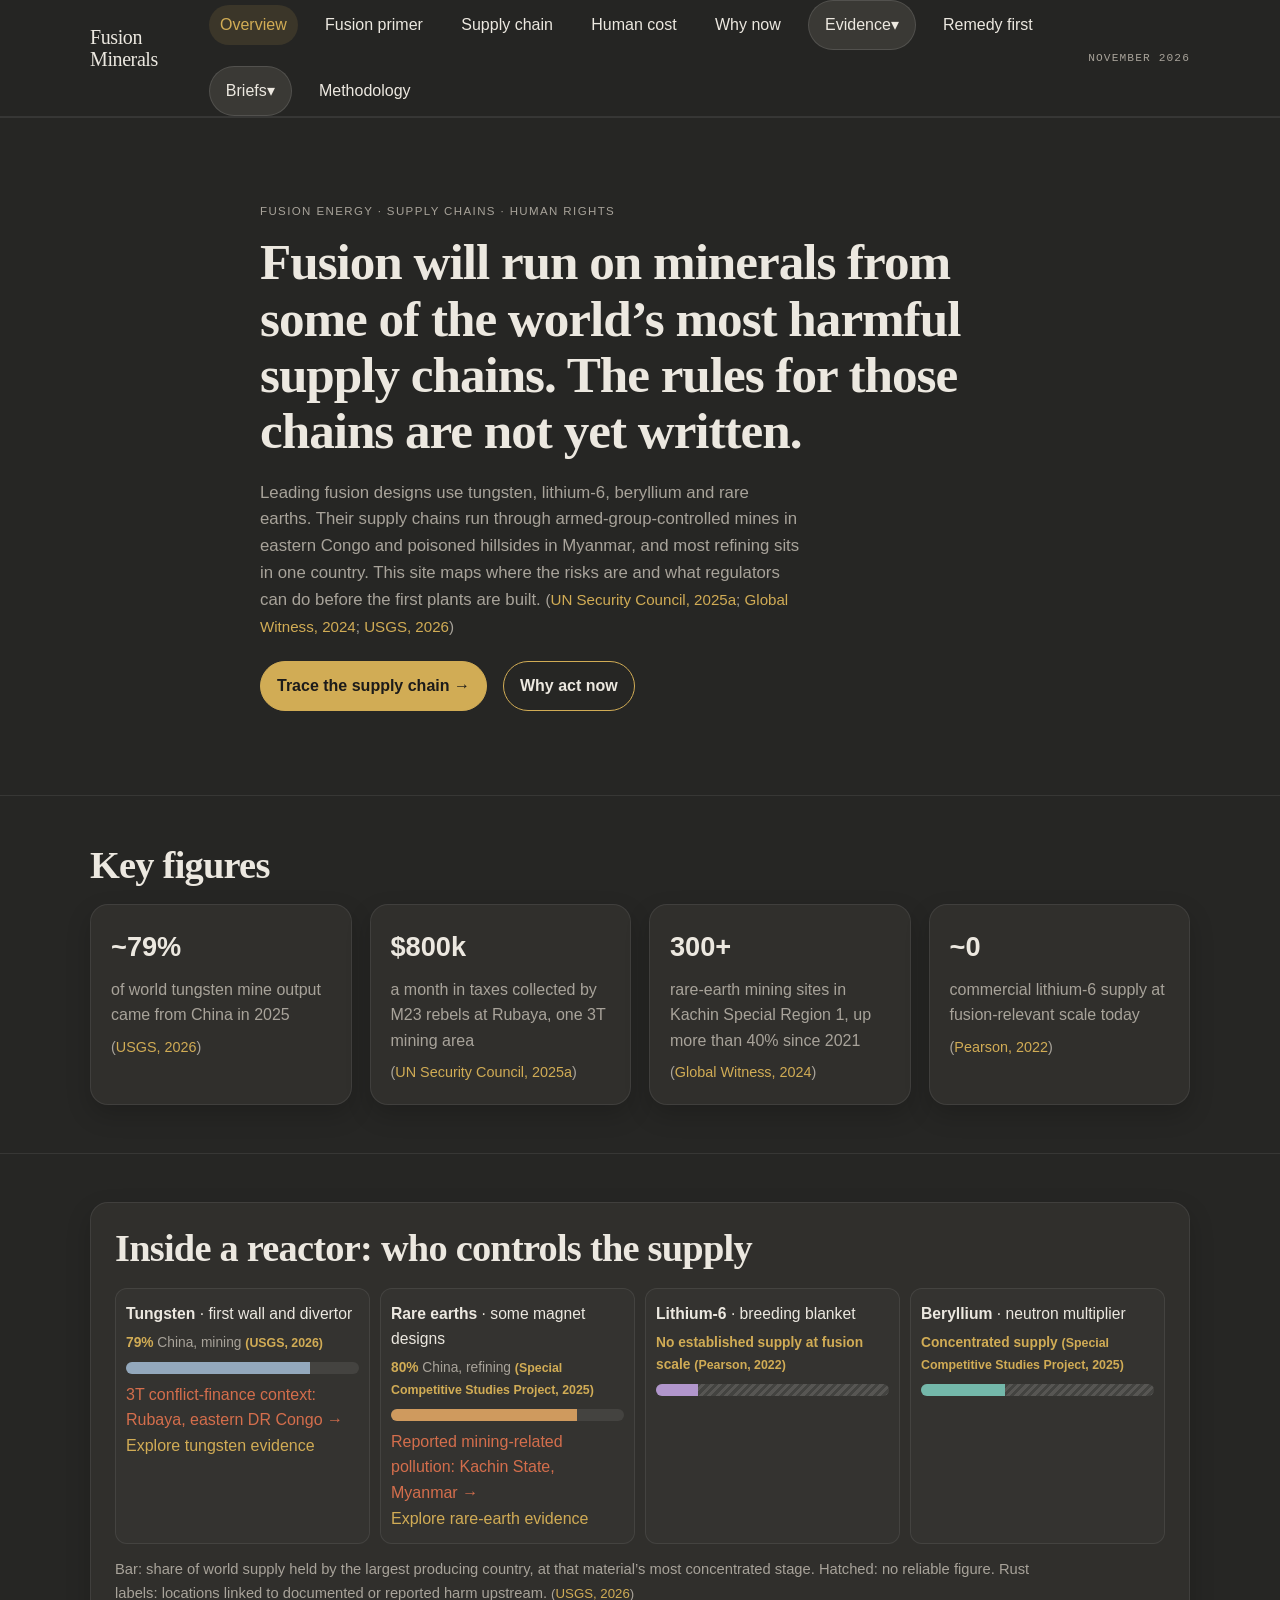
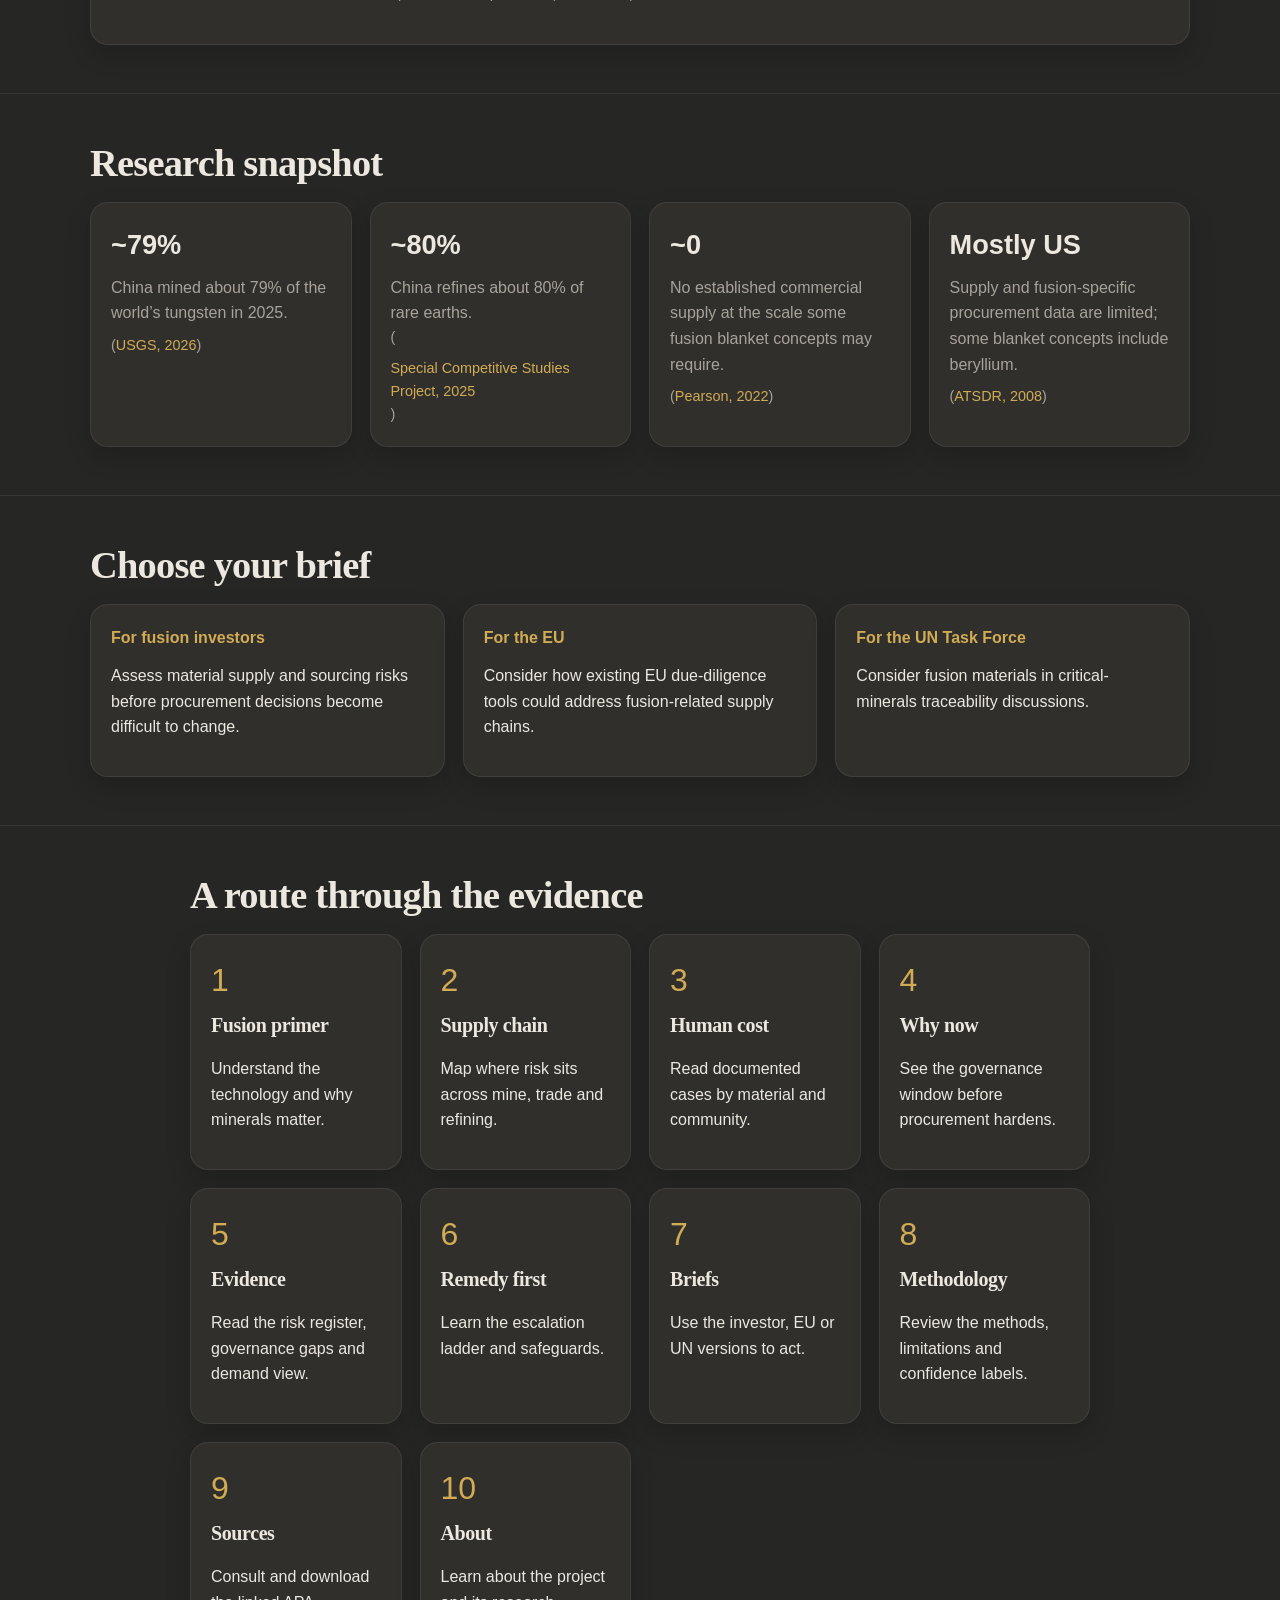
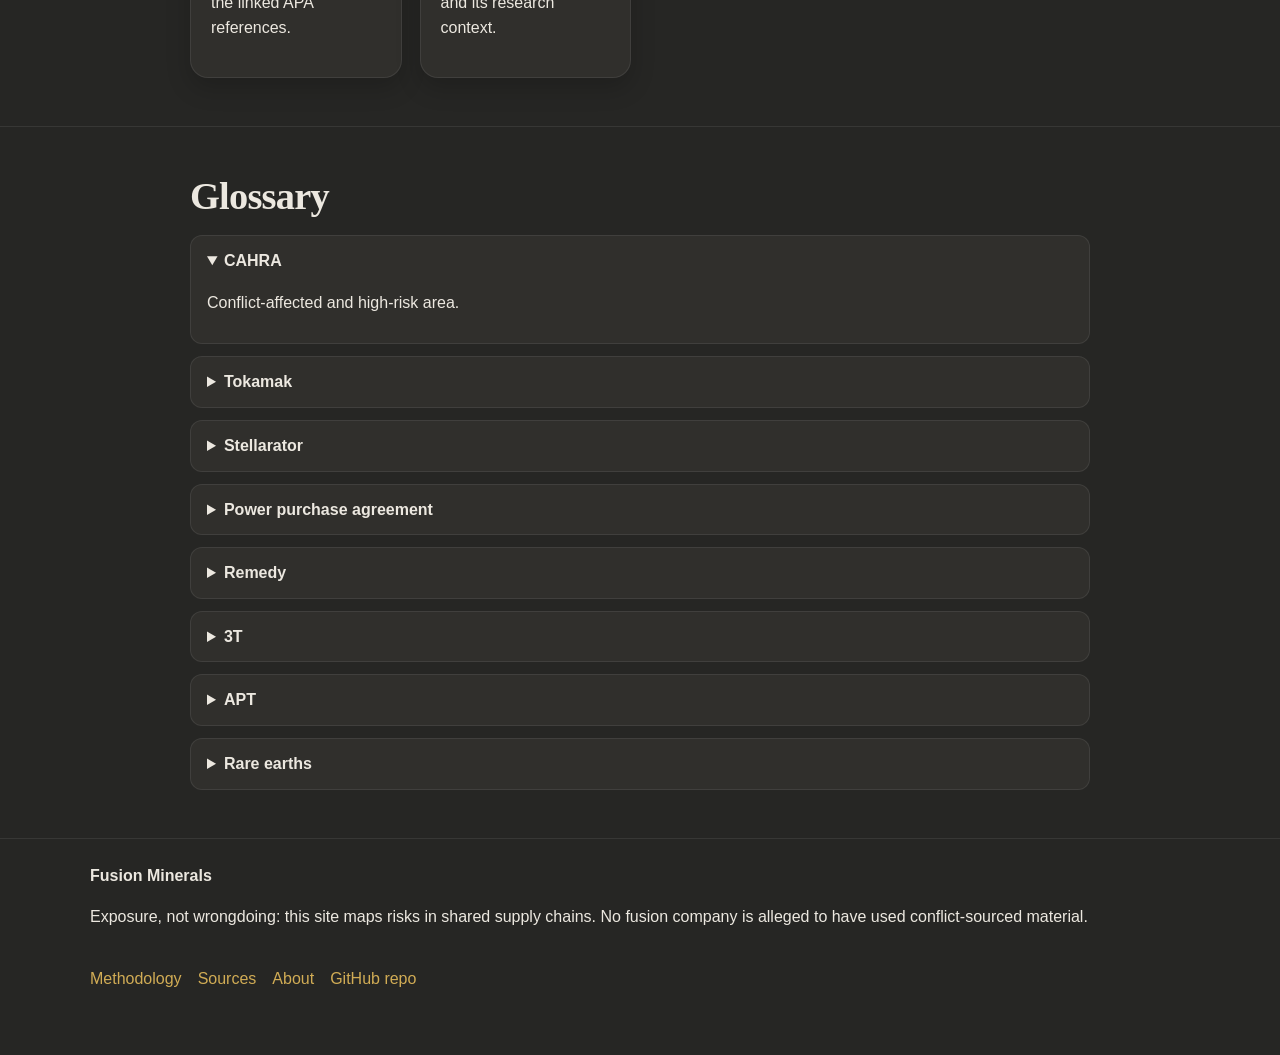
==== index.html @ b699fec0 "Primer: 2D reactor cross-section Co-authored-by: Copilot <223556219+Copilot@users.noreply.github.com" ====
<!DOCTYPE html>
<html lang="en">
  <head>
    <meta charset="UTF-8" />
    <meta name="viewport" content="width=device-width, initial-scale=1.0" />
    <title>Fusion Minerals</title>
    <meta name="description" content="Fusion Minerals — supply chain risk in fusion minerals." />
    <link rel="stylesheet" href="css/styles.css?v=10" />
  </head>
  <body>
    <header class="site-header">
      <div class="container topbar">
        <a href="#overview" class="brand">Fusion Minerals</a>
        <button class="nav-toggle" aria-expanded="false" aria-controls="main-nav">Menu</button>
        <nav id="main-nav" class="main-nav" aria-label="Main navigation">
          <a href="#overview">Overview</a>
          <a href="#primer">Fusion primer</a>
          <a href="#chain">Supply chain</a>
          <a href="#human-cost">Human cost</a>
          <a href="#why-now">Why now</a>
          <div class="nav-group">
            <button class="nav-button" aria-expanded="false">Evidence <span>▾</span></button>
            <div class="nav-panel" role="menu">
              <a href="#risks">Risk register</a>
              <a href="#governance">Governance gaps</a>
              <a href="#demand">Demand</a>
            </div>
          </div>
          <a href="#remedy">Remedy first</a>
          <div class="nav-group">
            <button class="nav-button" aria-expanded="false">Briefs <span>▾</span></button>
            <div class="nav-panel" role="menu">
              <a href="#brief-investors">Investors</a>
              <a href="#brief-eu">European Union</a>
              <a href="#brief-un">UN Task Force</a>
            </div>
          </div>
          <a href="#methodology">Methodology</a>
        </nav>
        <div class="date-stamp">November 2026</div>
      </div>
    </header>

    <main>
      <section id="overview" class="section">
        <div class="container hero-copy">
          <div>
            <p class="eyebrow">Fusion energy · supply chains · human rights</p>
            <h1>Fusion will run on minerals from some of the world’s most harmful supply chains. The rules for those chains are not yet written.</h1>
            <p class="lede">Leading fusion designs use tungsten, lithium-6, beryllium and rare earths. Their supply chains run through armed-group-controlled mines in eastern Congo and poisoned hillsides in Myanmar, and most refining sits in one country. This site maps where the risks are and what regulators can do before the first plants are built. <span data-cite="unsc-2025a,gw-2024,usgs-2026"></span></p>
            <div class="ctas">
              <a href="#chain" class="button">Trace the supply chain →</a>
              <a href="#why-now" class="button button-secondary">Why act now</a>
            </div>
          </div>
        </div>
      </section>

      <section class="section section-compact">
        <div class="container">
          <h2>Key figures</h2>
          <div class="stats-grid">
            <article class="stat-card">
              <strong>~79%</strong>
              <span>of world tungsten mine output came from China in 2025</span>
              <span data-cite="usgs-2026"></span>
            </article>
            <article class="stat-card">
              <strong>$800k</strong>
              <span>a month in taxes collected by M23 rebels at Rubaya, one 3T mining area</span>
              <span data-cite="unsc-2025a"></span>
            </article>
            <article class="stat-card">
              <strong>300+</strong>
              <span>rare-earth mining sites in Kachin Special Region 1, up more than 40% since 2021</span>
              <span data-cite="gw-2024"></span>
            </article>
            <article class="stat-card">
              <strong>~0</strong>
              <span>commercial lithium-6 supply at fusion-relevant scale today</span>
              <span data-cite="pearson-2022"></span>
            </article>
          </div>
        </div>
      </section>

      <section id="reactor-supply" class="section section-compact reactor-supply">
        <div class="container">
          <aside class="panel">
            <h2>Inside a reactor: who controls the supply</h2>
            <div class="mineral-stack">
              <div class="miner-row">
                <div class="meta"><strong>Tungsten</strong> · first wall and divertor</div>
                <div class="row-figure"><span>79%</span> China, mining <span data-cite="usgs-2026"></span></div>
                <div class="bar"><span style="width:79%; background: var(--tungsten);"></span></div>
                <a class="hotspot" href="#human-cost-rubaya">3T conflict-finance context: Rubaya, eastern DR Congo →</a>
                <a href="#chain-tungsten-mine">Explore tungsten evidence</a>
              </div>
              <div class="miner-row">
                <div class="meta"><strong>Rare earths</strong> · some magnet designs</div>
                <div class="row-figure"><span>80%</span> China, refining <span data-cite="scsp-2025"></span></div>
                <div class="bar"><span style="width:80%; background: var(--ree);"></span></div>
                <a class="hotspot" href="#human-cost-kachin">Reported mining-related pollution: Kachin State, Myanmar →</a>
                <a href="#chain-ree-mine">Explore rare-earth evidence</a>
              </div>
              <div class="miner-row hatched">
                <div class="meta"><strong>Lithium-6</strong> · breeding blanket</div>
                <div class="row-figure"><span class="dim">No established supply at fusion scale</span> <span data-cite="pearson-2022"></span></div>
                <div class="bar hatched"><span style="width:18%; background: var(--lithium);"></span></div>
              </div>
              <div class="miner-row hatched">
                <div class="meta"><strong>Beryllium</strong> · neutron multiplier</div>
                <div class="row-figure"><span class="dim">Concentrated supply</span> <span data-cite="scsp-2025"></span></div>
                <div class="bar hatched"><span style="width:36%; background: var(--beryllium);"></span></div>
              </div>
            </div>
            <p class="caption">Bar: share of world supply held by the largest producing country, at that material’s most concentrated stage. Hatched: no reliable figure. Rust labels: locations linked to documented or reported harm upstream. <span data-cite="usgs-2026"></span></p>
          </aside>
        </div>
      </section>

      <section class="section section-compact">
        <div class="container">
          <h2>Research snapshot</h2>
          <div class="stats-grid">
            <article class="stat-card">
              <strong>~79%</strong>
              <span>China mined about 79% of the world’s tungsten in 2025.</span>
              <span data-cite="usgs-2026"></span>
            </article>
            <article class="stat-card">
              <strong>~80%</strong>
              <span>China refines about 80% of rare earths.</span>
              <span data-cite="scsp-2025"></span>
            </article>
            <article class="stat-card">
              <strong>~0</strong>
              <span>No established commercial supply at the scale some fusion blanket concepts may require.</span>
              <span data-cite="pearson-2022"></span>
            </article>
            <article class="stat-card">
              <strong>Mostly US</strong>
              <span>Supply and fusion-specific procurement data are limited; some blanket concepts include beryllium.</span>
              <span data-cite="atsdr-2008"></span>
            </article>
          </div>
        </div>
      </section>

      <section class="section section-compact">
        <div class="container">
          <h2>Choose your brief</h2>
          <div class="brief-grid">
            <a class="brief-card" href="#brief-investors">
              <span class="tag">For fusion investors</span>
              <p>Assess material supply and sourcing risks before procurement decisions become difficult to change.</p>
            </a>
            <a class="brief-card" href="#brief-eu">
              <span class="tag">For the EU</span>
              <p>Consider how existing EU due-diligence tools could address fusion-related supply chains.</p>
            </a>
            <a class="brief-card" href="#brief-un">
              <span class="tag">For the UN Task Force</span>
              <p>Consider fusion materials in critical-minerals traceability discussions.</p>
            </a>
          </div>
        </div>
      </section>

      <section class="section section-compact">
        <div class="container narrow">
          <h2>A route through the evidence</h2>
          <div class="route-grid">
            <a class="route-card" href="#primer"><span>1</span><h3>Fusion primer</h3><p>Understand the technology and why minerals matter.</p></a>
            <a class="route-card" href="#chain"><span>2</span><h3>Supply chain</h3><p>Map where risk sits across mine, trade and refining.</p></a>
            <a class="route-card" href="#human-cost"><span>3</span><h3>Human cost</h3><p>Read documented cases by material and community.</p></a>
            <a class="route-card" href="#why-now"><span>4</span><h3>Why now</h3><p>See the governance window before procurement hardens.</p></a>
            <a class="route-card" href="#risks"><span>5</span><h3>Evidence</h3><p>Read the risk register, governance gaps and demand view.</p></a>
            <a class="route-card" href="#remedy"><span>6</span><h3>Remedy first</h3><p>Learn the escalation ladder and safeguards.</p></a>
            <a class="route-card" href="#brief-investors"><span>7</span><h3>Briefs</h3><p>Use the investor, EU or UN versions to act.</p></a>
            <a class="route-card" href="#methodology"><span>8</span><h3>Methodology</h3><p>Review the methods, limitations and confidence labels.</p></a>
            <a class="route-card" href="#sources"><span>9</span><h3>Sources</h3><p>Consult and download the linked APA references.</p></a>
            <a class="route-card" href="#about"><span>10</span><h3>About</h3><p>Learn about the project and its research context.</p></a>
          </div>
        </div>
      </section>

      <section class="section section-compact">
        <div class="container narrow">
          <h2>Glossary</h2>
          <div class="glossary-list">
            <details open>
              <summary>CAHRA</summary>
              <p>Conflict-affected and high-risk area.</p>
            </details>
            <details>
              <summary>Tokamak</summary>
              <p>A magnetic confinement device designed to hold a hot plasma long enough for fusion to happen.</p>
            </details>
            <details>
              <summary>Stellarator</summary>
              <p>An alternative magnetic confinement design that uses twisted field geometry rather than a toroidal tokamak arrangement.</p>
            </details>
            <details>
              <summary>Power purchase agreement</summary>
              <p>A contract in which a buyer agrees to purchase electricity from a project, often for a fixed term.</p>
            </details>
            <details>
              <summary>Remedy</summary>
              <p>Measures to address harm, including corrective action, support and just transition for affected workers and communities.</p>
            </details>
            <details>
              <summary>3T</summary>
              <p>Tin, tungsten and tantalum, the minerals often covered by conflict-minerals due diligence rules.</p>
            </details>
            <details>
              <summary>APT</summary>
              <p>Ammonium paratungstate, a commonly traded tungsten intermediate.</p>
            </details>
            <details>
              <summary>Rare earths</summary>
              <p>Minerals used in magnets and components, including heavy and light rare earths.</p>
            </details>
          </div>
        </div>
      </section>

      <section id="primer" class="section">
        <div class="container narrow">
          <h2>What is fusion</h2>
          <div class="fusion-grid">
            <div class="diagram-box">
              <div class="fusion-vs">
                <div class="fusion-box">
                  <h3>Fusion</h3>
                  <div class="atom atom-merge"></div>
                  <p>Two small nuclei merge. Helium and a neutron are produced.</p>
                </div>
                <div class="fission-box">
                  <h3>Fission</h3>
                  <div class="atom atom-split"></div>
                  <p>A large nucleus splits into smaller parts.</p>
                </div>
              </div>
            </div>
            <div>
              <p>In the deuterium-tritium reaction used in many magnetic-confinement designs, light nuclei fuse at temperatures on the order of 150 million °C, producing helium, a neutron and energy. Fission instead splits heavy nuclei. Other fusion concepts may use different fuel cycles and operating conditions.</p>
              <ul>
                <li>The fusion reaction itself does not emit carbon dioxide; the full lifecycle footprint also depends on construction, materials and energy inputs.</li>
                <li>Waste characteristics differ from fission and depend on material choices and neutron exposure.</li>
                <li>Commercial, sustained electricity production has not yet been demonstrated.</li>
              </ul>
            </div>
          </div>

          <h2>Tokamak cross-section</h2>
          <div class="cutaway-wrap">
            <div class="cutaway-visual">
              <svg class="cutaway-svg" id="tokamak-cutaway" viewBox="0 0 680 440" role="group" aria-labelledby="tokamak-title tokamak-desc">
                <title id="tokamak-title">Simplified tokamak cross-section</title>
                <desc id="tokamak-desc">Interactive cross-section showing plasma and the surrounding first wall, divertor, breeding blanket, shield, vacuum vessel, magnets and cryostat. Select or focus a layer to explore its materials and supply-chain detail.</desc>
                <line class="doughnut-center-line" x1="40" y1="48" x2="40" y2="376"></line>
                <text class="doughnut-center-label" x="18" y="426">centre of the doughnut</text>

                <g class="layer cryostat" data-layer="cryostat" tabindex="0" role="button" aria-label="Cryostat. Materials: steel and helium." aria-pressed="false" data-material="steel" data-link="#chain-ree">
                  <rect class="cryostat-shape" x="48" y="30" width="388" height="366" rx="178"></rect>
                  <line class="layer-leader" x1="436" y1="55" x2="462" y2="55"></line>
                  <text class="layer-label" x="472" y="52">Cryostat</text>
                  <text class="layer-material" x="472" y="68">Steel, helium</text>
                </g>
                <g class="layer magnet" data-layer="magnets" tabindex="0" role="button" aria-label="Magnets. Materials: REBCO or niobium-tin superconductors." aria-pressed="false" data-material="rare-earths" data-link="#chain-ree">
                  <ellipse class="magnet-shape" cx="240" cy="213" rx="176" ry="164"></ellipse>
                  <line class="layer-leader" x1="408" y1="100" x2="462" y2="100"></line>
                  <text class="layer-label" x="472" y="97">Magnets</text>
                  <text class="layer-material" x="472" y="113">REBCO or niobium-tin</text>
                </g>
                <g class="layer vessel" data-layer="vessel" tabindex="0" role="button" aria-label="Vacuum vessel. Material: steel." aria-pressed="false" data-material="steel" data-link="#chain-beryllium">
                  <ellipse class="vessel-shape" cx="240" cy="213" rx="155" ry="144"></ellipse>
                  <line class="layer-leader" x1="392" y1="145" x2="462" y2="145"></line>
                  <text class="layer-label" x="472" y="142">Vacuum vessel</text>
                  <text class="layer-material" x="472" y="158">Steel</text>
                </g>
                <g class="layer shield" data-layer="shield" tabindex="0" role="button" aria-label="Shield. Materials: tungsten carbide and steel." aria-pressed="false" data-material="tungsten" data-link="#chain-tungsten">
                  <ellipse class="shield-shape" cx="240" cy="213" rx="141" ry="130"></ellipse>
                  <line class="layer-leader" x1="378" y1="190" x2="462" y2="190"></line>
                  <text class="layer-label" x="472" y="187">Shield</text>
                  <text class="layer-material" x="472" y="203">Tungsten carbide, steel</text>
                </g>
                <g class="layer blanket" data-layer="blanket" tabindex="0" role="button" aria-label="Breeding blanket. Materials: lithium-6, beryllium or lead." aria-pressed="false" data-material="lithium" data-link="#chain-lithium">
                  <ellipse class="blanket-shape" cx="240" cy="213" rx="126" ry="115"></ellipse>
                  <line class="layer-leader" x1="365" y1="235" x2="462" y2="235"></line>
                  <text class="layer-label" x="472" y="232">Breeding blanket</text>
                  <text class="layer-material" x="472" y="248">Lithium-6, beryllium or lead</text>
                </g>
                <g class="layer first-wall" data-layer="first-wall" tabindex="0" role="button" aria-label="First wall. Materials may include tungsten or beryllium." aria-pressed="false" data-material="tungsten" data-link="#chain-tungsten">
                  <ellipse class="first-wall-shape" cx="240" cy="213" rx="104" ry="94"></ellipse>
                  <line class="layer-leader" x1="344" y1="280" x2="462" y2="280"></line>
                  <text class="layer-label" x="472" y="277">First wall</text>
                  <text class="layer-material" x="472" y="293">Tungsten or beryllium</text>
                </g>
                <g class="layer divertor" data-layer="divertor" tabindex="0" role="button" aria-label="Divertor. Material: tungsten." aria-pressed="false" data-material="tungsten" data-link="#chain-tungsten">
                  <path class="divertor-shape" d="M205 281 L275 281 L258 316 L222 316 Z"></path>
                  <line class="layer-leader" x1="258" y1="316" x2="462" y2="325"></line>
                  <text class="layer-label" x="472" y="322">Divertor</text>
                  <text class="layer-material" x="472" y="338">Tungsten</text>
                </g>
                <g class="layer plasma" data-layer="plasma" tabindex="0" role="button" aria-label="Plasma. Fuel: deuterium and tritium." aria-pressed="false" data-material="deuterium-tritium" data-link="#chain-lithium">
                  <ellipse class="plasma-shape" cx="240" cy="213" rx="78" ry="69"></ellipse>
                  <text class="plasma-label" x="240" y="218" text-anchor="middle">Plasma</text>
                  <line class="layer-leader" x1="314" y1="257" x2="462" y2="370"></line>
                  <text class="layer-label" x="472" y="367">Plasma</text>
                  <text class="layer-material" x="472" y="383">Deuterium and tritium</text>
                </g>
              </svg>
              <ul class="cutaway-layer-list" aria-label="Tokamak layers">
                <li><button class="cutaway-list-layer" data-layer="plasma" type="button" data-material="deuterium-tritium" data-link="#chain-lithium">Plasma <span>Deuterium and tritium</span></button></li>
                <li><button class="cutaway-list-layer" data-layer="first-wall" type="button" data-material="tungsten" data-link="#chain-tungsten">First wall <span>Tungsten or beryllium</span></button></li>
                <li><button class="cutaway-list-layer" data-layer="divertor" type="button" data-material="tungsten" data-link="#chain-tungsten">Divertor <span>Tungsten</span></button></li>
                <li><button class="cutaway-list-layer" data-layer="blanket" type="button" data-material="lithium" data-link="#chain-lithium">Breeding blanket <span>Lithium-6, beryllium or lead</span></button></li>
                <li><button class="cutaway-list-layer" data-layer="shield" type="button" data-material="tungsten" data-link="#chain-tungsten">Shield <span>Tungsten carbide, steel</span></button></li>
                <li><button class="cutaway-list-layer" data-layer="vessel" type="button" data-material="steel" data-link="#chain-beryllium">Vacuum vessel <span>Steel</span></button></li>
                <li><button class="cutaway-list-layer" data-layer="magnets" type="button" data-material="rare-earths" data-link="#chain-ree">Magnets <span>REBCO or niobium-tin</span></button></li>
                <li><button class="cutaway-list-layer" data-layer="cryostat" type="button" data-material="steel" data-link="#chain-ree">Cryostat <span>Steel, helium</span></button></li>
              </ul>
              <p class="cutaway-caption">Simplified tokamak. Not to scale. Other designs use materials differently.</p>
            </div>
            <div class="cutaway-card" id="cutaway-detail">
              <h3>Layer detail</h3>
              <p>Select a layer to inspect the material risk.</p>
            </div>
          </div>
          <div class="table-scroll" role="region" aria-label="Fusion reactor layers and material risks" tabindex="0">
          <table class="accessible-table">
            <thead>
              <tr><th>Layer</th><th>Role</th><th>Materials</th><th>Key supply risk</th></tr>
            </thead>
            <tbody>
              <tr><td>Plasma</td><td>Fuel burns here</td><td>Deuterium, tritium</td><td>Fuel supply and isotopic separation</td></tr>
              <tr><td>First wall</td><td>Faces the plasma</td><td>Design-dependent; may include tungsten or beryllium</td><td>Material choice, concentration and traceability vary by design</td></tr>
              <tr><td>Divertor</td><td>Removes heat and exhaust</td><td>Tungsten</td><td>Concentrated refining and governance gaps</td></tr>
              <tr><td>Breeding blanket</td><td>Makes new tritium, captures heat</td><td>Lithium (lithium-6), beryllium or lead</td><td>Lithium-6 supply is effectively zero</td></tr>
              <tr><td>Shield</td><td>Protects the magnets</td><td>Tungsten carbide, steel</td><td>Material concentration and processing bottlenecks</td></tr>
              <tr><td>Vacuum vessel</td><td>Sealed chamber</td><td>Steel</td><td>Industrial supply chain, not the main risk theme</td></tr>
              <tr><td>Magnets</td><td>Confine the plasma</td><td>Superconductors vary by design, including REBCO or niobium-tin</td><td>Material demand and upstream exposure depend on magnet architecture</td></tr>
              <tr><td>Cryostat</td><td>Keeps magnets cold</td><td>Steel, helium</td><td>Industrial supply chain and gas logistics</td></tr>
            </tbody>
          </table>
          </div>

          <h2>Who is building it</h2>
          <div class="company-grid">
            <div class="company-card"><h3>Tokamak</h3><p>Commonwealth Fusion Systems; Tokamak Energy; ITER.</p><span>Backers include Google and Nvidia.</span></div>
            <div class="company-card"><h3>Stellarator</h3><p>Proxima Fusion; Thea Energy.</p><span>Backed by Google.</span></div>
            <div class="company-card"><h3>Field-reversed / pulsed</h3><p>Helion; TAE Technologies.</p><span>Microsoft will buy at least 50 MW from Helion by 2028.</span></div>
            <div class="company-card"><h3>Magnetised target</h3><p>General Fusion.</p><span>Listed on Nasdaq in 2026.</span></div>
            <div class="company-card"><h3>Inertial / laser</h3><p>Inertia; Focused Energy; Marvel Fusion; Pacific Fusion.</p><span>Backed by Google.</span></div>
          </div>

          <h2>Why it matters now</h2>
          <p>$4.48 billion was raised in the 12 months to July 2026, the highest on record, and $14.24 billion since 2021 across 56 companies. IEA projects global data centre electricity demand of about 945 TWh by 2030. Big Tech power deals tie AI demand to fusion.</p>

          <p class="bridge">Material requirements vary by reactor design, and each design draws on industrial supply chains. <a href="#chain">Trace the materials →</a></p>
          <div class="pager"><a href="#overview">← Overview</a><a href="#chain">Supply chain →</a></div>
        </div>
      </section>

      <section id="chain" class="section">
        <div class="container">
          <h2>Supply chain</h2>
          <div class="material-switcher" id="material-switcher">
            <button class="material-button active" data-material="tungsten">Tungsten</button>
            <button class="material-button" data-material="lithium">Lithium</button>
            <button class="material-button" data-material="beryllium">Beryllium</button>
            <button class="material-button" data-material="ree">Rare earths</button>
          </div>
          <div class="audience-lens-wrap">
            <p>Audience lens</p>
            <div class="audience-lens" id="audience-lens">
              <button class="lens active" data-lens="all">All</button>
              <button class="lens" data-lens="investors">Investors</button>
              <button class="lens" data-lens="eu">EU</button>
              <button class="lens" data-lens="un">UN</button>
            </div>
          </div>
          <div class="chain-layout">
            <div class="chain-panel">
              <h3>Supply chain map</h3>
              <div class="chain-flow" id="chain-flow"></div>
              <div class="legend">
                <span><i class="dot mine"></i> Mine</span>
                <span><i class="dot trade"></i> Trade</span>
                <span><i class="dot refine"></i> Refining</span>
                <span><i class="dot component"></i> Components</span>
                <span><i class="dot plant"></i> Plant</span>
              </div>
            </div>
            <aside class="detail-panel" id="stage-detail"></aside>
          </div>
          <div class="limits-strip">
            <span>Limitations</span>
            <p>Exposure, not wrongdoing. <a href="#methodology">Read the limitations →</a></p>
          </div>
          <div class="pager"><a href="#primer">← Fusion primer</a><a href="#human-cost">Human cost →</a></div>
        </div>
      </section>

      <section id="human-cost" class="section human-cost">
        <div class="container">
          <p class="eyebrow">Human cost</p>
          <h2>Who pays for fusion’s minerals</h2>
          <p class="lede">The mines and refineries that will supply fusion already carry a human cost. These are the documented cases, by material. They show who is exposed, not who is to blame.</p>

          <div class="human-dimensions" aria-label="Five dimensions of human cost">
            <article><span>Lives</span><strong>200+</strong><p>killed in a Rubaya mine collapse, early 2026</p><span data-cite="reuters-2026"></span></article>
            <article><span>Children</span><strong>15</strong><p>age of a Kachin miner who died after leaving work</p><span data-cite="gw-2024"></span></article>
            <article><span>Health</span><strong>134,000</strong><p>US workers estimated to be exposed to beryllium</p><span data-cite="atsdr-2008"></span></article>
            <article><span>Conflict</span><strong>$800k</strong><p>a month to M23 rebels from Rubaya mining taxes</p><span data-cite="unsc-2025a"></span></article>
            <article><span>Water</span><strong>10 m+</strong><p>fall in groundwater in 15 years, Salar de Atacama</p><span data-cite="oc-2025"></span></article>
          </div>

          <h3>Case files</h3>
          <div class="case-grid">
            <article class="case-card" id="human-cost-rubaya">
              <span class="material-chip tungsten">Tungsten · 3T</span><span class="confidence">Documented</span>
              <h3>Rubaya, North Kivu</h3><p class="case-place">DR Congo · controlled by M23 since 2024</p>
              <p>Miners dig by hand for a few dollars a day. Two collapses in early 2026 were each reported to kill about 200 people; victims of the first included children and market women. M23 disputes the second toll. UN experts report that M23 runs a parallel administration over Rubaya, earns at least $800,000 a month from taxing coltan, and smuggles 3T minerals into Rwanda. Rubaya supplies more than 15% of the world’s tantalum.</p>
              <p><strong>Who is affected:</strong> Artisanal miners and their families; communities under armed-group administration.</p>
              <p class="case-note">Most evidence concerns coltan; tungsten volumes from Rubaya are not quantified.</p>
              <p><span data-cite="reuters-2026,ap-2026,unsc-2025a"></span></p>
              <a href="#chain-tungsten-mine">Trace this stage →</a>
            </article>
            <article class="case-card" id="human-cost-kachin">
              <span class="material-chip ree">Rare earths</span><span class="confidence">Reported</span>
              <h3>Kachin Special Region 1</h3><p class="case-place">Myanmar · territory of junta-aligned militias</p>
              <p>Mining sites rose by more than 40% from 2021 to 2023, to over 300. Leaching chemicals are pumped into hillsides; Myanmar’s imports of ammonium sulphate from China reached 1.5 million tonnes in 2023, up from 93,000 tonnes in 2015. Streams test highly acidic with elevated arsenic. Workers report coughing, numbness, skin conditions and kidney problems, and two miners died after leaving work, one aged 15. Residents say militias use coercion and payoffs to take land for mining.</p>
              <blockquote>“There are no longer fish in the waters.” <cite>— resident of Chipwe</cite></blockquote>
              <p><strong>Who is affected:</strong> Miners, farming and fishing communities, and residents displaced from riverbanks.</p>
              <p><span data-cite="gw-2024,gw-2022"></span></p>
              <a href="#chain-ree-mine">Trace this stage →</a>
            </article>
            <article class="case-card" id="human-cost-andes">
              <span class="material-chip lithium">Lithium</span><span class="confidence">Reported</span>
              <h3>High Andean salt flats</h3><p class="case-place">Argentina, Bolivia and Chile</p>
              <p>Brine extraction in open evaporation ponds causes an irreversible loss of water from aquifers. In Chile’s Salar de Atacama, groundwater has fallen by more than 10 metres in 15 years and the salt flat is sinking 1 to 2 cm a year. At least 200 Indigenous communities live around the salt flats; most lithium operations went ahead without free, prior and informed consent.</p>
              <p><strong>Who is affected:</strong> Indigenous communities whose water, grazing and livelihoods depend on the salt flats.</p>
              <p class="case-note">Fusion needs lithium enriched in lithium-6; the extraction stage is shared with battery lithium.</p>
              <p><span data-cite="oc-2025"></span></p>
              <a href="#chain-lithium-mine">Trace this stage →</a>
            </article>
            <article class="case-card" id="human-cost-beryllium">
              <span class="material-chip beryllium">Beryllium</span><span class="confidence">Documented</span>
              <h3>Beryllium workers</h3><p class="case-place">Beryllium processing and machining plants</p>
              <p>Inhaling small beryllium particles can sensitise workers, and 6–8% of sensitised people develop chronic beryllium disease each year, a lung disease. At least 134,000 current US workers are estimated to be exposed, and sensitisation is found in 1–16% of exposed workers tested. Families of workers and people living near plants have also become ill.</p>
              <p><strong>Who is affected:</strong> Machinists, process and lab workers, and their families.</p>
              <p class="case-note">These figures are from the United States; the global beryllium chain is not yet mapped.</p>
              <p><span data-cite="atsdr-2008"></span></p>
              <a href="#chain-beryllium-components">Trace this stage →</a>
            </article>
          </div>

          <aside class="data-gap">
            <h3>What we don’t know yet</h3>
            <ul>
              <li>No public data links harm to tungsten mining specifically; most Great Lakes evidence concerns coltan.</li>
              <li>Mining communities in China, where most tungsten and rare earths are mined and refined, are not yet researched.</li>
              <li>Beryllium mining and processing sites outside the US are not mapped.</li>
              <li>No fusion-specific procurement data exists to trace any case to a fusion buyer.</li>
            </ul>
          </aside>
          <div class="ctas"><a class="button" href="#remedy">Why remedy, not exit →</a><a class="button button-secondary" href="#brief-eu">What regulators can do →</a></div>
          <div class="pager"><a href="#chain">← Supply chain</a><a href="#why-now">Why now →</a></div>
        </div>
      </section>

      <section id="why-now" class="section">
        <div class="container">
          <h2>Why now</h2>
          <div class="why-grid">
            <article class="reason-card"><h3>1. First plants are about to be procured</h3><p>SPARC targets first plasma in 2027 and the first commercial plants are due in the early 2030s. Sourcing set then will last decades. <span data-cite="wnn-2026"></span><!-- VERIFY --></p></article>
            <article class="reason-card"><h3>2. Supply is already squeezed</h3><p>China mines 79% of tungsten and refines about 80% of rare earths. Export licensing in 2025 doubled tungsten prices. <span data-cite="usgs-2026"></span><!-- VERIFY --></p></article>
            <article class="reason-card"><h3>3. The rules are being written now</h3><p>The EU is reviewing its conflict minerals law and amending the Critical Raw Materials Act; the US and UK are setting fusion regulations. None covers where fusion’s minerals come from. <span data-cite="ep-2026,nrc-2026,desnz-2026"></span></p></article>
          </div>
          <h3>Key dates</h3>
          <div class="timeline-mount" data-audience="all"></div>
          <div class="pager"><a href="#human-cost">← Human cost</a><a href="#risks">Risk register →</a></div>
        </div>
      </section>

      <section id="risks" class="section">
        <div class="container">
          <h2>Evidence: risk register</h2>
          <div class="controls-row">
            <select id="risk-material-filter"><option value="all">Material: all</option></select>
            <select id="risk-stage-filter"><option value="all">Stage: all</option></select>
            <select id="risk-type-filter"><option value="all">Risk type: all</option></select>
            <select id="risk-confidence-filter"><option value="all">Confidence: all</option></select>
            <button id="download-csv" class="button button-secondary">Download CSV</button>
          </div>
          <p id="risk-count" class="count-line"></p>
          <div class="table-scroll" role="region" aria-label="Fusion materials risk register" tabindex="0">
            <table>
              <thead>
                <tr>
                  <th>ID</th>
                  <th>Material</th>
                  <th>Stage</th>
                  <th>Risk</th>
                  <th>Location</th>
                  <th>Confidence</th>
                  <th>Sources</th>
                </tr>
              </thead>
              <tbody id="risk-body"></tbody>
            </table>
          </div>
          <div class="pager"><a href="#why-now">← Why now</a><a href="#governance">Governance gaps →</a></div>
        </div>
      </section>

      <section id="governance" class="section">
        <div class="container">
          <h2>Evidence: governance gaps</h2>
          <button id="governance-list-toggle" class="button button-secondary" type="button" aria-controls="governance-card-list" aria-expanded="false">Show as list</button>
          <div class="table-scroll matrix-wrap" role="region" aria-label="Governance coverage matrix by material" tabindex="0">
            <table class="matrix-table" id="governance-table">
              <thead>
                <tr>
                  <th>Material</th>
                  <th>EU Conflict Minerals Regulation (2017/821)</th>
                  <th>US Dodd-Frank §1502</th>
                  <th>EU Batteries Regulation due diligence</th>
                  <th>EU CSDDD</th>
                  <th>OECD Due Diligence Guidance</th>
                  <th>UN Panel principles (2024)</th>
                  <th>CRMA business risk preparedness</th>
                  <th>EU Forced Labour Regulation</th>
                  <th>Net-Zero Industry Act</th>
                </tr>
              </thead>
              <tbody>
                <tr><td>Tungsten</td><td><span class="state covered">Covered</span> Raw ore and metal imports are covered; finished components are not.</td><td><span class="state covered">Covered</span> 3TG, DRC and adjoining countries.</td><td><span class="state not">Not covered</span></td><td><span class="state partly">Partly</span> Voluntary or company threshold rules apply.</td><td><span class="state partly">Partly</span> Voluntary guidance.</td><td><span class="state partly">Partly</span> Voluntary, examples include rare earths.</td><td>Partly: large firms in listed strategic technologies only; fusion is not listed.</td><td>Partly: bans products made with forced labour from December 2027; no due-diligence duty.</td><td>Not covered: fusion is not named.</td></tr>
                <tr><td>Lithium</td><td><span class="state not">Not covered</span></td><td><span class="state not">Not covered</span></td><td><span class="state partly">Partly</span> Only when used in batteries.</td><td><span class="state partly">Partly</span> Only large firms above thresholds.</td><td><span class="state partly">Partly</span> Voluntary guidance.</td><td><span class="state partly">Partly</span> Examples include lithium, but not fusion-specific treatment.</td><td>Partly: large firms in listed strategic technologies only; fusion is not listed.</td><td>Partly: bans products made with forced labour from December 2027; no due-diligence duty.</td><td>Not covered: fusion is not named.</td></tr>
                <tr><td>Lithium-6</td><td><span class="state not">Not covered</span></td><td><span class="state not">Not covered</span></td><td><span class="state not">Not covered</span></td><td><span class="state partly">Partly</span> Only large firms and general due diligence.</td><td><span class="state partly">Partly</span> Voluntary guidance.</td><td><span class="state partly">Partly</span> Not named explicitly.</td><td>Partly: large firms in listed strategic technologies only; fusion is not listed.</td><td>Partly: bans products made with forced labour from December 2027; no due-diligence duty.</td><td>Not covered: fusion is not named.</td></tr>
                <tr><td>Beryllium</td><td><span class="state not">Not covered</span></td><td><span class="state not">Not covered</span></td><td><span class="state not">Not covered</span></td><td><span class="state partly">Partly</span> General company due diligence only.</td><td><span class="state partly">Partly</span> Voluntary guidance.</td><td><span class="state partly">Partly</span> Not named explicitly.</td><td>Partly: large firms in listed strategic technologies only; fusion is not listed.</td><td>Partly: bans products made with forced labour from December 2027; no due-diligence duty.</td><td>Not covered: fusion is not named.</td></tr>
                <tr><td>Rare earths</td><td><span class="state not">Not covered</span></td><td><span class="state not">Not covered</span></td><td><span class="state not">Not covered</span></td><td><span class="state partly">Partly</span> General company due diligence only.</td><td><span class="state partly">Partly</span> Voluntary guidance.</td><td><span class="state partly">Partly</span> Not named explicitly.</td><td>Partly: large firms in listed strategic technologies only; fusion is not listed.</td><td>Partly: bans products made with forced labour from December 2027; no due-diligence duty.</td><td>Not covered: fusion is not named.</td></tr>
              </tbody>
            </table>
          </div>
          <div id="governance-card-list" class="governance-card-list" hidden aria-label="Governance coverage by material"></div>
          <div class="gap-summary">
            <h3>What the gaps mean</h3>
            <p>No binding rule requires due diligence on lithium-6, beryllium or rare earths used in fusion. Tungsten is covered only as raw ore and metal, not inside finished parts. Fusion companies are too small for the CSDDD, and fusion is not among the strategic technologies whose large manufacturers must assess raw-material supply risks under the Critical Raw Materials Act. <span data-cite="cmr-2017,csddd-2024,crma-2024,ep-2026"></span><!-- VERIFY --></p>
            <p><a href="#brief-eu">See the EU brief</a> or <a href="#brief-un">UN brief</a>.</p>
          </div>
          <div class="pager"><a href="#risks">← Risk register</a><a href="#demand">Demand →</a></div>
        </div>
      </section>

      <section id="demand" class="section">
        <div class="container narrow">
          <h2>Evidence: demand</h2>
          <p>Published estimates cited in this project put lithium-6 requirements for some pilot-plant blanket concepts in the tens-of-tonnes range. Commercial availability at that scale is not established. Historical production at Oak Ridge’s Y-12 plant is not a measure of present-day commercial supply.</p>
          <h3>Known and pending</h3>
          <div class="demand-grid">
            <article class="demand-card known">
              <h4>Lithium-6</h4>
              <p>Needed per pilot plant: order of tens of tonnes.</p>
              <p>Commercial supply at fusion-relevant scale: not established.</p>
            </article>
            <article class="demand-card pending">
              <h4>Tungsten</h4>
              <p>It is a major structural material for the first wall and divertor, but plant-level tonnage estimates remain highly design-specific.</p>
              <p>Public reporting is stronger on concentration risk than on the exact per-reactor material bill.</p>
            </article>
            <article class="demand-card pending">
              <h4>Beryllium</h4>
              <p>Design choices vary across blanket and multiplier concepts, so the tonnage picture is still preliminary and architecture-dependent.</p>
              <p>The key issue is not just supply volume; it is the narrowness of public, fusion-specific procurement visibility.</p>
            </article>
            <article class="demand-card pending">
              <h4>Rare earths</h4>
              <p>High-field magnets can rely on rare-earth-containing superconducting technologies, but plant demand remains uncertain across reactor designs.</p>
              <p>That uncertainty matters because refining concentration is already one of the most visible bottlenecks in the market.</p>
            </article>
          </div>
          <div class="tiny-chart">
            <h3>Lithium-6 comparison</h3>
            <div class="li-chart">
              <div><span>Needed per pilot plant</span><strong>tens of tonnes</strong></div>
              <div><span>Available today</span><strong>effectively zero</strong></div>
            </div>
          </div>
          <p>Method note: This site does not provide a complete material-demand forecast. Reactor and blanket designs differ, and public, comparable material inventories are limited. Any future estimate should state its design assumptions, system boundary and uncertainty range.</p>
          <div class="pager"><a href="#governance">← Governance gaps</a><a href="#remedy">Remedy first →</a></div>
        </div>
      </section>

      <section id="remedy" class="section">
        <div class="container narrow">
          <h2>Remedy-first framework</h2>
          <p>When a risk is found, buyers should fix it, not flee it. Exit is the last step, and immediate only for the gravest abuses. <span data-cite="oecd-2016"></span></p>
          <div class="ladder" id="ladder">
            <button class="ladder-step active" data-step="0">1. Identify</button>
            <button class="ladder-step" data-step="1">2. Engage</button>
            <button class="ladder-step" data-step="2">3. Improve on a deadline</button>
            <button class="ladder-step" data-step="3">4. Suspend temporarily</button>
            <button class="ladder-step" data-step="4">5. Exit responsibly</button>
          </div>
          <div class="ladder-detail" id="ladder-detail">
            <h3>Identify</h3>
            <p>Mapping or audit finds a risk. The first response is to understand the exposure and agree what evidence is missing.</p>
          </div>
          <div class="guardrails">
            <h3>Three guardrails</h3>
            <ul>
              <li>No blanket regional exclusion.</li>
              <li>Report outcomes, not just avoidance.</li>
              <li>Fund remedy.</li>
            </ul>
          </div>
          <div class="ditch-run">
            <h3>Why it matters: the ditch-and-run problem</h3>
            <p>After the US conflict minerals rule took effect, many buyers avoided eastern Congo instead of cleaning up supply. Research found looting, battles and violence against civilians rose in affected areas, especially around gold mines. Fusion buyers need small volumes and can switch origins easily, so avoidance is the cheapest way to comply unless rules require remedy. <span data-cite="stoop-2018"></span></p>
          </div>
          <h3>What happens if…</h3>
          <div class="scenario-grid">
            <article class="scenario-card"><h4>Audit finds child labour</h4><p>Escalate through the ladder: engage, establish a corrective action plan and support monitoring.</p></article>
            <article class="scenario-card"><h4>Smelter cannot document origin</h4><p>Pause new orders while engagement continues and insist on traceability evidence.</p></article>
            <article class="scenario-card"><h4>Supplier is financing armed groups</h4><p>Immediate exit with notice and a transition period, while assessing the impact on workers.</p></article>
          </div>
          <p>This framework is built into all three briefs.</p>
          <div class="pager"><a href="#demand">← Demand</a><a href="#brief-investors">Investor brief →</a></div>
        </div>
      </section>

      <section id="brief-investors" class="section">
        <div class="container narrow">
          <div class="brief-header">
            <h2>Materials risk is project risk. Manage it before it delays your plant.</h2>
            <div class="brief-actions"><button class="copy-link">Copy link</button><button class="print-btn">Print or save as PDF</button></div>
          </div>
          <div class="brief-summary">
            <p><strong>Ask:</strong> Require a remedy-first sourcing policy in every fusion-offtake and project-finance contract. <span data-cite="oecd-2016"></span></p>
            <ol>
              <li>Map tungsten, lithium-6, beryllium and rare earths to smelter level before major procurement.</li>
              <li>Put remedy-first escalation in the term sheet.</li>
              <li>Report outcomes and supplier milestones every year.</li>
            </ol>
            <p><strong>Why now:</strong> First-plant supply contracts will be signed in the next two to three years. Terms set now are cheap; retrofits are not. <span data-cite="wnn-2026"></span><!-- VERIFY --></p>
          </div>
          <h3>Why now</h3>
          <div class="timeline-mount" data-audience="investors"></div>
          <h3>Why it matters to you</h3>
          <p>Supply, regulatory, offtake, reputational and financing risk are all part of project risk. Big Tech involvement creates leverage through contracts and equity, not direct control of the mineral chain. <span data-cite="scsp-2025"></span></p>
          <table>
            <thead><tr><th>Risk</th><th>What it means</th></tr></thead>
            <tbody>
              <tr><td>Supply</td><td>China controls about 80% of tungsten refining and restricted exports in 2025; lithium-6 has no commercial supply. <span data-cite="usgs-2026,pearson-2022"></span><!-- VERIFY --></td></tr>
              <tr><td>Regulatory</td><td>EU and UN critical-minerals rules are being amended in 2026–27, and fusion inputs could be added. <span data-cite="ep-2026,unctad-2026"></span></td></tr>
              <tr><td>Offtake</td><td>Buyers can attach sourcing conditions to power contracts.</td></tr>
              <tr><td>Reputational</td><td>A conflict-minerals link undercuts the clean-energy case buyers pay for.</td></tr>
              <tr><td>Financing</td><td>Lenders will ask sourcing questions at project-finance stage.</td></tr>
            </tbody>
          </table>
          <aside class="rules-heading">
            <h3>Where the rules are heading</h3>
            <p>The EU framework proposal offers a route from voluntary expectations to procurement conditions, product rules and review. <a href="#eu-framework">See the EU framework proposal →</a></p>
          </aside>
          <h3>Actions in detail</h3>
          <div class="copy-block">
            <h4>Responsible fusion offtake clause</h4>
            <p>“The buyer will implement an OECD-aligned sourcing policy within 12 months, requiring mapping of tungsten, lithium-6, beryllium and rare earths to smelter level before major procurement, audited smelters or a plan to audit, a grievance mechanism and a remedy-first escalation ladder rather than automatic termination.”</p>
            <button class="copy-button">Copy</button>
          </div>
          <div class="copy-block">
            <h4>KPI pack</h4>
            <p>“Track the share of volume mapped to smelter level, the share of smelters audited, issues found and resolved, and grievances received and closed.”</p>
            <button class="copy-button">Copy</button>
          </div>
          <p><a href="#remedy">Read the remedy-first framework</a>.</p>
          <h3>Evidence</h3>
          <ul>
            <li><a href="#chain-tungsten">Tungsten supply chain</a></li>
            <li><a href="#chain-lithium">Lithium supply chain</a></li>
            <li><a href="#governance">Governance gaps</a></li>
          </ul>
          <p><strong>Limits:</strong> Risk indicators do not identify a fusion buyer. The next decision point is the next major offtake or term-sheet negotiation.</p>
          <div class="pager"><a href="#brief-investors">← Investor brief</a><a href="#brief-eu">EU brief →</a></div>
        </div>
      </section>

      <section id="brief-eu" class="section">
        <div class="container narrow">
          <div class="brief-header">
            <h2>Make fusion the first EU energy technology with responsible sourcing built in.</h2>
            <div class="brief-actions"><button class="copy-link">Copy link</button><button class="print-btn">Print or save as PDF</button></div>
          </div>
          <div class="brief-summary">
            <p><strong>Ask:</strong> Add fusion materials to the due-diligence and funding conditions now, before major EU-backed projects lock in procurement.</p>
            <ol>
              <li>Set OECD-aligned conditions on EU fusion funding and Fusion for Energy procurement now.</li>
              <li>Add fusion equipment to the CRMA business risk-preparedness list in the current amendments.</li>
              <li>Extend the Conflict Minerals Regulation to tungsten components and assess beryllium and rare earths in its review.</li>
              <li>Signal a fusion-specific standard in the EU Fusion Strategy and national licensing.</li>
            </ol>
            <p><strong>Why now:</strong> Euratom 2026–27 committed €222 million to fusion, and the sector is still early enough to align standards before supplier relationships harden. <span data-cite="ec-2026"></span></p>
          </div>
          <h3>Why now</h3>
          <div class="timeline-mount" data-audience="eu"></div>
          <h3>Why it matters to you</h3>
          <p>The EU funds fusion to cut energy dependence. If fusion’s minerals come from one dominant supplier or from conflict zones, it rebuilds the dependence it was meant to end. No EU rule closes that gap today. <span data-cite="ec-2026,cmr-2017,crma-2024"></span></p>
          <h3 id="eu-framework">A framework in nine parts</h3>
          <div class="table-scroll" role="region" aria-label="Proposed EU framework blueprint" tabindex="0">
            <table class="framework-table">
              <thead><tr><th>#</th><th>Element</th><th>Proposal</th><th>Legal hook</th><th>Who acts</th><th>When</th></tr></thead>
              <tbody>
                <tr><td data-label="#">1</td><td data-label="Element">Materials in scope</td><td data-label="Proposal">Tungsten (including inside components), enriched lithium-6, beryllium and rare earths used in fusion magnets.</td><td data-label="Legal hook">CRMA critical and strategic raw-material lists <span data-cite="crma-2024"></span><!-- VERIFY --></td><td data-label="Who acts">Commission</td><td data-label="When">CRMA amendments 2026–27</td></tr>
                <tr><td data-label="#">2</td><td data-label="Element">Who is obliged</td><td data-label="Proposal">(a) Every recipient of EU fusion funding, regardless of size. (b) Large manufacturers of fusion components, by adding “fusion energy equipment” to the CRMA business risk-preparedness product list. (c) Importers of tungsten components, through the CMR.</td><td data-label="Legal hook">Euratom grant agreements; CRMA amendments; CMR 2017/821 <span data-cite="crma-2024,ep-2026,cmr-2017"></span></td><td data-label="Who acts">Commission, Fusion for Energy, Parliament and Council</td><td data-label="When">2027 calls; CRMA 2026–27; CMR review</td></tr>
                <tr><td data-label="#">3</td><td data-label="Element">Standard</td><td data-label="Proposal">OECD Minerals Guidance five-step due diligence, to smelter and refiner level.</td><td data-label="Legal hook">OECD (2016); CMR already references it <span data-cite="oecd-2016,cmr-2017"></span></td><td data-label="Who acts">Obliged companies</td><td data-label="When">From first procurement</td></tr>
                <tr><td data-label="#">4</td><td data-label="Element">Remedy before exit</td><td data-label="Proposal">Corrective action plans with deadlines; temporary suspension if milestones are missed; exit only after failed mitigation, or immediately for the gravest abuses (forced labour, worst forms of child labour, support to armed groups).</td><td data-label="Legal hook">OECD (2016) Annex II model policy <span data-cite="oecd-2016"></span></td><td data-label="Who acts">Obliged companies</td><td data-label="When">Ongoing</td></tr>
                <tr><td data-label="#">5</td><td data-label="Element">Verification</td><td data-label="Proposal">Independent audits of smelters and refiners through recognised schemes; a verified due-diligence policy, as under the Batteries Regulation.</td><td data-label="Legal hook">Batteries Regulation model; CMR recognised schemes <span data-cite="batt-2023,cmr-2017"></span></td><td data-label="Who acts">Notified bodies, auditors</td><td data-label="When">Before major procurement</td></tr>
                <tr><td data-label="#">6</td><td data-label="Element">Transparency</td><td data-label="Proposal">Annual public report on risks found, actions taken and remedies delivered; smelter list shared with the competent authority.</td><td data-label="Legal hook">CMR reporting; grant reporting <span data-cite="cmr-2017"></span></td><td data-label="Who acts">Obliged companies</td><td data-label="When">Annually</td></tr>
                <tr><td data-label="#">7</td><td data-label="Element">Enforcement</td><td data-label="Proposal">Funding eligibility and clawback for grant recipients; CMR checks by national competent authorities; the Forced Labour Regulation as backstop.</td><td data-label="Legal hook">Grant agreements; CMR; Regulation 2024/3015 <span data-cite="cmr-2017,flr-2024"></span></td><td data-label="Who acts">Commission, national authorities</td><td data-label="When">From 2027</td></tr>
                <tr><td data-label="#">8</td><td data-label="Element">Producer-country safeguards</td><td data-label="Proposal">No blanket regional exclusion; support for formalising artisanal mining; alignment with the UN Panel principles.</td><td data-label="Legal hook">UN Panel (2024); CMR accompanying measures <span data-cite="unpanel-2024,cmr-2017"></span></td><td data-label="Who acts">Commission, EU delegations</td><td data-label="When">Ongoing</td></tr>
                <tr><td data-label="#">9</td><td data-label="Element">Review</td><td data-label="Proposal">Review after three years, aligned with the UN traceability framework and the US and UK fusion rules.</td><td data-label="Legal hook">Review clauses <span data-cite="unctad-2026,nrc-2026,desnz-2026"></span></td><td data-label="Who acts">Commission</td><td data-label="When">2030</td></tr>
              </tbody>
            </table>
          </div>
          <p><strong>EU competence:</strong> Plant licensing is a national matter in the EU, so this framework works through EU funding, procurement and product rules, and recommends that national fusion regulators adopt the same standard. <span data-cite="nzia-2024"></span></p>
          <p><strong>Net-Zero Industry Act:</strong> The Act names nuclear fission but not fusion explicitly; whether fusion falls under its “other nuclear technologies” category should be clarified. <span data-cite="nzia-2024"></span><!-- VERIFY --></p>
          <h3>Five options, compared</h3>
          <div class="table-scroll" role="region" aria-label="EU policy options appraisal" tabindex="0">
            <table class="options-table">
              <thead><tr><th>Option</th><th>Effectiveness</th><th>Burden on small fusion firms</th><th>Legal feasibility</th><th>Speed</th><th>Recommended</th></tr></thead>
              <tbody>
                <tr><td data-label="Option">0. No action</td><td data-label="Effectiveness">●○○ Low</td><td data-label="Burden">●○○ None</td><td data-label="Legal feasibility">n/a</td><td data-label="Speed">n/a</td><td data-label="Recommended">No</td></tr>
                <tr><td data-label="Option">1. Voluntary industry code (via the Fusion Industry Association)</td><td data-label="Effectiveness">●○○ Low</td><td data-label="Burden">●○○ Low</td><td data-label="Legal feasibility">●●● High</td><td data-label="Speed">●●● Fast</td><td data-label="Recommended">No, but useful as a bridge</td></tr>
                <tr class="recommended"><td data-label="Option">2. Conditions on EU fusion funding and Fusion for Energy procurement</td><td data-label="Effectiveness">●●○ Medium</td><td data-label="Burden">●●○ Medium (funded firms only)</td><td data-label="Legal feasibility">●●● High</td><td data-label="Speed">●●● Fast (2027 calls)</td><td data-label="Recommended"><span class="recommended-chip">Recommended</span> Yes, now</td></tr>
                <tr class="recommended"><td data-label="Option">3. Add fusion equipment to the CRMA business risk-preparedness list</td><td data-label="Effectiveness">●●○ Medium</td><td data-label="Burden">●○○ Low (large firms only)</td><td data-label="Legal feasibility">●●○ Medium</td><td data-label="Speed">●●○ Medium (2027–28)</td><td data-label="Recommended"><span class="recommended-chip">Recommended</span> Yes, in the CRMA amendments</td></tr>
                <tr class="recommended"><td data-label="Option">4. Extend the CMR to tungsten components, and assess beryllium and rare earths</td><td data-label="Effectiveness">●●● High for tungsten</td><td data-label="Burden">●●○ Medium</td><td data-label="Legal feasibility">●●○ Medium</td><td data-label="Speed">●○○ Slow (2028+)</td><td data-label="Recommended"><span class="recommended-chip">Recommended</span> Yes, in the CMR review</td></tr>
                <tr class="recommended"><td data-label="Option">5. Fusion-specific due diligence through the EU Fusion Strategy and national licensing</td><td data-label="Effectiveness">●●● High</td><td data-label="Burden">●●○ Medium</td><td data-label="Legal feasibility">●○○ Low to medium (licensing is national)</td><td data-label="Speed">●○○ Slow (2029+)</td><td data-label="Recommended"><span class="recommended-chip">Recommended</span> Signal now, legislate later</td></tr>
              </tbody>
            </table>
          </div>
          <p><strong>Recommended package:</strong> option 2 now, option 3 in the CRMA amendments, option 4 in the CMR review, and option 5 signalled in the Fusion Strategy. <span data-cite="crma-2024,ep-2026,cmr-2017,nzia-2024"></span></p>
          <h3>Actions in detail</h3>
          <div class="copy-block">
            <h4>Funding condition</h4>
            <p>“EU funding for fusion projects shall require OECD-aligned due diligence for tungsten, lithium-6, beryllium and rare earths; a grievance mechanism; a remedy-first escalation ladder; and annual reporting on corrective actions and remediation outcomes.”</p>
            <button class="copy-button">Copy</button>
          </div>
          <div class="copy-block">
            <h4>Regulation review</h4>
            <p>“The EU should commit in the 2026–27 review of the Conflict Minerals Regulation to extend coverage beyond raw tungsten to tungsten components and assess beryllium and rare earths in fusion supply chains, while making clear that blanket avoidance is not compliance.”</p>
            <button class="copy-button">Copy</button>
          </div>
          <div class="copy-block">
            <h4>Fusion Strategy commitment</h4>
            <p>“The EU Fusion Strategy should commit to OECD-aligned due diligence for tungsten, lithium-6, beryllium and rare earths across EU-funded and EU-procured fusion projects, require remedy before exit, and recommend that national fusion regulators adopt the same standard.”</p>
            <button class="copy-button">Copy</button>
          </div>
          <p><a href="#governance">Review the governance gaps</a>.</p>
          <p><strong>Limits:</strong> These are proposals, not current law. No EU fusion project is alleged to use conflict-sourced minerals.</p>
          <div class="pager"><a href="#brief-eu">← EU brief</a><a href="#brief-un">UN brief →</a></div>
        </div>
      </section>

      <section id="brief-un" class="section">
        <div class="container narrow">
          <div class="brief-header">
            <h2>Close the gap before fusion demand arrives.</h2>
            <div class="brief-actions"><button class="copy-link">Copy link</button><button class="print-btn">Print or save as PDF</button></div>
          </div>
          <div class="brief-summary">
            <p><strong>Ask:</strong> Add fusion-relevant materials to the UN traceability and accountability agenda and embed remedy-first principles before the market scales. <span data-cite="unctad-2026,unpanel-2024"></span></p>
            <ol>
              <li>Add tungsten, lithium-6, beryllium and rare earths to the task-force scope.</li>
              <li>Adopt remedy-first as a principle, not just disclosure of risk.</li>
              <li>Recognise remediation funds and grievance mechanisms as part of accountability.</li>
            </ol>
            <p><strong>Why now:</strong> The Task Force’s traceability study (September–October 2026) and the 2027 expert discussions will set the framework’s scope. Adding materials later means reopening it. <span data-cite="unctad-2026"></span></p>
          </div>
          <h3>Why now</h3>
          <div class="timeline-mount" data-audience="un"></div>
          <h3>Why it matters to you</h3>
          <p>The framework’s examples are battery and grid minerals. Fusion adds demand for tungsten, lithium-6, beryllium and rare earths, often from the same high-risk areas. <span data-cite="unpanel-2024"></span></p>
          <div class="table-scroll" role="region" aria-label="UN traceability framework proposal" tabindex="0">
            <table class="un-proposal-table">
              <thead><tr><th>Area</th><th>Proposal</th><th>Timing</th></tr></thead>
              <tbody>
                <tr><td>Scope</td><td>Add tungsten, lithium-6, beryllium and rare earths to the traceability framework’s materials scope.</td><td>September–October 2026 study; 2027 expert discussions.</td></tr>
                <tr><td>Principle</td><td>Embed remedy-first due diligence, not disclosure alone.</td><td>2027 expert discussions.</td></tr>
                <tr><td>Accountability</td><td>Recognise remediation funds and grievance mechanisms as part of accountability.</td><td>2027 expert discussions.</td></tr>
                <tr><td>Timing</td><td>Include fusion materials before the framework’s scope is set.</td><td>September–October 2026 study; 2027 expert discussions.</td></tr>
              </tbody>
            </table>
          </div>
          <h3>Actions in detail</h3>
          <div class="copy-block">
            <h4>Scope language</h4>
            <p>“The framework should explicitly include fusion-relevant minerals, including tungsten, lithium-6, beryllium and rare earths, and should treat them as materials of concern where concentrated supply chains, traceability gaps or human-rights risk intersect with emerging energy technology demand.”</p>
            <button class="copy-button">Copy</button>
          </div>
          <div class="copy-block">
            <h4>Remedy-first language</h4>
            <p>“The framework should require a remedy-first approach: engagement, corrective action, measurable milestones, support for affected communities and workers, and a disciplined exit only after earlier steps fail or where the abuse is most severe.”</p>
            <button class="copy-button">Copy</button>
          </div>
          <p>Other relevant forums include UNEA, the Security Council and the UN Forum on Business and Human Rights in Geneva.</p>
          <p><strong>Limits:</strong> Risk indicators do not identify a fusion buyer. The next decision point is the UN Task Force analytical study and expert discussions in 2027.</p>
          <div class="pager"><a href="#brief-un">← UN brief</a><a href="#methodology">Methodology →</a></div>
        </div>
      </section>

      <section id="methodology" class="section">
        <div class="container narrow">
          <h2>Methodology</h2>
          <p><strong>Research questions:</strong> Which stages of selected fusion-material supply chains are concentrated or difficult to trace? What social and environmental risks are reported in relevant producing regions? How do existing due-diligence instruments apply to those materials and downstream products?</p>
          <p><strong>Scope:</strong> five materials — tungsten, lithium, lithium-6, beryllium and rare earths — considered across five stages: mine, trade, refining, components and plant. Lithium and lithium-6 are treated separately where isotopic separation changes the supply-chain analysis.</p>
          <p><strong>Sources and tools:</strong> The evidence base combines official data, law, UN material, NGO and investigative reporting, research and public industry information. <a href="#sources">See the linked APA references →</a></p>
          <p><strong>Evidence handling:</strong> Claims are categorized as documented, reported or inferred. “Documented” indicates support in a primary record or directly available data; “reported” identifies claims attributed to an external source; “inferred” marks the project’s interpretation of available evidence. These labels describe evidentiary status, not the severity of a risk.</p>
          <p><strong>AI-use disclosure:</strong> AI tools assisted with research, coding and drafting.</p>
          <h3>Limitations</h3>
          <p>Public information on fusion-specific material demand and procurement is limited. Estimates for lithium-6, beryllium, tungsten and rare earths depend on reactor design, material substitutions and system boundaries; this site does not provide a complete bill of materials or a plant-level demand forecast.</p>
          <p>Publicly available trade and company data may be aggregated, incomplete or difficult to connect to specific components. Regional evidence describes exposure in shared supply chains, not the sourcing practices of a particular fusion project.</p>
          <p>Legal coverage depends on the instrument’s scope, the product, the company and the relevant jurisdiction. The governance matrix is a high-level comparison, not legal advice. Claims and estimates should be checked against the underlying source and its publication date.</p>
          <table>
            <thead><tr><th>Update</th><th>When</th><th>What changed</th></tr></thead>
            <tbody>
              <tr><td>Version 1</td><td>November 2026</td><td>Initial site build and content structure.</td></tr>
            </tbody>
          </table>
          <div class="pager"><a href="#brief-un">← UN brief</a><a href="#sources">Sources →</a></div>
        </div>
      </section>

      <section id="sources" class="section">
        <div class="container narrow">
          <h2>References</h2>
          <p>References are grouped by source type for filtering and remain in alphabetical order.</p>
          <div class="controls-row" id="source-filters" aria-label="Filter references"></div>
          <button class="button button-secondary" id="download-references" type="button">Download references (.txt)</button>
          <ol id="source-list" class="source-list"></ol>
          <div class="pager"><a href="#methodology">← Methodology</a><a href="#about">About →</a></div>
        </div>
      </section>

      <section id="about" class="section">
        <div class="container narrow">
          <h2>About</h2>
          <p>This student research project examines how mineral sourcing, supply-chain governance and human-rights due diligence intersect with emerging fusion technologies. It is intended as a research and policy discussion resource, not a finding about the sourcing practices of any specific fusion company.</p>
          <h3>Iteration log</h3>
          <p><strong>Revision 2 (November 2026):</strong> Added linked APA references, a Human cost page, the three-track policy timeline and an EU framework proposal with options appraisal.</p>
          <p>Planned reader testing will ask investors, EU-policy readers and UN or NGO practitioners whether the evidence, uncertainties and proposed actions are clear and decision-relevant.</p>
          <p>Version 1 presents an initial evidence map and policy framing. It should be updated as source data, fusion designs and regulatory requirements change.</p>
          <div class="pager"><a href="#sources">← Sources</a><a href="#overview">Overview →</a></div>
        </div>
      </section>
    </main>

    <footer class="site-footer">
      <div class="container footer-row">
        <div>
          <strong>Fusion Minerals</strong>
          <p>Exposure, not wrongdoing: this site maps risks in shared supply chains. No fusion company is alleged to have used conflict-sourced material.</p>
        </div>
        <div>
          <a href="#methodology">Methodology</a>
          <a href="#sources">Sources</a>
          <a href="#about">About</a>
          <a href="https://github.com/isislcn/fusion-minerals" target="_blank" rel="noreferrer">GitHub repo</a>
        </div>
      </div>
    </footer>

    <script src="js/data.js?v=5"></script>
    <script src="js/timeline.js?v=3"></script>
    <script src="js/app.js?v=10"></script>
  </body>
</html>
---- css/styles.css ----
:root {
  --bg: #262624;
  --surface: #302F2C;
  --surface-2: #3A3935;
  --text: #ECE8E0;
  --fg: #ECE8E0;
  --muted: #A8A39A;
  --soft: #7F7A72;
  --gold: #D1AC55;
  --rust: #D46E4C;
  --tungsten: #93A8BC;
  --lithium: #B196CC;
  --beryllium: #74B8AA;
  --ree: #CF9A5E;
  --white: #ffffff;
  --shadow: rgba(0,0,0,0.18);
}

* { box-sizing: border-box; }
html { scroll-behavior: smooth; }
body {
  margin: 0;
  font-family: "Geist", Arial, sans-serif;
  background: var(--bg);
  color: var(--text);
  line-height: 1.6;
}

img { max-width: 100%; }
a { color: var(--gold); text-decoration: none; }
a:hover { text-decoration: underline; }
button, select { font: inherit; }

.container {
  width: min(1100px, calc(100% - 32px));
  margin: 0 auto;
}

.section {
  padding: 84px 0;
  border-top: 1px solid rgba(255,255,255,0.08);
}
.section-compact {
  padding: 48px 0;
}

h1, h2, h3, h4, .brand {
  font-family: "Newsreader", Georgia, serif;
  line-height: 1.1;
  letter-spacing: -0.02em;
  margin: 0 0 20px;
}

h1 { font-size: clamp(2.4rem, 4vw, 4.2rem); max-width: 700px; }
h2 { font-size: clamp(1.8rem, 3vw, 2.8rem); margin-bottom: 18px; }
h3 { font-size: 1.25rem; }

p, li { color: var(--text); }

.gold { color: var(--gold); }
.eyebrow { margin: 0 0 14px; color: var(--muted); letter-spacing: 0.12em; text-transform: uppercase; font-size: 0.72rem; }
.lede { max-width: 540px; color: var(--muted); font-size: 1.05rem; }

.site-header {
  position: sticky;
  top: 0;
  z-index: 20;
  background: rgba(38, 38, 36, 0.9);
  backdrop-filter: blur(10px);
  border-bottom: 1px solid rgba(255,255,255,0.08);
}

.topbar {
  display: flex;
  align-items: center;
  justify-content: space-between;
  min-height: 72px;
  gap: 18px;
}

.brand { color: var(--text); font-size: 1.25rem; text-decoration: none; }

.main-nav {
  display: flex;
  align-items: center;
  gap: 1rem;
  flex-wrap: wrap;
}

.main-nav > a,
.nav-button,
.nav-toggle {
  background: transparent;
  color: var(--text);
  border: 0;
  padding: 0.45rem 0.7rem;
  border-radius: 999px;
  cursor: pointer;
}

.main-nav > a[aria-current="page"],
.nav-panel a[aria-current="page"],
.nav-button.has-active-child {
  color: var(--gold);
  background: rgba(209,172,85,0.12);
}

.page-view[hidden] { display: none; }
[role="tabpanel"][hidden] { display: none; }

.visually-hidden {
  position: absolute;
  width: 1px;
  height: 1px;
  padding: 0;
  margin: -1px;
  overflow: hidden;
  clip: rect(0, 0, 0, 0);
  white-space: nowrap;
  border: 0;
}
.page-view { min-height: 60vh; }

.nav-group {
  position: relative;
}

.nav-panel {
  position: absolute;
  top: calc(100% + 8px);
  left: 0;
  min-width: 180px;
  display: none;
  flex-direction: column;
  gap: 0.3rem;
  background: var(--surface);
  border: 1px solid rgba(255,255,255,0.09);
  padding: 0.5rem;
  box-shadow: 0 12px 28px var(--shadow);
}

.nav-panel.open,
.nav-group.open .nav-panel { display: flex; }

.nav-toggle {
  display: none;
  border: 1px solid rgba(255,255,255,0.12);
}

.button, .button-outline, .button-secondary, .copy-button, .copy-link, .print-btn, .share-stage, .material-button, .lens, .filter, .ladder-step, .nav-button {
  display: inline-flex;
  align-items: center;
  justify-content: center;
  border: 1px solid rgba(255,255,255,0.12);
  background: var(--surface-2);
  color: var(--text);
  border-radius: 999px;
  padding: 0.7rem 1rem;
  cursor: pointer;
  transition: background 0.2s ease, border-color 0.2s ease, transform 0.2s ease;
}

.button:hover, .copy-button:hover, .copy-link:hover, .print-btn:hover, .share-stage:hover, .nav-button:hover, .ladder-step:hover, .material-button:hover, .lens:hover, .filter:hover {
  border-color: rgba(209,172,85,0.7);
  transform: translateY(-1px);
}

.button {
  background: var(--gold);
  color: #1c1b1a;
  font-weight: 600;
  border-color: var(--gold);
}

.button-secondary, .button-outline {
  background: transparent;
  color: var(--text);
}

.button-outline { border-color: var(--gold); color: var(--gold); }

.hero-copy { max-width: 760px; }
.hero-copy h1 { max-width: 760px; }

.panel, .brief-card, .route-card, .stat-card, .demand-card, .scenario-card, .company-card, .reason-card, .copy-block, .detail-panel, .chain-panel {
  background: var(--surface);
  border: 1px solid rgba(255,255,255,0.08);
  border-radius: 18px;
  box-shadow: 0 10px 24px var(--shadow);
}

.panel {
  padding: 24px;
}

.reactor-supply .mineral-stack {
  grid-template-columns: repeat(4, minmax(0, 1fr));
}

.reactor-supply .caption { max-width: 940px; }

.ctas {
  display: flex;
  gap: 16px;
  flex-wrap: wrap;
  margin-top: 20px;
}

.mineral-stack {
  display: grid;
  gap: 10px;
  margin-top: 18px;
}

.miner-row {
  padding: 12px 10px;
  border: 1px solid rgba(255,255,255,0.08);
  border-radius: 12px;
  background: rgba(255,255,255,0.02);
}

.meta { color: var(--text); font-size: 0.98rem; }
.row-figure {
  color: var(--muted);
  font-size: 0.86rem;
  margin-top: 6px;
}
.row-figure span { color: var(--gold); font-weight: 700; }
.hotspot { color: var(--rust); display: block; margin-top: 8px; }
.caption { color: var(--muted); margin-top: 14px; font-size: 0.92rem; }
.hatched .bar { background-image: repeating-linear-gradient(-45deg, rgba(255,255,255,0.1), rgba(255,255,255,0.1) 3px, transparent 3px, transparent 6px); }
.bar {
  width: 100%;
  height: 12px;
  background: rgba(255,255,255,0.08);
  border-radius: 999px;
  overflow: hidden;
  margin-top: 8px;
}
.bar > span {
  display: block;
  height: 100%;
}

.stats-grid, .brief-grid, .route-grid, .company-grid, .demand-grid, .scenario-grid {
  display: grid;
  gap: 18px;
}

.stats-grid { grid-template-columns: repeat(4, minmax(0, 1fr)); }
.brief-grid { grid-template-columns: repeat(3, minmax(0, 1fr)); }
.route-grid { grid-template-columns: repeat(4, minmax(0, 1fr)); }
.company-grid { grid-template-columns: repeat(5, minmax(0, 1fr)); }
.demand-grid { grid-template-columns: repeat(2, minmax(0, 1fr)); }
.scenario-grid { grid-template-columns: repeat(3, minmax(0, 1fr)); }

.stat-card, .brief-card, .route-card, .company-card, .demand-card, .scenario-card, .reason-card {
  padding: 20px;
}

.stat-card strong { display: block; font-size: 1.7rem; margin-bottom: 8px; }
.stat-card span { display: block; color: var(--muted); }
.stat-card a { margin-top: 8px; display: inline-block; }

.tag { color: var(--gold); font-weight: 600; text-transform: none; }
.brief-card { display: block; color: var(--text); text-decoration: none; }
.brief-card p { margin-top: 12px; }

.narrow { max-width: 900px; }

.route-card { display: block; color: var(--text); text-align: left; text-decoration: none; transition: transform 0.2s ease, border-color 0.2s ease; }
.route-card:hover, .route-card:focus-visible { color: var(--text); text-decoration: none; border-color: rgba(209,172,85,0.7); transform: translateY(-2px); outline: none; }
.route-card:focus-visible { box-shadow: 0 0 0 3px rgba(209,172,85,0.35); }
.route-card span { color: var(--gold); font-size: 2rem; }
.route-card h3 { margin-top: 8px; }

.glossary-list { display: grid; gap: 12px; }
.glossary-list details { background: var(--surface); border: 1px solid rgba(255,255,255,0.08); border-radius: 12px; padding: 12px 16px; }
.glossary-list summary { cursor: pointer; font-weight: 600; }

.fusion-grid { display: grid; grid-template-columns: 1.1fr 0.9fr; gap: 24px; }
.diagram-box { background: var(--surface-2); border-radius: 18px; padding: 24px; border: 1px solid rgba(255,255,255,0.08); }
.fusion-vs { display: grid; grid-template-columns: 1fr 1fr; gap: 18px; }
.fusion-box, .fission-box { background: rgba(255,255,255,0.02); border-radius: 12px; padding: 14px; border: 1px solid rgba(255,255,255,0.06); }
.atom { position: relative; height: 90px; margin: 12px auto; }
.atom::before, .atom::after { content: ""; position: absolute; border-radius: 50%; }
.atom::before { width: 26px; height: 26px; background: var(--gold); left: 50%; top: 50%; transform: translate(-50%, -50%); }
.atom::after { width: 52px; height: 52px; border: 2px solid rgba(255,255,255,0.5); left: 50%; top: 50%; transform: translate(-50%, -50%); }
.atom-merge::after { border-style: solid; }
.atom-split::after { border-style: dashed; }

.cutaway-wrap { display: grid; grid-template-columns: 1.2fr 0.8fr; gap: 20px; align-items: start; }
.cutaway-visual {
  background: linear-gradient(180deg, rgba(255,255,255,0.02), rgba(255,255,255,0.06));
  border: 1px solid rgba(255,255,255,0.08);
  border-radius: 18px;
  padding: 10px;
}
.cutaway-svg { display: block; width: 100%; height: auto; overflow: visible; }
.cutaway-svg .layer { cursor: pointer; transition: opacity 0.2s ease; outline: none; }
.cutaway-svg.has-active-layer .layer:not(.is-highlighted) { opacity: 0.3; }
.cutaway-svg .layer-shape { fill: none; }
.cutaway-svg .cryostat-shape { fill: none; stroke: var(--soft); stroke-width: 5; }
.cutaway-svg .magnet-shape { fill: none; stroke: var(--ree); stroke-width: 18; }
.cutaway-svg .vessel-shape { fill: none; stroke: var(--soft); stroke-width: 8; }
.cutaway-svg .shield-shape { fill: none; stroke: var(--tungsten); stroke-width: 10; opacity: 0.7; }
.cutaway-svg .blanket-shape { fill: none; stroke: var(--lithium); stroke-width: 20; }
.cutaway-svg .first-wall-shape { fill: none; stroke: var(--tungsten); stroke-width: 7; }
.cutaway-svg .divertor-shape { fill: var(--tungsten); stroke: var(--tungsten); stroke-width: 2; }
.cutaway-svg .plasma-shape { fill: var(--gold); stroke: var(--gold); stroke-width: 2; }
.cutaway-svg .layer-leader { fill: none; stroke: var(--muted); stroke-width: 1.5; stroke-dasharray: 5 5; }
.cutaway-svg .layer-label { fill: var(--fg); font: 600 17px system-ui, sans-serif; pointer-events: auto; }
.cutaway-svg .layer-material { fill: var(--muted); font: 14px system-ui, sans-serif; pointer-events: auto; }
.cutaway-svg .doughnut-center-label { fill: var(--muted); font: 12px system-ui, sans-serif; pointer-events: none; }
.cutaway-svg .plasma-label { fill: var(--bg); font: 600 13px system-ui, sans-serif; pointer-events: none; }
.cutaway-svg .doughnut-center-line { stroke: var(--muted); stroke-width: 1.5; stroke-dasharray: 5 5; }
.cutaway-svg .layer:focus-visible .layer-label, .cutaway-svg .layer.active .layer-label { fill: var(--gold); }
.cutaway-layer-list { display: none; }
.cutaway-caption { margin: 4px 8px 8px; color: var(--muted); font-size: 0.82rem; }
.cutaway-layer-list.has-active-layer .cutaway-list-layer:not(.is-highlighted) { opacity: 0.3; }
.cutaway-list-layer {
  display: flex;
  width: 100%;
  justify-content: space-between;
  gap: 12px;
  padding: 10px 12px;
  border: 1px solid rgba(255,255,255,0.08);
  border-radius: 8px;
  background: var(--surface-2);
  color: var(--fg);
  text-align: left;
  cursor: pointer;
  transition: opacity 0.2s ease;
}
.cutaway-list-layer span { color: var(--muted); }
.cutaway-list-layer:hover, .cutaway-list-layer:focus-visible, .cutaway-list-layer.active { border-color: var(--gold); }

.cutaway-card, .detail-panel {
  background: var(--surface);
  border: 1px solid rgba(255,255,255,0.08);
  border-radius: 16px;
  padding: 18px;
}

.accessible-table, .matrix-table, table { width: 100%; border-collapse: collapse; margin-top: 18px; }
th, td { padding: 12px 10px; border-bottom: 1px solid rgba(255,255,255,0.08); text-align: left; vertical-align: top; }
th { color: var(--muted); font-size: 0.7rem; letter-spacing: 0.08em; text-transform: uppercase; }

.company-card span { display: block; color: var(--muted); margin-top: 8px; }
.bridge { margin-top: 24px; font-size: 1.05rem; }

.chain-layout { display: grid; grid-template-columns: 1.6fr 0.9fr; gap: 22px; }
.chain-panel { padding: 18px; }
.chain-flow { display: grid; gap: 10px; background: rgba(255,255,255,0.02); border-radius: 12px; padding: 10px; }
.chain-node {
  display: flex; align-items: center; justify-content: space-between;
  gap: 10px; padding: 10px 12px; border-radius: 10px; border: 1px solid rgba(255,255,255,0.08); color: var(--text); background: rgba(255,255,255,0.02); cursor: pointer;
}
.chain-node.active { border-color: var(--gold); background: rgba(209,172,85,0.08); }
.chain-node.dimmed { opacity: 0.4; }
.node-tag { display: inline-flex; align-items: center; gap: 8px; }
.node-tag::before { content: ""; width: 10px; height: 10px; border-radius: 50%; display: inline-block; }
.node-tag.mine::before { background: var(--gold); }
.node-tag.trade::before { background: var(--tungsten); }
.node-tag.refine::before { background: var(--ree); }
.node-tag.component::before { background: var(--lithium); }
.node-tag.plant::before { background: var(--beryllium); }
.legend { display: flex; flex-wrap: wrap; gap: 12px; margin-top: 16px; color: var(--muted); }
.dot { width: 10px; height: 10px; margin-right: 6px; display: inline-block; border-radius: 50%; }
.dot.mine { background: var(--gold); }
.dot.trade { background: var(--tungsten); }
.dot.refine { background: var(--ree); }
.dot.component { background: var(--lithium); }
.dot.plant { background: var(--beryllium); }
.detail-header { display: flex; justify-content: space-between; align-items: center; gap: 8px; }
.detail-header h3 { margin: 0; }
.share-stage { padding: 0.45rem 0.8rem; gap: 0.4rem; white-space: nowrap; }
.share-stage svg { width: 1rem; height: 1rem; fill: none; stroke: currentColor; stroke-width: 1.8; stroke-linecap: round; stroke-linejoin: round; }
.stage-summary { margin: 12px 0 16px; }
.confidence-label { display: inline-flex; align-items: center; gap: 0.25em; font-size: 0.78em; font-weight: 600; text-transform: capitalize; white-space: nowrap; }
.confidence-label.documented { color: var(--gold); }
.confidence-label.reported { color: var(--rust); }
.confidence-label.inferred { color: var(--muted); }
.stage-tabs { display: flex; gap: 6px; margin: 16px 0 12px; }
.stage-tabs [role="tab"] {
  flex: 1;
  border: 1px solid rgba(255,255,255,0.12);
  border-radius: 999px;
  padding: 0.55rem 0.8rem;
  background: var(--surface-2);
  color: var(--text);
  cursor: pointer;
}
.stage-tabs [role="tab"][aria-selected="true"] { border-color: var(--gold); background: rgba(209,172,85,0.12); }
.stage-tabs [role="tab"]:focus-visible, .share-stage:focus-visible { outline: 2px solid var(--gold); outline-offset: 2px; }
[role="tabpanel"] { min-width: 0; }
.stage-evidence-list { padding-left: 1.25rem; }
.stage-evidence-list li { margin-bottom: 12px; }
.concentration-bar { display: flex; align-items: center; gap: 12px; max-width: 320px; margin-top: 18px; color: var(--muted); font-size: 0.85rem; }
.concentration-bar-track { flex: 1; height: 8px; overflow: hidden; background: rgba(255,255,255,0.1); border-radius: 999px; }
.concentration-bar-track span { display: block; height: 100%; background: var(--gold); border-radius: inherit; }
.data-gap { display: flex; flex-direction: column; gap: 4px; margin-top: 16px; padding: 12px; border: 1px dashed rgba(255,255,255,0.3); border-radius: 10px; color: var(--muted); }
.data-gap strong { color: var(--text); }
.share-feedback:empty, .copy-feedback:empty { display: none; }
.share-feedback, .copy-feedback { display: flex; flex-wrap: wrap; align-items: center; gap: 8px; margin-top: 8px; color: var(--muted); font-size: 0.82rem; }
.share-feedback input, .copy-feedback input { flex: 1 1 100%; min-width: 0; padding: 0.5rem 0.65rem; border: 1px solid rgba(255,255,255,0.2); border-radius: 8px; background: var(--surface); color: var(--text); }
.material-button.active, .lens.active, .filter.active, .ladder-step.active { border-color: var(--gold); background: rgba(209,172,85,0.12); }
.limits-strip {
  display: flex; gap: 12px; align-items: baseline; padding: 18px; margin-block: 18px; background: rgba(212,110,76,0.08); border: 1px solid rgba(212,110,76,0.35); border-radius: 12px;
}
.limits-strip span { color: var(--rust); font-weight: 600; }

.pager {
  display: flex;
  justify-content: space-between;
  gap: 16px;
  margin-top: 30px;
}

.controls-row { display: flex; gap: 12px; flex-wrap: wrap; align-items: center; margin: 18px 0; }
select { background: var(--surface); color: var(--text); border: 1px solid rgba(255,255,255,0.08); border-radius: 10px; padding: 0.7rem 0.9rem; }
.table-wrap, .table-scroll { position: relative; overflow-x: auto; max-width: 100%; }
.table-scroll::after { content: ""; pointer-events: none; position: absolute; z-index: 1; inset: 0 0 0 auto; width: 20px; background: linear-gradient(90deg, transparent, var(--bg)); }
.count-line { color: var(--muted); }
.citation { color: var(--muted); font-size: 0.9em; }
.citation a { overflow-wrap: anywhere; }
.source-list { padding-left: 2em; }
.source-list li { padding: 14px 0; text-indent: -2em; overflow-wrap: anywhere; transition: background 0.2s ease; }
.source-list li > * { text-indent: 0; }
.source-list .source-url { display: block; margin: 4px 0 8px; }
.source-list .copy-source { margin-right: 8px; }
.verify-flag { color: var(--rust); font: 0.7rem "Geist Mono", monospace; text-transform: uppercase; }
.source-list li.highlighted, .highlighted { outline: 2px solid var(--gold); outline-offset: 4px; background: rgba(209,172,85,0.12); }
.source-filter[aria-pressed="true"] { border-color: var(--gold); color: var(--gold); }

.state { display: inline-block; padding: 0.18rem 0.5rem; border-radius: 999px; font-size: 0.8rem; border: 1px solid; }
.state.covered { color: #a4dec5; border-color: #a4dec5; }
.state.partly { color: #f2c66d; border-color: #f2c66d; }
.state.not { color: #f1a08d; border-color: #f1a08d; }

.gap-summary { margin-top: 20px; }

.tiny-chart { margin: 22px 0; }
.li-chart { display: grid; grid-template-columns: 1fr 1fr; gap: 16px; }
.li-chart > div { background: var(--surface); border: 1px solid rgba(255,255,255,0.08); border-radius: 14px; padding: 18px; }
.li-chart strong { display: block; font-size: 1.5rem; margin-top: 10px; }

.ladder { display: flex; flex-wrap: wrap; gap: 10px; margin: 20px 0; }
.ladder-step { padding: 0.8rem 1rem; }
.ladder-detail { background: var(--surface); border: 1px solid rgba(255,255,255,0.08); border-radius: 14px; padding: 18px; margin-top: 14px; }
.guardrails { margin-top: 24px; }
.pending { color: var(--muted); font-style: italic; }

.copy-block { padding: 18px; margin-top: 18px; }
.copy-block p { margin: 8px 0; }

.brief-header { display: flex; justify-content: space-between; align-items: flex-start; gap: 18px; }
.brief-header h2 { max-width: 760px; }
.brief-actions { display: flex; gap: 8px; flex-wrap: wrap; }
.brief-summary { background: rgba(255,255,255,0.02); border: 1px solid rgba(255,255,255,0.08); border-radius: 14px; padding: 18px; margin: 18px 0; }
.brief-summary ol { margin: 10px 0 0 18px; }
.human-cost .lede { max-width: 760px; }
.human-dimensions { display: grid; grid-template-columns: repeat(5, minmax(0, 1fr)); margin: 28px 0 44px; border: 1px solid rgba(212,110,76,0.5); }
.human-dimensions article { padding: 18px; border-right: 1px solid rgba(212,110,76,0.35); }
.human-dimensions article:last-child { border-right: 0; }
.human-dimensions article > span:first-child { color: var(--rust); font: 0.72rem "Geist Mono", monospace; text-transform: uppercase; }
.human-dimensions strong { display: block; font: 2rem "Newsreader", Georgia, serif; margin: 8px 0; }
.human-dimensions p { margin: 0 0 8px; color: var(--muted); font-size: 0.9rem; }
.case-grid { display: grid; grid-template-columns: repeat(2, minmax(0, 1fr)); gap: 18px; }
.case-card { border: 1px solid var(--rust); border-radius: 14px; padding: 22px; background: var(--surface); transition: outline 0.2s ease, background 0.2s ease; scroll-margin-top: 100px; }
.case-card blockquote { margin: 18px 0; padding-left: 16px; border-left: 3px solid var(--rust); font: italic 1.2rem "Newsreader", Georgia, serif; }
.case-card blockquote cite { display: block; color: var(--muted); font: 0.8rem "Geist", Arial, sans-serif; }
.case-place, .case-note { color: var(--muted); }
.case-note { border-left: 2px solid var(--rust); padding-left: 10px; }
.material-chip { display: inline-block; padding: 0.15rem 0.55rem; margin-right: 8px; border-radius: 999px; font-size: 0.8rem; }
.material-chip.tungsten { color: var(--tungsten); border: 1px solid var(--tungsten); }
.material-chip.ree { color: var(--ree); border: 1px solid var(--ree); }
.material-chip.lithium { color: var(--lithium); border: 1px solid var(--lithium); }
.material-chip.beryllium { color: var(--beryllium); border: 1px solid var(--beryllium); }
.confidence { display: inline-block; color: var(--muted); font: 0.72rem "Geist Mono", monospace; text-transform: uppercase; }
.data-gap { margin: 30px 0; padding: 20px; border: 1px dashed var(--muted); border-radius: 12px; }
.harm-link { color: var(--rust); font-weight: 600; }
.timeline-filters { display: flex; flex-wrap: wrap; gap: 8px; margin: 14px 0; }
.timeline-scroll-hint { display: none; color: var(--muted); font-size: 0.85rem; }
.timeline-scroll { position: relative; overflow-x: auto; max-width: 100%; }
.timeline-scroll::after { content: ""; pointer-events: none; position: absolute; z-index: 1; inset: 0 0 0 auto; width: 22px; background: linear-gradient(90deg, transparent, var(--bg)); }
.rail-timeline { display: block; width: 100%; min-width: 680px; }
.time-band.cheap { fill: rgba(209,172,85,0.1); }
.time-band.costly { fill: rgba(209,172,85,0.05); }
.time-band.locked { fill: rgba(255,255,255,0.02); }
.band-label, .track-label, .year-ticks text, .outcome-label, .procurement-label, .today-marker text { font-family: "Geist Mono", monospace; fill: var(--muted); font-size: 8px; }
.track-label { text-transform: uppercase; }
.year-ticks line { stroke: var(--muted); }
.timeline-track path { fill: none; stroke-width: 5; stroke-linecap: round; }
.timeline-track[data-track="fusion"] path { stroke: var(--fg); opacity: 0.55; }
.timeline-track[data-track="eu"] path { stroke: var(--fg); }
.timeline-track[data-track="global"] path { stroke: var(--muted); stroke-width: 2; stroke-dasharray: 2 4; }
.timeline-track.line-dimmed { opacity: 0.2; }
.timeline-outcome { fill: none; stroke-linecap: round; }
.remedy-outcome { stroke: var(--gold); stroke-width: 5; }
.retrofit-outcome { stroke: var(--muted); stroke-width: 2; stroke-dasharray: 5 5; }
.procurement-node { fill: var(--surface); stroke: var(--gold); }
.procurement-label { fill: var(--text); font-size: 7px; }
.remedy-label { fill: var(--gold); }
.today-marker line { stroke: var(--gold); stroke-width: 1.5; stroke-dasharray: 2 4; }
.timeline-marker { cursor: pointer; transition: opacity 0.2s ease; }
.timeline-marker circle { fill: var(--surface); stroke-width: 2.5; }
.timeline-marker[data-line="fusion"] circle { stroke: var(--fg); }
.timeline-marker[data-line="eu"] circle { stroke: var(--fg); }
.timeline-marker[data-line="global"] circle { stroke: var(--muted); }
.timeline-marker.status-done circle { fill: var(--fg); }
.timeline-marker.status-pending circle { stroke-dasharray: 1 3; }
.timeline-marker text { fill: var(--text); font: 8px "Geist Mono", monospace; pointer-events: none; }
.timeline-marker.dimmed, .timeline-event-item.dimmed { opacity: 0.2; }
.timeline-marker.highlighted circle { fill: var(--gold); stroke: var(--gold); }
.timeline-marker.highlighted text { fill: var(--bg); }
.timeline-list { display: grid; grid-template-columns: repeat(2, minmax(0, 1fr)); gap: 8px 18px; padding: 0; list-style: none; }
.timeline-event-item { display: flex; gap: 10px; padding: 10px; border-left: 2px solid var(--soft); background: rgba(255,255,255,0.02); transition: opacity 0.2s ease, background 0.2s ease; }
.timeline-event-item[data-line="fusion"] { border-color: var(--fg); }
.timeline-event-item[data-line="eu"] { border-color: var(--fg); }
.timeline-event-item[data-line="global"] { border-color: var(--muted); }
.timeline-event-item.highlighted { background: rgba(209,172,85,0.14); outline: 1px solid var(--gold); }
.timeline-event-item p { margin: 4px 0 0; font-size: 0.9rem; }
.event-number { flex: 0 0 1.5rem; color: var(--gold); font: 0.8rem "Geist Mono", monospace; }
.event-status { color: var(--muted); font: 0.7rem "Geist Mono", monospace; text-transform: uppercase; }
.timeline-caption { color: var(--muted); font-size: 0.84rem; }
.rules-heading { margin: 24px 0; padding: 18px; border-left: 3px solid var(--gold); background: rgba(209,172,85,0.07); }
.brief-print-references { display: none; }
.framework-table, .options-table { min-width: 760px; }
.recommended { border-left: 3px solid var(--gold); }
.recommended-chip { display: inline-block; margin-right: 6px; padding: 0.12rem 0.42rem; color: var(--gold); border: 1px solid var(--gold); border-radius: 999px; font-size: 0.68rem; text-transform: uppercase; }
#governance-list-toggle { display: none; margin: 12px 0; }
.governance-card-list { display: grid; gap: 12px; }
.governance-card { padding: 16px; background: var(--surface); border: 1px solid rgba(255,255,255,0.1); border-radius: 12px; }
.governance-card dl { display: grid; gap: 10px; }
.governance-card dl > div { border-top: 1px solid rgba(255,255,255,0.08); padding-top: 8px; }
.governance-card dt { color: var(--muted); font-size: 0.75rem; text-transform: uppercase; }
.governance-card dd { margin: 2px 0 0; }

.site-footer {
  border-top: 1px solid rgba(255,255,255,0.08);
  padding: 24px 0 64px;
}
.footer-row {
  display: flex;
  justify-content: space-between;
  gap: 20px;
  flex-wrap: wrap;
}
.footer-row div:last-child { display: flex; flex-wrap: wrap; gap: 16px; }

.date-stamp {
  color: var(--muted);
  flex: 0 0 auto;
  margin-left: auto;
  font: 0.7rem "Geist Mono", monospace;
  letter-spacing: 0.1em;
  text-transform: uppercase;
}

@media (max-width: 980px) {
  .fusion-grid, .cutaway-wrap, .chain-layout, .company-grid, .brief-grid, .route-grid, .stats-grid, .scenario-grid, .demand-grid, .case-grid { grid-template-columns: 1fr; }
  .reactor-supply .mineral-stack { grid-template-columns: repeat(2, minmax(0, 1fr)); }
  .human-dimensions { grid-template-columns: 1fr; }
  .human-dimensions article { border-right: 0; border-bottom: 1px solid rgba(212,110,76,0.35); }
  .human-dimensions article:last-child { border-bottom: 0; }
  .brief-header { flex-direction: column; }
  .date-stamp { display: none; }
}

@media (max-width: 760px) {
  .nav-toggle { display: inline-flex; }
  .main-nav { display: none; position: absolute; top: 72px; left: 0; right: 0; background: rgba(38,38,36,0.98); border-bottom: 1px solid rgba(255,255,255,0.08); padding: 12px 16px; flex-direction: column; align-items: stretch; }
  .main-nav.open { display: flex; }
  .main-nav > a, .nav-group { width: 100%; }
  .nav-button { width: 100%; justify-content: space-between; }
  .nav-panel { position: static; display: none; width: 100%; margin-top: 6px; }
  .nav-panel.open { display: flex; }
  .section { padding: 56px 0; }
  .reactor-supply .mineral-stack { grid-template-columns: 1fr; }
  .history-grid { grid-template-columns: 1fr; }
  .timeline-scroll-hint { display: block; }
  .timeline-list { grid-template-columns: 1fr; }
  #governance-list-toggle { display: inline-flex; }
}

@media (max-width: 720px) {
  .cutaway-svg .layer-label, .cutaway-svg .layer-material, .cutaway-svg .layer-leader { display: none; }
  .cutaway-layer-list { display: grid; gap: 6px; margin: 8px; padding: 0; list-style: none; }
  .cutaway-list-layer { flex-wrap: wrap; }
}
@media (prefers-reduced-motion: reduce) {
  .cutaway-svg .layer, .cutaway-list-layer { transition: none; }
}

@media (max-width: 720px) {
  .stage-tabs { display: grid; grid-template-columns: repeat(3, minmax(0, 1fr)); gap: 4px; width: 100%; }
  .stage-tabs [role="tab"] { min-width: 0; padding: 0.6rem 0.25rem; border-radius: 8px; font-size: 0.85rem; }
  .detail-panel { min-width: 0; }
  .chain-node { min-width: 0; }
  .chain-node > span:last-child { overflow-wrap: anywhere; text-align: right; }
  .framework-table, .options-table { min-width: 0; }
  .framework-table thead, .options-table thead { display: none; }
  .framework-table, .framework-table tbody, .framework-table tr,
  .options-table, .options-table tbody, .options-table tr { display: block; width: 100%; }
  .framework-table tbody tr, .options-table tbody tr { margin: 0 0 14px; padding: 10px; border: 1px solid rgba(255,255,255,0.12); border-radius: 12px; background: var(--surface); }
  .framework-table td, .options-table td { display: grid; grid-template-columns: minmax(7rem, 0.35fr) minmax(0, 1fr); gap: 10px; padding: 8px 4px; overflow-wrap: anywhere; }
  .framework-table td::before, .options-table td::before { content: attr(data-label); color: var(--muted); font-size: 0.68rem; letter-spacing: 0.06em; text-transform: uppercase; }
}

@media print {
  .timeline-scroll, .table-scroll, .table-wrap { overflow: visible; }
  .table-scroll::after { display: none; }
  .timeline-scroll::after, .timeline-scroll-hint, .timeline-filters { display: none !important; }
  .rail-timeline { width: 100%; min-width: 0; }
  .framework-table, .options-table { width: 100%; min-width: 0; }
  .framework-table, .framework-table tbody, .framework-table tr,
  .options-table, .options-table tbody, .options-table tr { display: table; width: 100%; }
  .framework-table thead, .options-table thead { display: table-header-group; }
  .framework-table td, .options-table td { display: table-cell; }
  .framework-table td::before, .options-table td::before { content: none; }
  .brief-print-references { display: block !important; break-before: page; }
  .brief-print-references li { overflow-wrap: anywhere; }
  .nav-toggle, .main-nav, .site-header, .site-footer, .brief-actions, .copy-button, .copy-link { display: none !important; }
  .page-view[hidden] { display: none !important; }
  .timeline-mount[data-audience="all"] .timeline-event-item,
  .timeline-mount[data-audience="all"] .timeline-marker,
  .timeline-mount[data-audience="all"] .timeline-track { opacity: 1 !important; }
  .timeline-list { grid-template-columns: repeat(2, minmax(0, 1fr)); }
}
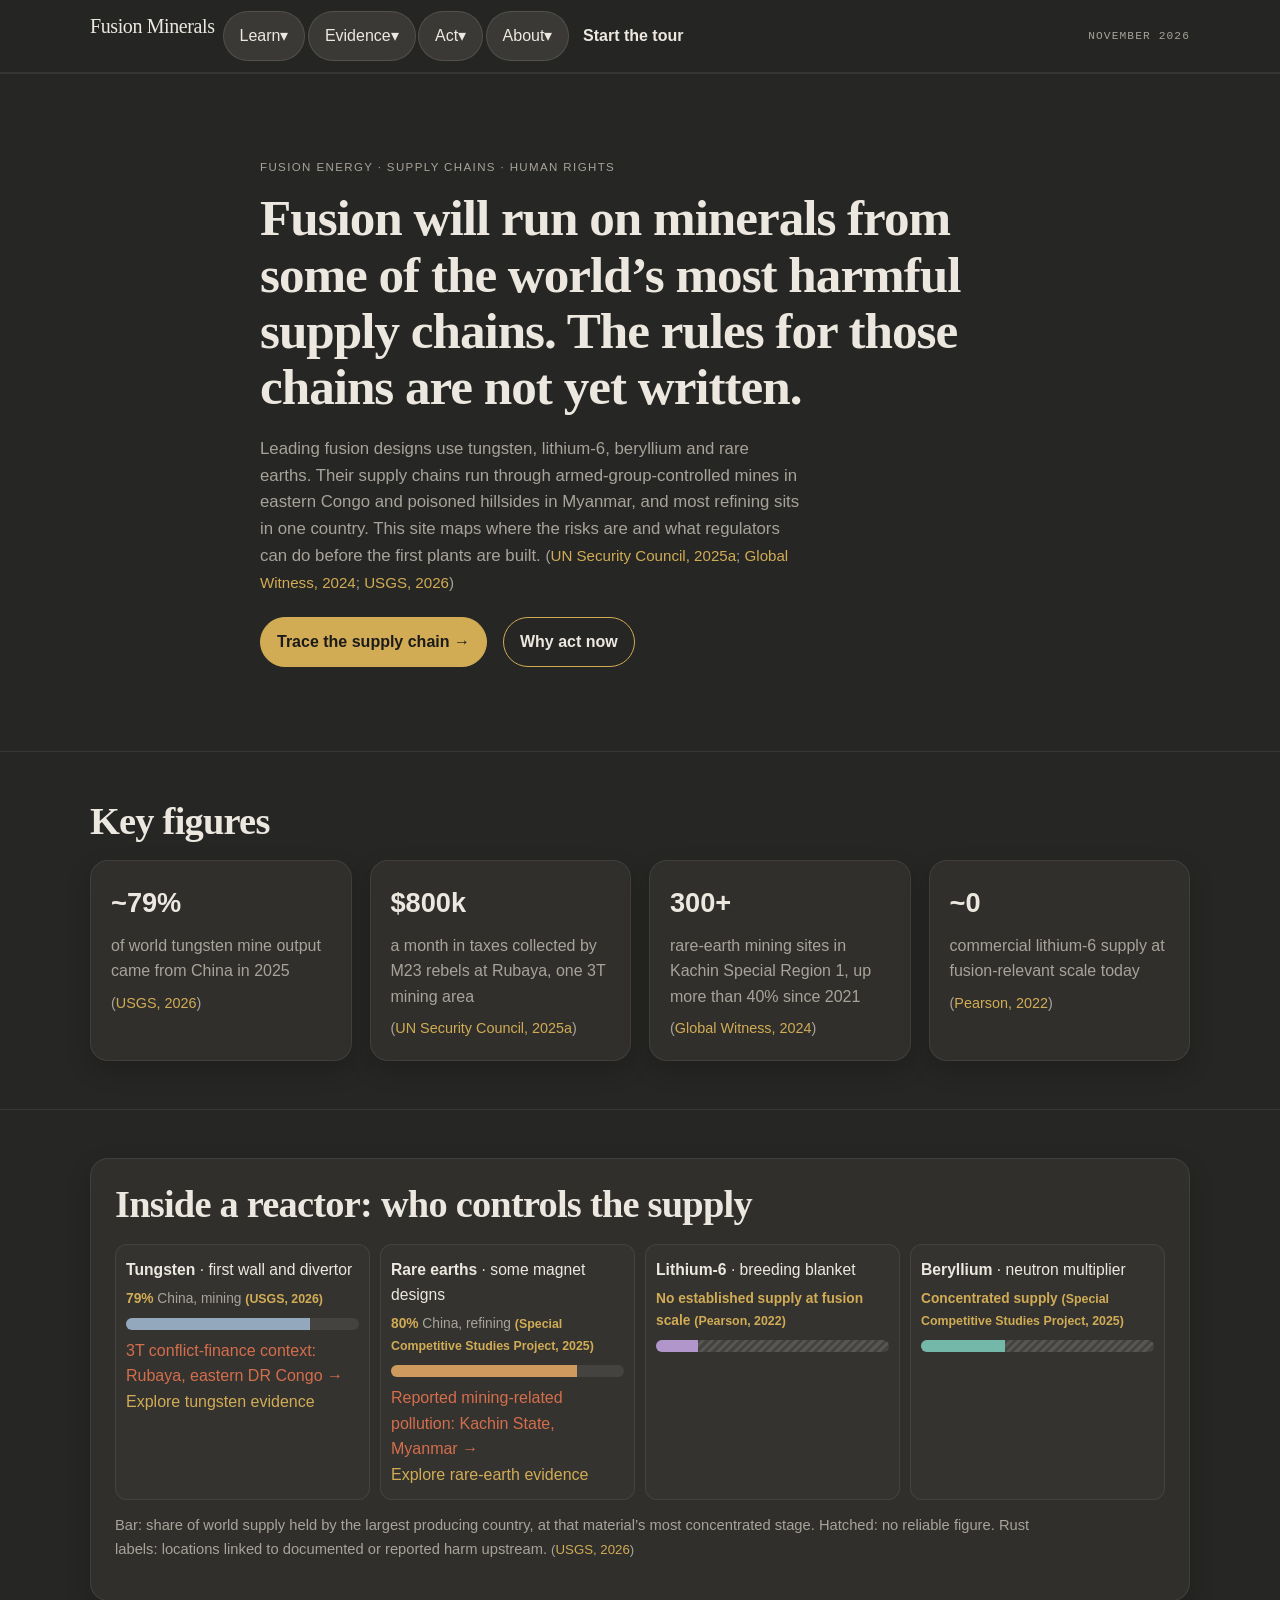
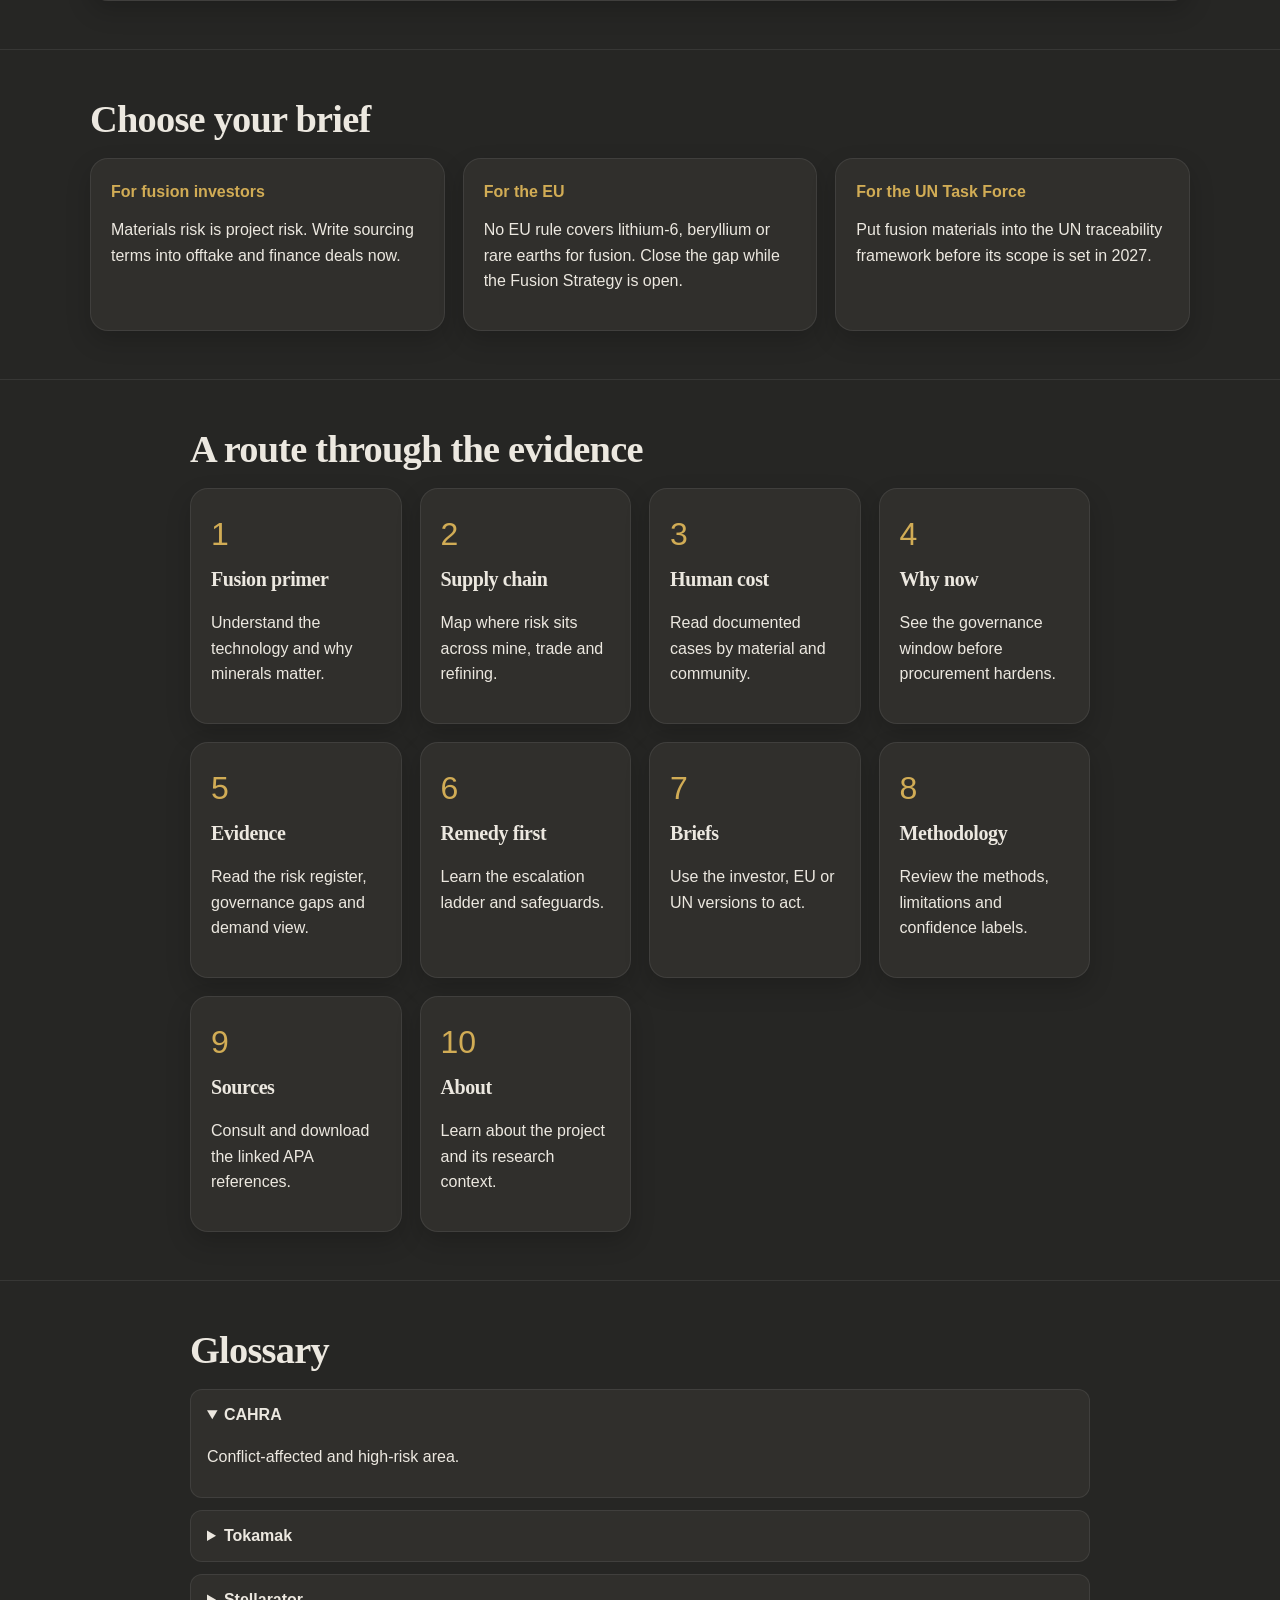
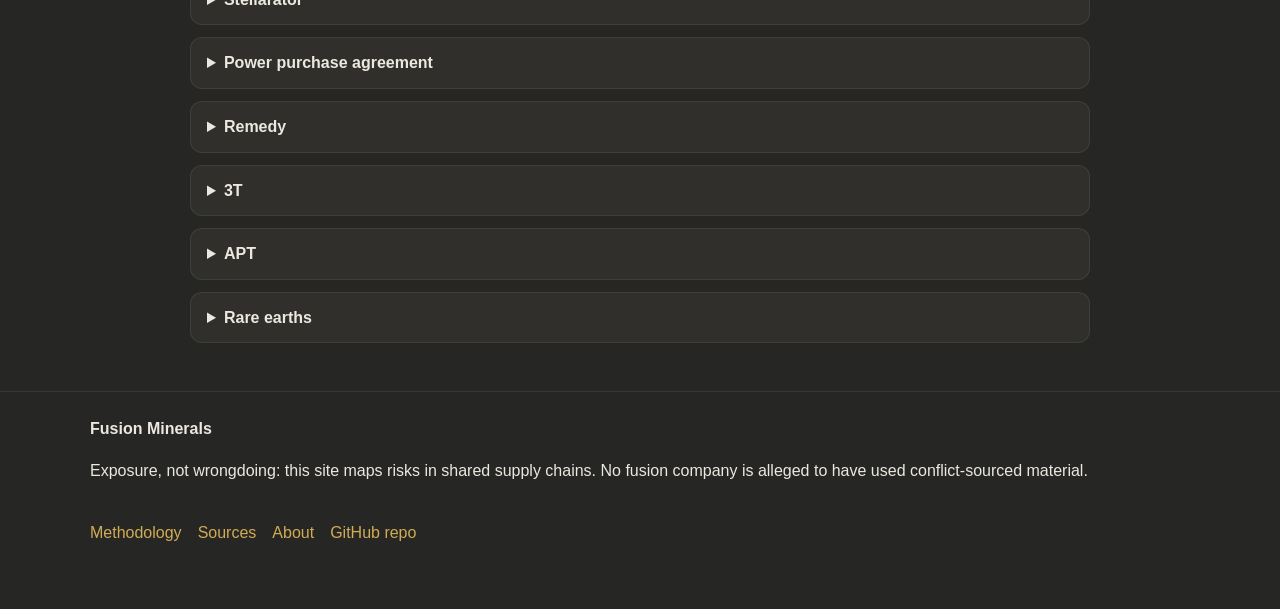
==== commit c0226302: "Part 1: Fix navigation and broken views Co-authored-by: Copilot <223556219+Copilot@users.noreply.git" ====
--- a/index.html
+++ b/index.html
@@ -5,7 +5,7 @@
     <meta name="viewport" content="width=device-width, initial-scale=1.0" />
     <title>Fusion Minerals</title>
     <meta name="description" content="Fusion Minerals — supply chain risk in fusion minerals." />
-    <link rel="stylesheet" href="css/styles.css?v=10" />
+    <link rel="stylesheet" href="css/styles.css?v=11" />
   </head>
   <body>
     <header class="site-header">
@@ -13,11 +13,15 @@
         <a href="#overview" class="brand">Fusion Minerals</a>
         <button class="nav-toggle" aria-expanded="false" aria-controls="main-nav">Menu</button>
         <nav id="main-nav" class="main-nav" aria-label="Main navigation">
-          <a href="#overview">Overview</a>
-          <a href="#primer">Fusion primer</a>
-          <a href="#chain">Supply chain</a>
-          <a href="#human-cost">Human cost</a>
-          <a href="#why-now">Why now</a>
+          <div class="nav-group">
+            <button class="nav-button" aria-expanded="false">Learn <span>▾</span></button>
+            <div class="nav-panel" role="menu">
+              <a href="#primer">Fusion primer</a>
+              <a href="#chain">Supply chain</a>
+              <a href="#human-cost">Human cost</a>
+              <a href="#why-now">Why now</a>
+            </div>
+          </div>
           <div class="nav-group">
             <button class="nav-button" aria-expanded="false">Evidence <span>▾</span></button>
             <div class="nav-panel" role="menu">
@@ -26,16 +30,24 @@
               <a href="#demand">Demand</a>
             </div>
           </div>
-          <a href="#remedy">Remedy first</a>
           <div class="nav-group">
-            <button class="nav-button" aria-expanded="false">Briefs <span>▾</span></button>
+            <button class="nav-button" aria-expanded="false">Act <span>▾</span></button>
             <div class="nav-panel" role="menu">
+              <a href="#remedy">Remedy first</a>
               <a href="#brief-investors">Investors</a>
               <a href="#brief-eu">European Union</a>
               <a href="#brief-un">UN Task Force</a>
             </div>
           </div>
-          <a href="#methodology">Methodology</a>
+          <div class="nav-group">
+            <button class="nav-button" aria-expanded="false">About <span>▾</span></button>
+            <div class="nav-panel" role="menu">
+              <a href="#methodology">Methodology</a>
+              <a href="#sources">Sources</a>
+              <a href="#about">About</a>
+            </div>
+          </div>
+          <a class="button tour-nav-button" href="#tour">Start the tour</a>
         </nav>
         <div class="date-stamp">November 2026</div>
       </div>
@@ -121,47 +133,19 @@
 
       <section class="section section-compact">
         <div class="container">
-          <h2>Research snapshot</h2>
-          <div class="stats-grid">
-            <article class="stat-card">
-              <strong>~79%</strong>
-              <span>China mined about 79% of the world’s tungsten in 2025.</span>
-              <span data-cite="usgs-2026"></span>
-            </article>
-            <article class="stat-card">
-              <strong>~80%</strong>
-              <span>China refines about 80% of rare earths.</span>
-              <span data-cite="scsp-2025"></span>
-            </article>
-            <article class="stat-card">
-              <strong>~0</strong>
-              <span>No established commercial supply at the scale some fusion blanket concepts may require.</span>
-              <span data-cite="pearson-2022"></span>
-            </article>
-            <article class="stat-card">
-              <strong>Mostly US</strong>
-              <span>Supply and fusion-specific procurement data are limited; some blanket concepts include beryllium.</span>
-              <span data-cite="atsdr-2008"></span>
-            </article>
-          </div>
-        </div>
-      </section>
-
-      <section class="section section-compact">
-        <div class="container">
           <h2>Choose your brief</h2>
           <div class="brief-grid">
             <a class="brief-card" href="#brief-investors">
               <span class="tag">For fusion investors</span>
-              <p>Assess material supply and sourcing risks before procurement decisions become difficult to change.</p>
+              <p>Materials risk is project risk. Write sourcing terms into offtake and finance deals now.</p>
             </a>
             <a class="brief-card" href="#brief-eu">
               <span class="tag">For the EU</span>
-              <p>Consider how existing EU due-diligence tools could address fusion-related supply chains.</p>
+              <p>No EU rule covers lithium-6, beryllium or rare earths for fusion. Close the gap while the Fusion Strategy is open.</p>
             </a>
             <a class="brief-card" href="#brief-un">
               <span class="tag">For the UN Task Force</span>
-              <p>Consider fusion materials in critical-minerals traceability discussions.</p>
+              <p>Put fusion materials into the UN traceability framework before its scope is set in 2027.</p>
             </a>
           </div>
         </div>
@@ -520,8 +504,14 @@
       <section id="governance" class="section">
         <div class="container">
           <h2>Evidence: governance gaps</h2>
-          <button id="governance-list-toggle" class="button button-secondary" type="button" aria-controls="governance-card-list" aria-expanded="false">Show as list</button>
-          <div class="table-scroll matrix-wrap" role="region" aria-label="Governance coverage matrix by material" tabindex="0">
+          <div class="governance-picker" aria-labelledby="governance-picker-title">
+            <h3 id="governance-picker-title">Pick a mineral</h3>
+            <div id="governance-material-picker" class="governance-material-picker" role="group" aria-label="Pick a mineral"></div>
+            <p id="governance-coverage-count" class="governance-coverage-count" aria-live="polite"></p>
+            <div id="governance-rule-cards" class="governance-rule-cards"></div>
+          </div>
+          <button id="governance-table-toggle" class="button button-secondary" type="button" aria-controls="governance-table-wrap" aria-expanded="false">Show full table</button>
+          <div class="table-scroll matrix-wrap" id="governance-table-wrap" role="region" aria-label="Governance coverage matrix by material" tabindex="0" hidden>
             <table class="matrix-table" id="governance-table">
               <thead>
                 <tr>
@@ -546,7 +536,6 @@
               </tbody>
             </table>
           </div>
-          <div id="governance-card-list" class="governance-card-list" hidden aria-label="Governance coverage by material"></div>
           <div class="gap-summary">
             <h3>What the gaps mean</h3>
             <p>No binding rule requires due diligence on lithium-6, beryllium or rare earths used in fusion. Tungsten is covered only as raw ore and metal, not inside finished parts. Fusion companies are too small for the CSDDD, and fusion is not among the strategic technologies whose large manufacturers must assess raw-material supply risks under the Critical Raw Materials Act. <span data-cite="cmr-2017,csddd-2024,crma-2024,ep-2026"></span><!-- VERIFY --></p>
@@ -875,6 +864,6 @@
 
     <script src="js/data.js?v=5"></script>
     <script src="js/timeline.js?v=3"></script>
-    <script src="js/app.js?v=10"></script>
+    <script src="js/app.js?v=11"></script>
   </body>
 </html>
--- a/css/styles.css
+++ b/css/styles.css
@@ -39,6 +39,7 @@
 .section {
   padding: 84px 0;
   border-top: 1px solid rgba(255,255,255,0.08);
+  scroll-margin-top: 90px;
 }
 .section-compact {
   padding: 48px 0;
@@ -83,8 +84,8 @@
 .main-nav {
   display: flex;
   align-items: center;
-  gap: 1rem;
-  flex-wrap: wrap;
+  gap: 0.3rem;
+  flex-wrap: nowrap;
 }
 
 .main-nav > a,
@@ -97,6 +98,25 @@
   border-radius: 999px;
   cursor: pointer;
 }
+
+.tour-nav-button {
+  white-space: nowrap;
+  padding: 0.55rem 0.8rem;
+}
+
+.nav-panel a {
+  padding: 0.45rem 0.6rem;
+  border-radius: 6px;
+  white-space: nowrap;
+}
+
+.nav-panel a:hover,
+.nav-panel a:focus-visible {
+  background: rgba(209,172,85,0.12);
+  text-decoration: none;
+}
+
+.nav-button { white-space: nowrap; padding-inline: 0.55rem; }
 
 .main-nav > a[aria-current="page"],
 .nav-panel a[aria-current="page"],
@@ -524,18 +544,33 @@
 .event-number { flex: 0 0 1.5rem; color: var(--gold); font: 0.8rem "Geist Mono", monospace; }
 .event-status { color: var(--muted); font: 0.7rem "Geist Mono", monospace; text-transform: uppercase; }
 .timeline-caption { color: var(--muted); font-size: 0.84rem; }
+.track-label { font-size: 7px; }
 .rules-heading { margin: 24px 0; padding: 18px; border-left: 3px solid var(--gold); background: rgba(209,172,85,0.07); }
 .brief-print-references { display: none; }
 .framework-table, .options-table { min-width: 760px; }
 .recommended { border-left: 3px solid var(--gold); }
 .recommended-chip { display: inline-block; margin-right: 6px; padding: 0.12rem 0.42rem; color: var(--gold); border: 1px solid var(--gold); border-radius: 999px; font-size: 0.68rem; text-transform: uppercase; }
-#governance-list-toggle { display: none; margin: 12px 0; }
-.governance-card-list { display: grid; gap: 12px; }
-.governance-card { padding: 16px; background: var(--surface); border: 1px solid rgba(255,255,255,0.1); border-radius: 12px; }
-.governance-card dl { display: grid; gap: 10px; }
-.governance-card dl > div { border-top: 1px solid rgba(255,255,255,0.08); padding-top: 8px; }
-.governance-card dt { color: var(--muted); font-size: 0.75rem; text-transform: uppercase; }
-.governance-card dd { margin: 2px 0 0; }
+.governance-picker { margin: 18px 0 24px; }
+.governance-material-picker { display: flex; flex-wrap: wrap; gap: 8px; margin-bottom: 12px; }
+.governance-material-button {
+  padding: 0.55rem 0.85rem;
+  border: 1px solid rgba(255,255,255,0.14);
+  border-radius: 999px;
+  background: var(--surface);
+  color: var(--text);
+  cursor: pointer;
+}
+.governance-material-button[aria-pressed="true"] { border-color: var(--gold); color: var(--gold); }
+.governance-coverage-count { font: 1.15rem "Newsreader", Georgia, serif; color: var(--gold); }
+.governance-rule-cards { display: grid; grid-template-columns: repeat(3, minmax(0, 1fr)); gap: 12px; }
+.governance-rule-card { min-width: 0; padding: 16px; background: var(--surface); border: 1px solid rgba(255,255,255,0.1); border-radius: 12px; }
+.governance-rule-card h4 { font-size: 1rem; margin-bottom: 8px; }
+.governance-rule-card p { margin: 6px 0; }
+.governance-verdict { font-weight: 650; }
+.governance-verdict.covered { color: var(--beryllium); }
+.governance-verdict.partly { color: var(--gold); }
+.governance-verdict.not { color: var(--rust); }
+#governance-table-toggle { margin: 0 0 12px; }
 
 .site-footer {
   border-top: 1px solid rgba(255,255,255,0.08);
@@ -556,6 +591,12 @@
   font: 0.7rem "Geist Mono", monospace;
   letter-spacing: 0.1em;
   text-transform: uppercase;
+}
+
+@media (min-width: 900px) {
+  .topbar { gap: 8px; }
+  .brand { white-space: nowrap; }
+  .main-nav { gap: 0.15rem; }
 }
 
 @media (max-width: 980px) {
@@ -568,7 +609,7 @@
   .date-stamp { display: none; }
 }
 
-@media (max-width: 760px) {
+@media (max-width: 899px) {
   .nav-toggle { display: inline-flex; }
   .main-nav { display: none; position: absolute; top: 72px; left: 0; right: 0; background: rgba(38,38,36,0.98); border-bottom: 1px solid rgba(255,255,255,0.08); padding: 12px 16px; flex-direction: column; align-items: stretch; }
   .main-nav.open { display: flex; }
@@ -581,7 +622,6 @@
   .history-grid { grid-template-columns: 1fr; }
   .timeline-scroll-hint { display: block; }
   .timeline-list { grid-template-columns: 1fr; }
-  #governance-list-toggle { display: inline-flex; }
 }
 
 @media (max-width: 720px) {
@@ -595,7 +635,7 @@
 
 @media (max-width: 720px) {
   .stage-tabs { display: grid; grid-template-columns: repeat(3, minmax(0, 1fr)); gap: 4px; width: 100%; }
-  .stage-tabs [role="tab"] { min-width: 0; padding: 0.6rem 0.25rem; border-radius: 8px; font-size: 0.85rem; }
+  .stage-tabs [role="tab"] { min-width: 0; padding: 0.5rem 0.2rem; border-radius: 8px; font-size: 0.78rem; white-space: nowrap; }
   .detail-panel { min-width: 0; }
   .chain-node { min-width: 0; }
   .chain-node > span:last-child { overflow-wrap: anywhere; text-align: right; }
@@ -606,6 +646,10 @@
   .framework-table tbody tr, .options-table tbody tr { margin: 0 0 14px; padding: 10px; border: 1px solid rgba(255,255,255,0.12); border-radius: 12px; background: var(--surface); }
   .framework-table td, .options-table td { display: grid; grid-template-columns: minmax(7rem, 0.35fr) minmax(0, 1fr); gap: 10px; padding: 8px 4px; overflow-wrap: anywhere; }
   .framework-table td::before, .options-table td::before { content: attr(data-label); color: var(--muted); font-size: 0.68rem; letter-spacing: 0.06em; text-transform: uppercase; }
+}
+
+@media (max-width: 720px) {
+  .governance-rule-cards { grid-template-columns: 1fr; }
 }
 
 @media print {
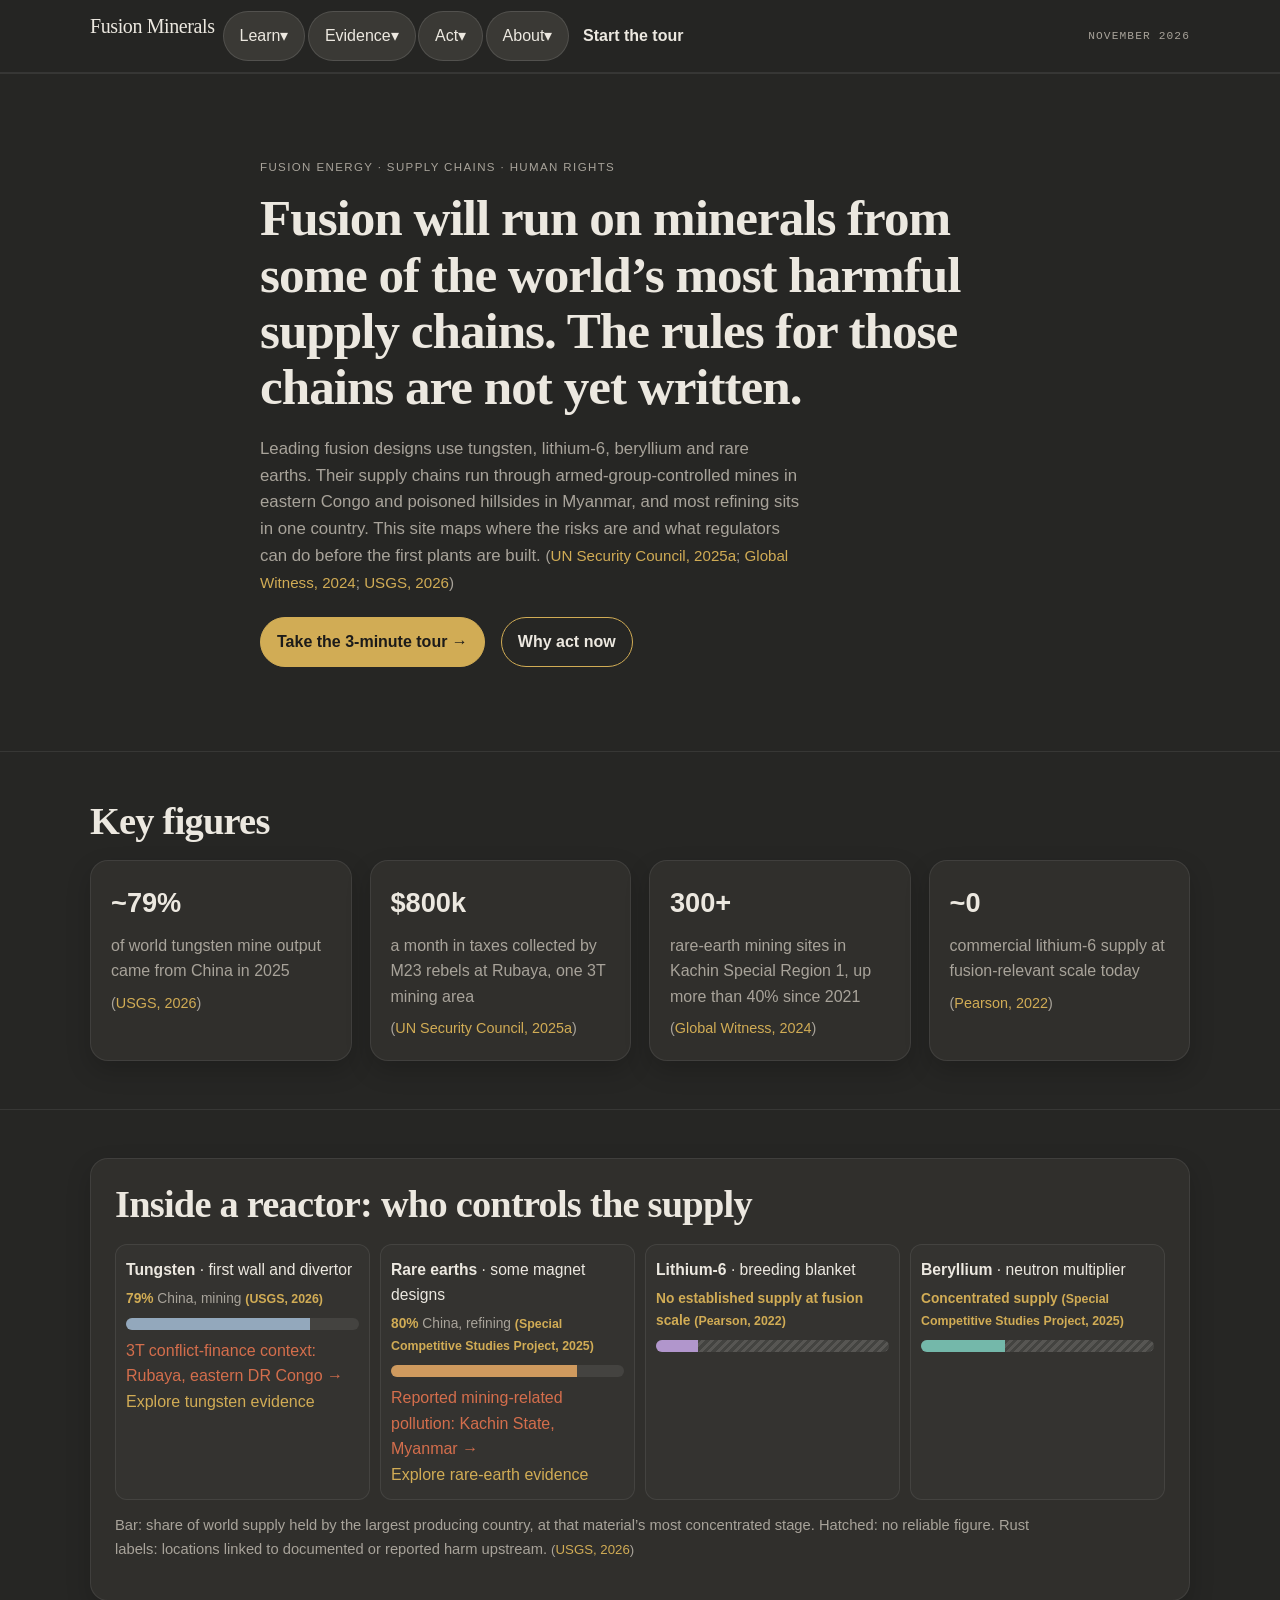
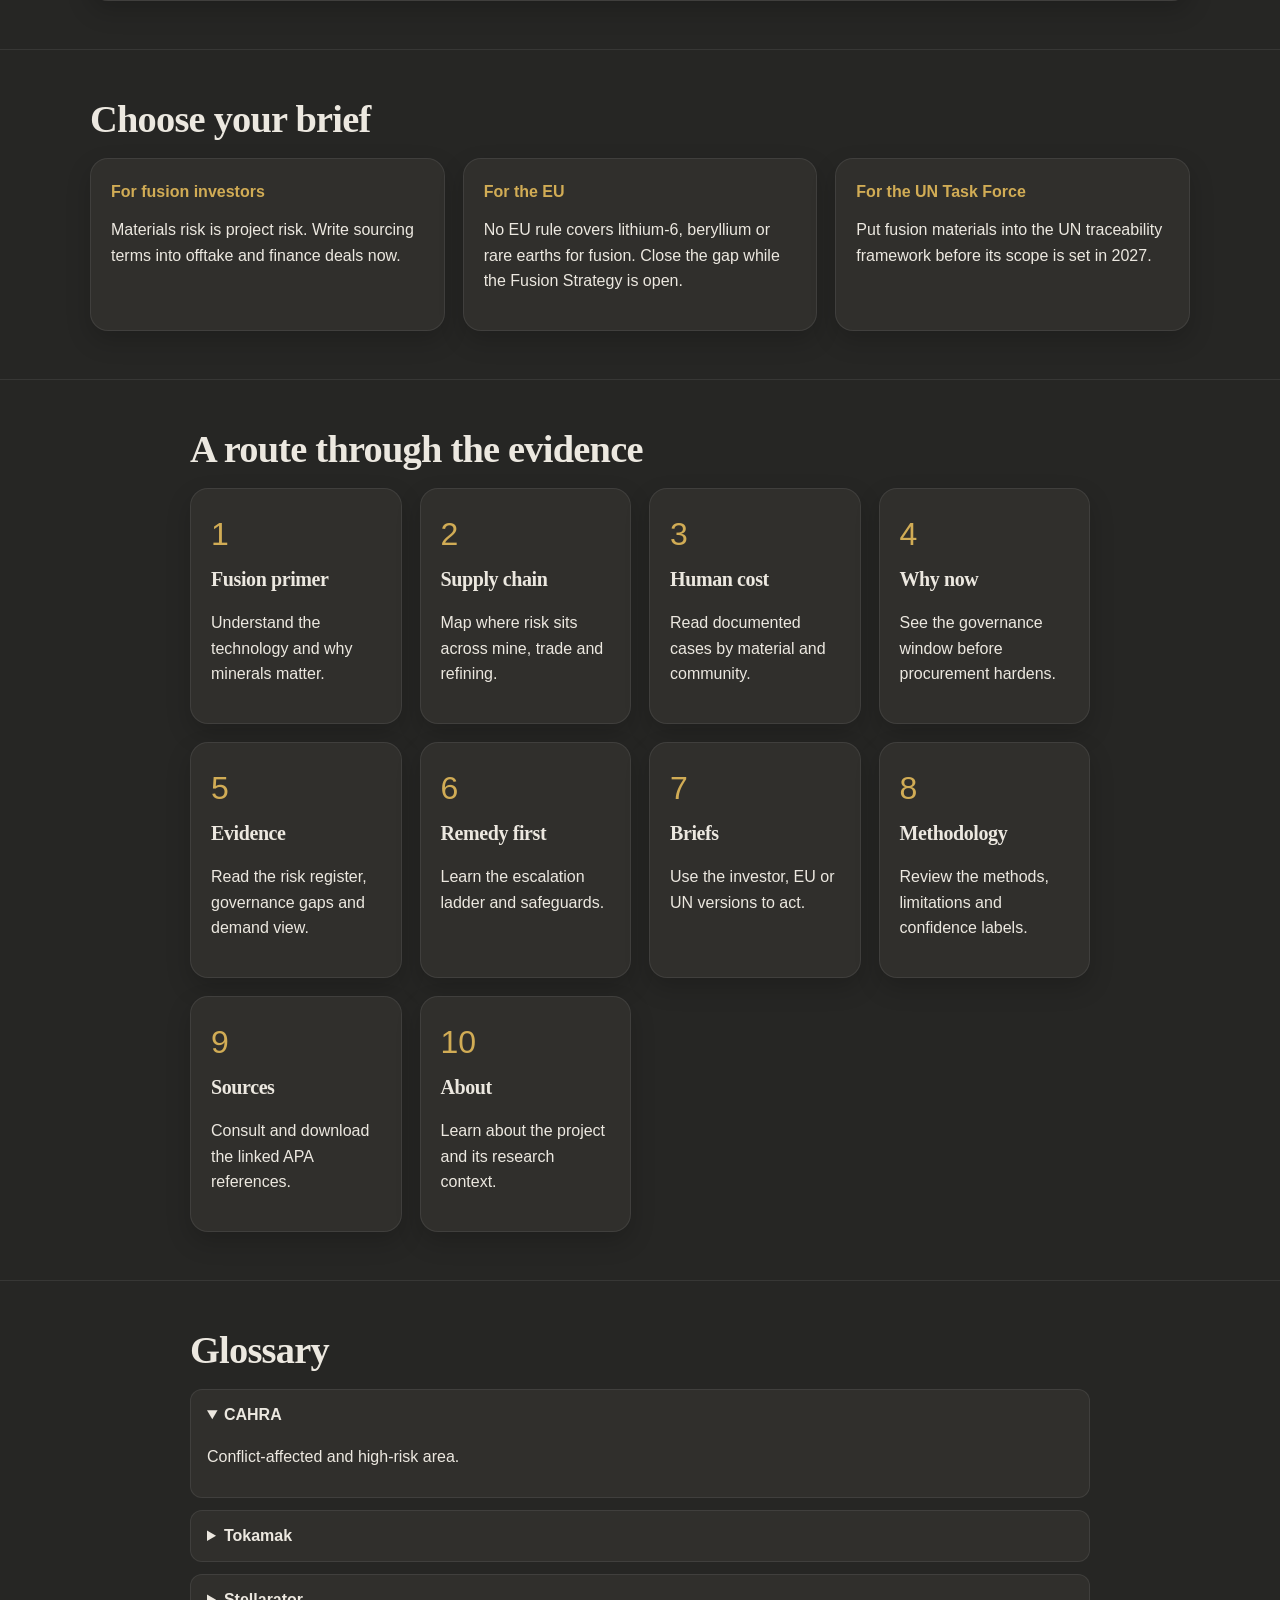
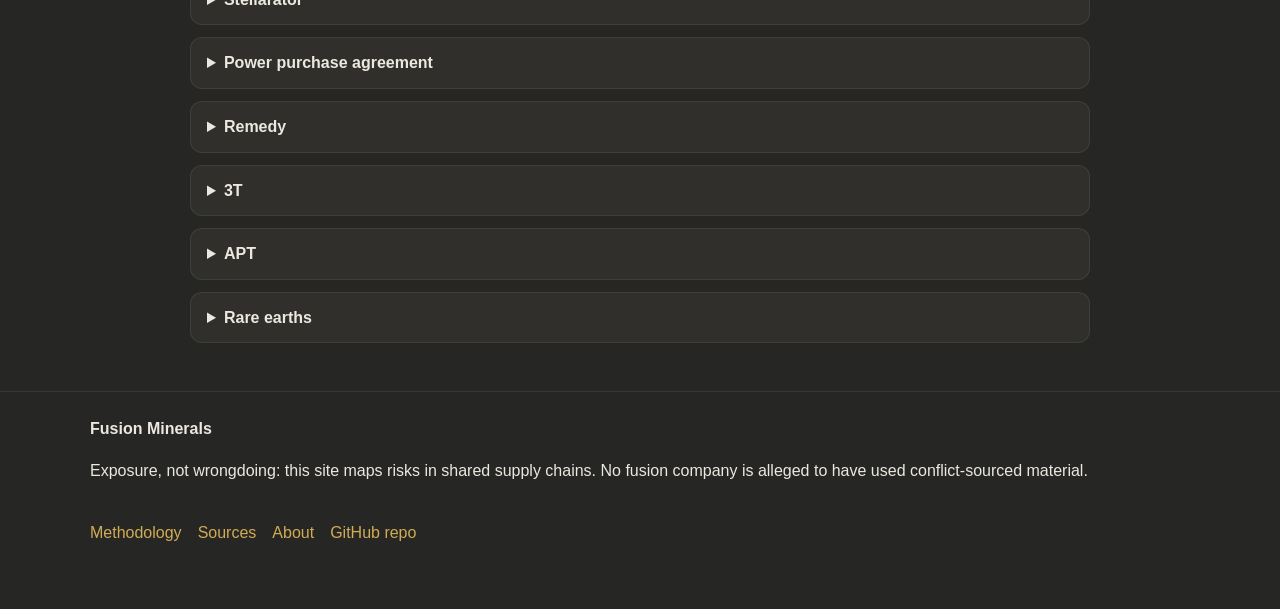
==== commit 303960ee: "Part 2: Add five-step guided tour Co-authored-by: Copilot <223556219+Copilot@users.noreply.github.co" ====
--- a/index.html
+++ b/index.html
@@ -5,7 +5,7 @@
     <meta name="viewport" content="width=device-width, initial-scale=1.0" />
     <title>Fusion Minerals</title>
     <meta name="description" content="Fusion Minerals — supply chain risk in fusion minerals." />
-    <link rel="stylesheet" href="css/styles.css?v=11" />
+    <link rel="stylesheet" href="css/styles.css?v=12" />
   </head>
   <body>
     <header class="site-header">
@@ -61,9 +61,55 @@
             <h1>Fusion will run on minerals from some of the world’s most harmful supply chains. The rules for those chains are not yet written.</h1>
             <p class="lede">Leading fusion designs use tungsten, lithium-6, beryllium and rare earths. Their supply chains run through armed-group-controlled mines in eastern Congo and poisoned hillsides in Myanmar, and most refining sits in one country. This site maps where the risks are and what regulators can do before the first plants are built. <span data-cite="unsc-2025a,gw-2024,usgs-2026"></span></p>
             <div class="ctas">
-              <a href="#chain" class="button">Trace the supply chain →</a>
+              <a href="#tour" class="button">Take the 3-minute tour →</a>
               <a href="#why-now" class="button button-secondary">Why act now</a>
             </div>
+          </div>
+        </div>
+      </section>
+
+      <section id="tour" class="section guided-tour" aria-labelledby="tour-title">
+        <div class="container narrow">
+          <p class="eyebrow">A three-minute guided tour</p>
+          <h2 id="tour-title">Follow a piece of tungsten</h2>
+          <div class="tour-progress">
+            <p id="tour-progress-label">Step 1 of 5</p>
+            <div class="tour-progress-dots" role="group" aria-label="Tour progress">
+              <button type="button" class="tour-dot active" data-tour-go="0" aria-label="Go to step 1" aria-current="step"></button>
+              <button type="button" class="tour-dot" data-tour-go="1" aria-label="Go to step 2"></button>
+              <button type="button" class="tour-dot" data-tour-go="2" aria-label="Go to step 3"></button>
+              <button type="button" class="tour-dot" data-tour-go="3" aria-label="Go to step 4"></button>
+              <button type="button" class="tour-dot" data-tour-go="4" aria-label="Go to step 5"></button>
+            </div>
+          </div>
+          <div id="tour-announcement" class="visually-hidden" aria-live="polite"></div>
+          <article class="tour-screen" data-tour-screen="0">
+            <svg class="tour-illustration" viewBox="0 0 120 90" aria-hidden="true"><path d="M12 72 42 23l19 31 16-23 31 41H12Z" fill="none" stroke="currentColor" stroke-width="4"/><circle cx="47" cy="50" r="7" fill="var(--gold)"/></svg>
+            <div><p class="eyebrow">01 · Mine</p><h3>It starts in a mine</h3><p>Tungsten is dug from the ground. Most comes from China, and some eastern Congo mines lie in areas controlled by armed groups.</p><p class="tour-figure"><strong>79%</strong> of the world’s tungsten was mined in China in 2025 <span data-cite="usgs-2026"></span></p><a href="#chain-tungsten-mine">Dig deeper →</a></div>
+          </article>
+          <article class="tour-screen" data-tour-screen="1" hidden>
+            <svg class="tour-illustration" viewBox="0 0 120 90" aria-hidden="true"><path d="M12 45h96M76 20l28 25-28 25" fill="none" stroke="currentColor" stroke-width="4"/><path d="M20 24h30v42H20z" fill="none" stroke="var(--rust)" stroke-width="4"/></svg>
+            <div><p class="eyebrow">02 · Trade</p><h3>It crosses borders</h3><p>Ore from rebel-held areas is smuggled into Rwanda and mixed with legal exports. After blending, it can be hard to identify where it came from.</p><p class="tour-figure"><strong>$800,000 a month</strong> reaches M23 rebels from taxes at one mining area <span data-cite="unsc-2025a"></span></p><a href="#human-cost-rubaya">Dig deeper →</a></div>
+          </article>
+          <article class="tour-screen" data-tour-screen="2" hidden>
+            <svg class="tour-illustration" viewBox="0 0 120 90" aria-hidden="true"><path d="M20 68h80M32 68V40h56v28M40 40V23h40v17M46 23v-9h28v9" fill="none" stroke="currentColor" stroke-width="4"/><circle cx="60" cy="52" r="8" fill="var(--ree)"/></svg>
+            <div><p class="eyebrow">03 · Refining</p><h3>It is refined</h3><p>Factories turn ore into a powder called APT. About four in five tonnes of APT are produced in one country.</p><p class="tour-figure"><strong>About 80%</strong> of APT is made in China <span data-cite="usgs-2026"></span></p><a href="#chain-tungsten-refine">Dig deeper →</a></div>
+          </article>
+          <article class="tour-screen" data-tour-screen="3" hidden>
+            <svg class="tour-illustration" viewBox="0 0 120 90" aria-hidden="true"><path d="M27 17h66v56H27zM39 29h42v32H39z" fill="none" stroke="currentColor" stroke-width="4"/><path d="M49 73v9m22-9v9" stroke="var(--tungsten)" stroke-width="5"/></svg>
+            <div><p class="eyebrow">04 · Components</p><h3>It becomes a reactor part</h3><p>The powder can be pressed into tiles that line a reactor’s hottest region. EU rules check raw tungsten at the border, but not inside finished parts.</p><p class="tour-figure"><strong>Finished components</strong> fall outside the EU Conflict Minerals Regulation <span data-cite="cmr-2017"></span></p><a href="#governance">Dig deeper →</a></div>
+          </article>
+          <article class="tour-screen" data-tour-screen="4" hidden>
+            <svg class="tour-illustration" viewBox="0 0 120 90" aria-hidden="true"><circle cx="60" cy="45" r="32" fill="none" stroke="currentColor" stroke-width="4"/><path d="M60 13v64M28 45h64" stroke="var(--gold)" stroke-width="3"/><circle cx="60" cy="45" r="8" fill="var(--gold)"/></svg>
+            <div><p class="eyebrow">05 · The opening</p><h3>The rules are not written yet</h3><p>Fusion plants are still years away. Governments and investors can require buyers to fix supply-chain problems before long-term contracts make change harder.</p><p class="tour-figure"><strong>Early 2030s</strong> is the target window for first commercial plants <span data-cite="wnn-2026"></span></p><a href="#why-now">Dig deeper →</a></div>
+          </article>
+          <section class="tour-screen tour-finish" data-tour-screen="5" hidden aria-labelledby="tour-finish-title">
+            <div><p class="eyebrow">Tour complete</p><h3 id="tour-finish-title">What now?</h3><p>Choose where to go next.</p><div class="tour-choices"><a class="button" href="#human-cost">See who is affected</a><a class="button button-secondary" href="#remedy">See what can be done</a><a class="button button-secondary" href="#chain">Read the full evidence</a></div></div>
+          </section>
+          <div class="tour-controls">
+            <button type="button" class="button button-secondary" id="tour-back" disabled>← Back</button>
+            <button type="button" class="button" id="tour-next">Next →</button>
+            <a href="#chain" class="tour-skip">Skip to the full evidence →</a>
           </div>
         </div>
       </section>
@@ -864,6 +910,6 @@
 
     <script src="js/data.js?v=5"></script>
     <script src="js/timeline.js?v=3"></script>
-    <script src="js/app.js?v=11"></script>
+    <script src="js/app.js?v=12"></script>
   </body>
 </html>
--- a/css/styles.css
+++ b/css/styles.css
@@ -30,6 +30,10 @@
 a { color: var(--gold); text-decoration: none; }
 a:hover { text-decoration: underline; }
 button, select { font: inherit; }
+button:focus-visible, a:focus-visible, select:focus-visible, summary:focus-visible {
+  outline: 2px solid var(--gold);
+  outline-offset: 3px;
+}
 
 .container {
   width: min(1100px, calc(100% - 32px));
@@ -572,6 +576,23 @@
 .governance-verdict.not { color: var(--rust); }
 #governance-table-toggle { margin: 0 0 12px; }
 
+.tour-progress { display: flex; align-items: center; justify-content: space-between; gap: 16px; }
+.tour-progress p { margin: 0; color: var(--muted); font: 0.82rem "Geist Mono", monospace; }
+.tour-progress-dots { display: flex; gap: 8px; }
+.tour-dot { width: 14px; height: 14px; padding: 0; border: 1px solid var(--muted); border-radius: 50%; background: transparent; cursor: pointer; }
+.tour-dot.active { background: var(--gold); border-color: var(--gold); }
+.tour-screen { display: grid; grid-template-columns: minmax(110px, 0.35fr) minmax(0, 1fr); align-items: center; gap: 24px; min-height: 300px; margin: 22px 0; padding: clamp(20px, 5vw, 42px); background: var(--surface); border: 1px solid rgba(255,255,255,0.1); border-radius: 18px; }
+.tour-screen[hidden] { display: none; }
+.tour-screen h3 { font-size: clamp(1.7rem, 3vw, 2.4rem); }
+.tour-screen p { max-width: 620px; }
+.tour-illustration { display: block; width: min(100%, 150px); margin: auto; color: var(--gold); }
+.tour-figure { padding: 12px 14px; border-left: 3px solid var(--gold); background: rgba(209,172,85,0.07); }
+.tour-figure strong { color: var(--gold); }
+.tour-finish { grid-template-columns: 1fr; }
+.tour-choices { display: flex; flex-wrap: wrap; gap: 10px; }
+.tour-controls { display: flex; align-items: center; gap: 10px; flex-wrap: wrap; }
+.tour-skip { margin-left: auto; }
+
 .site-footer {
   border-top: 1px solid rgba(255,255,255,0.08);
   padding: 24px 0 64px;
@@ -650,6 +671,9 @@
 
 @media (max-width: 720px) {
   .governance-rule-cards { grid-template-columns: 1fr; }
+  .tour-screen { grid-template-columns: 1fr; min-height: 0; }
+  .tour-illustration { width: 96px; }
+  .tour-skip { margin-left: 0; }
 }
 
 @media print {
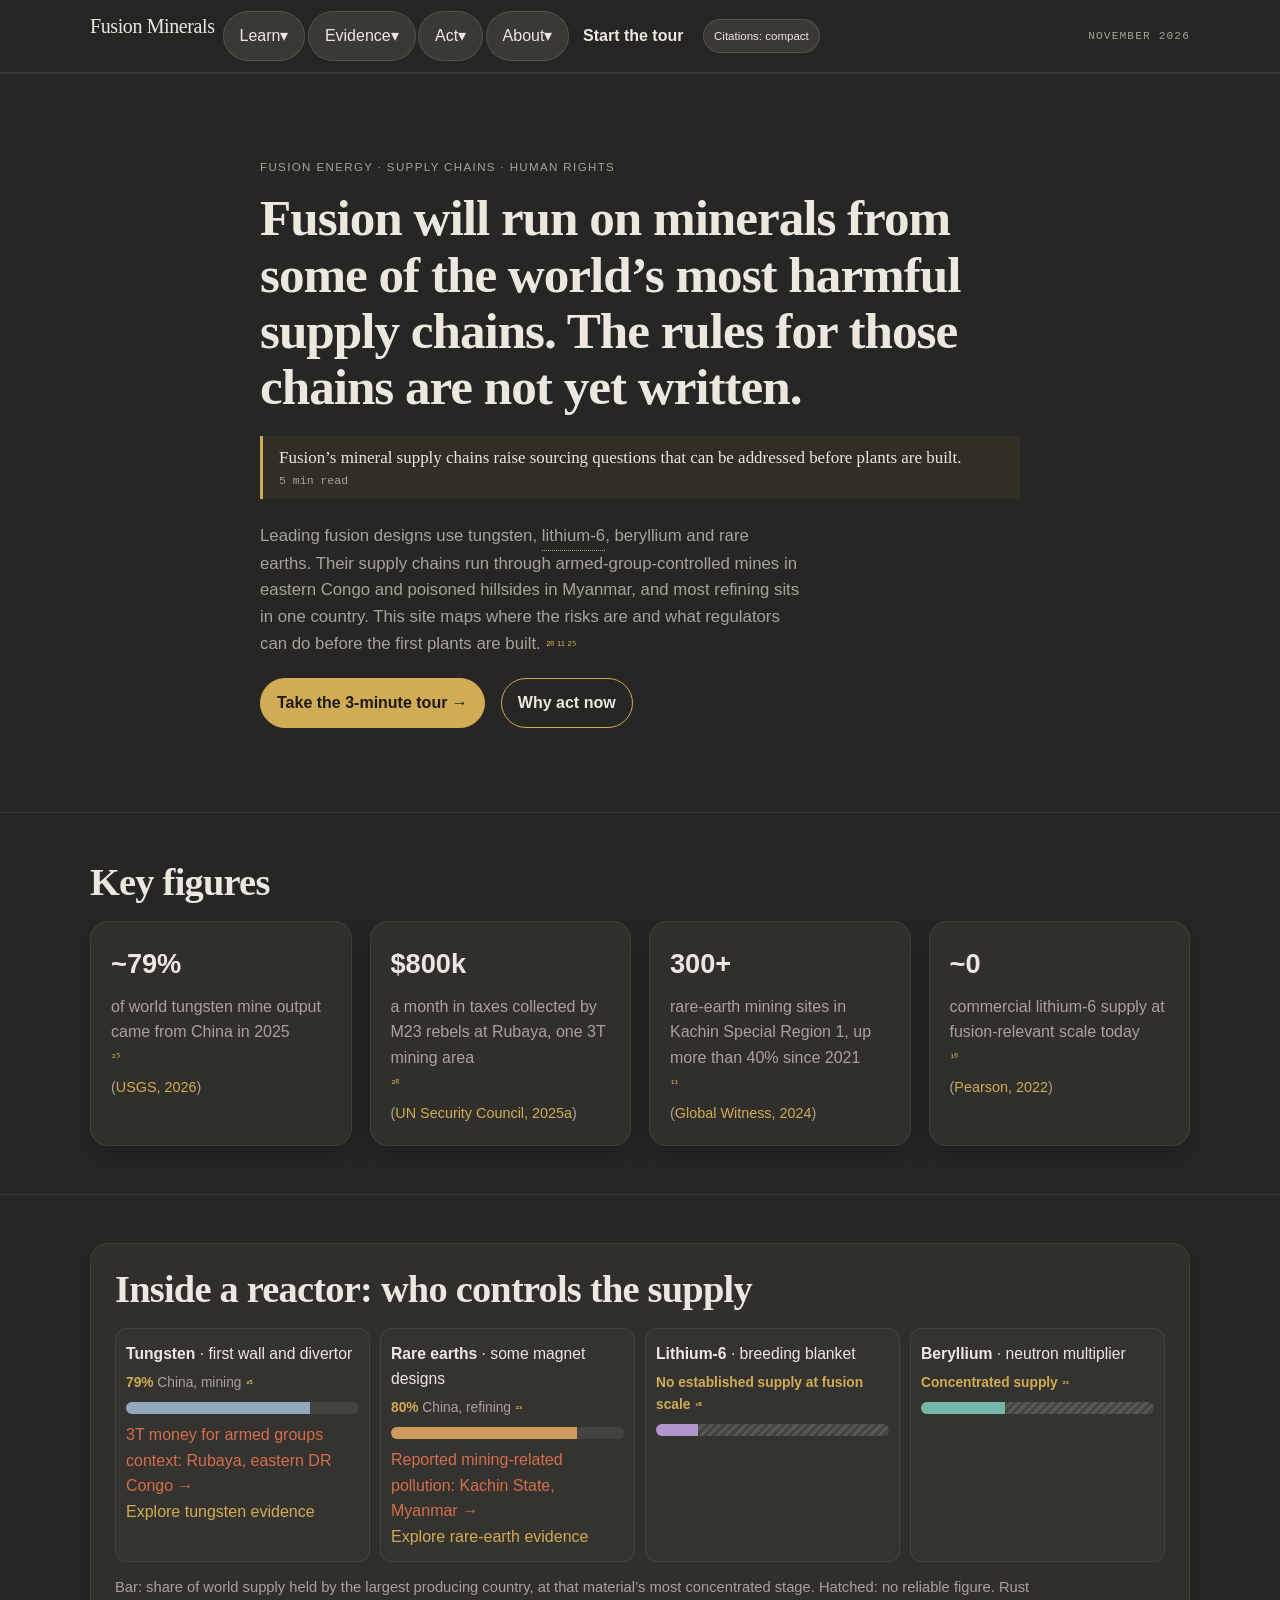
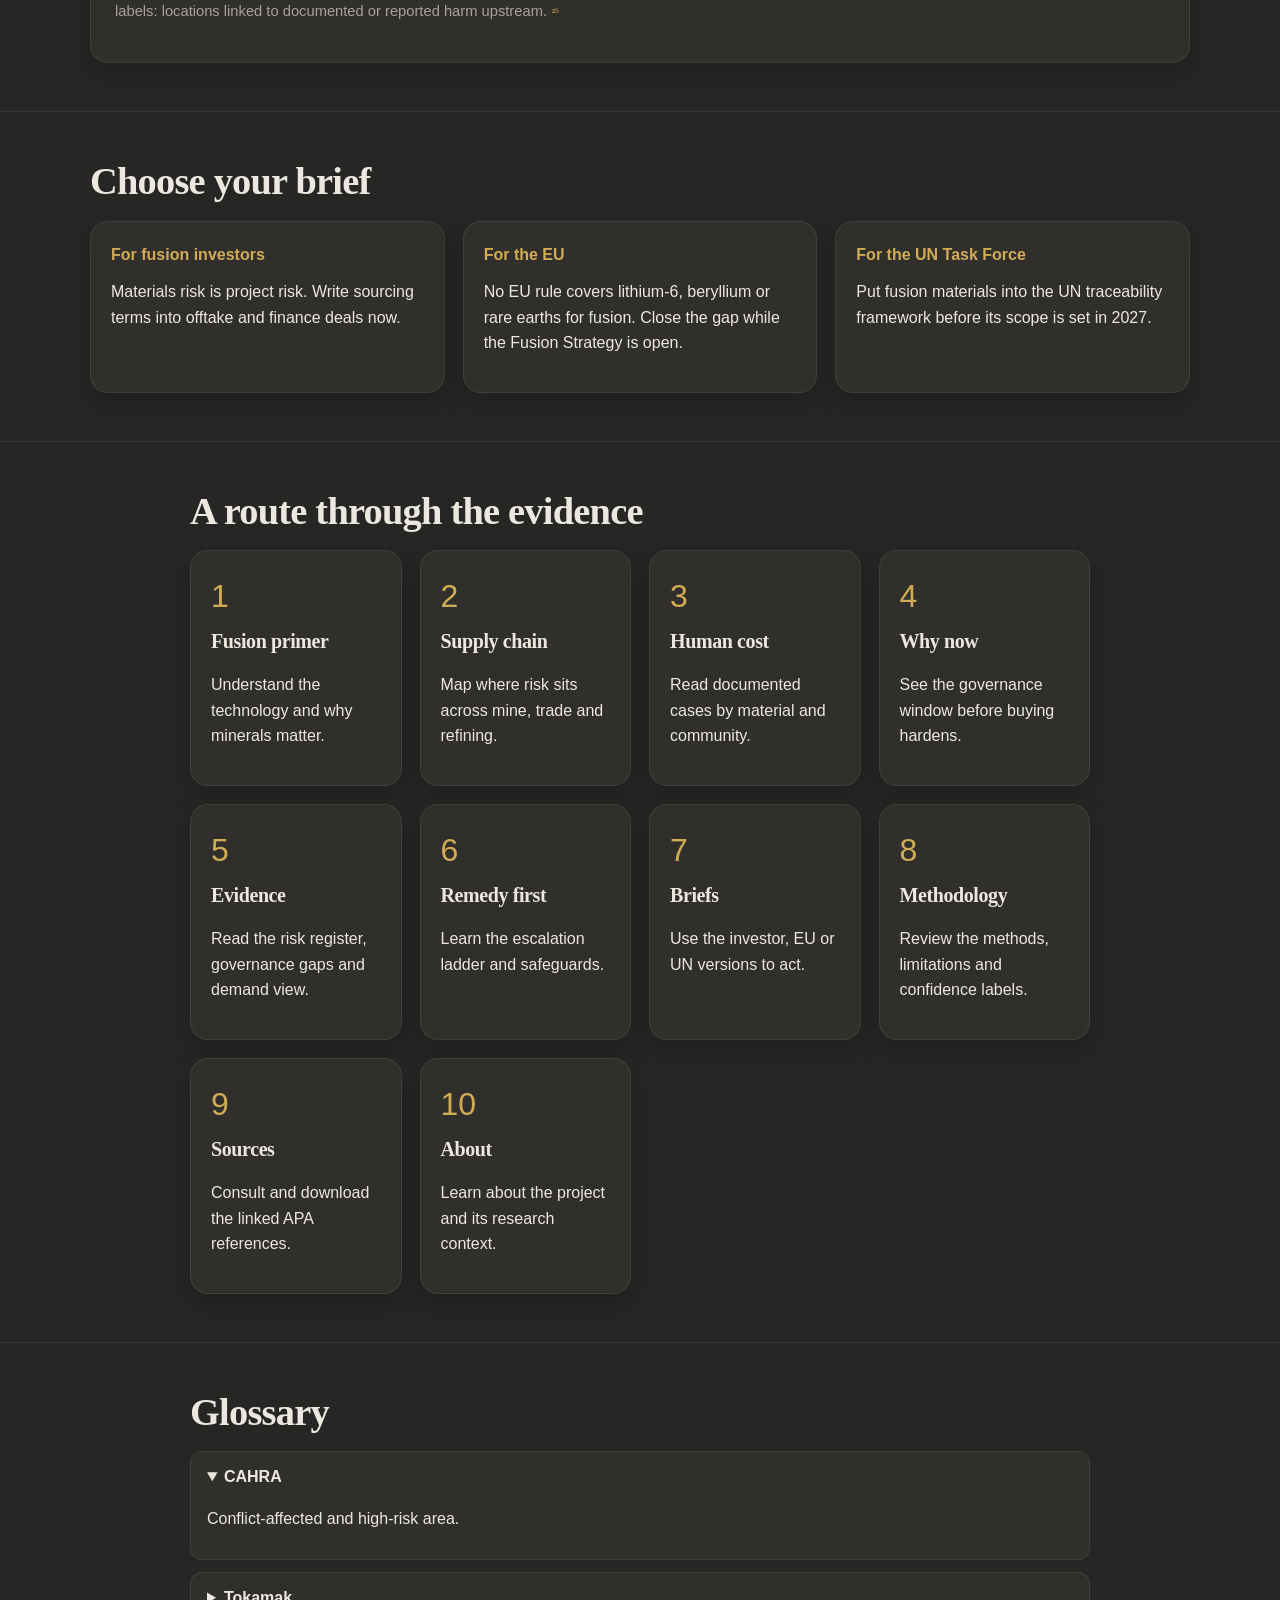
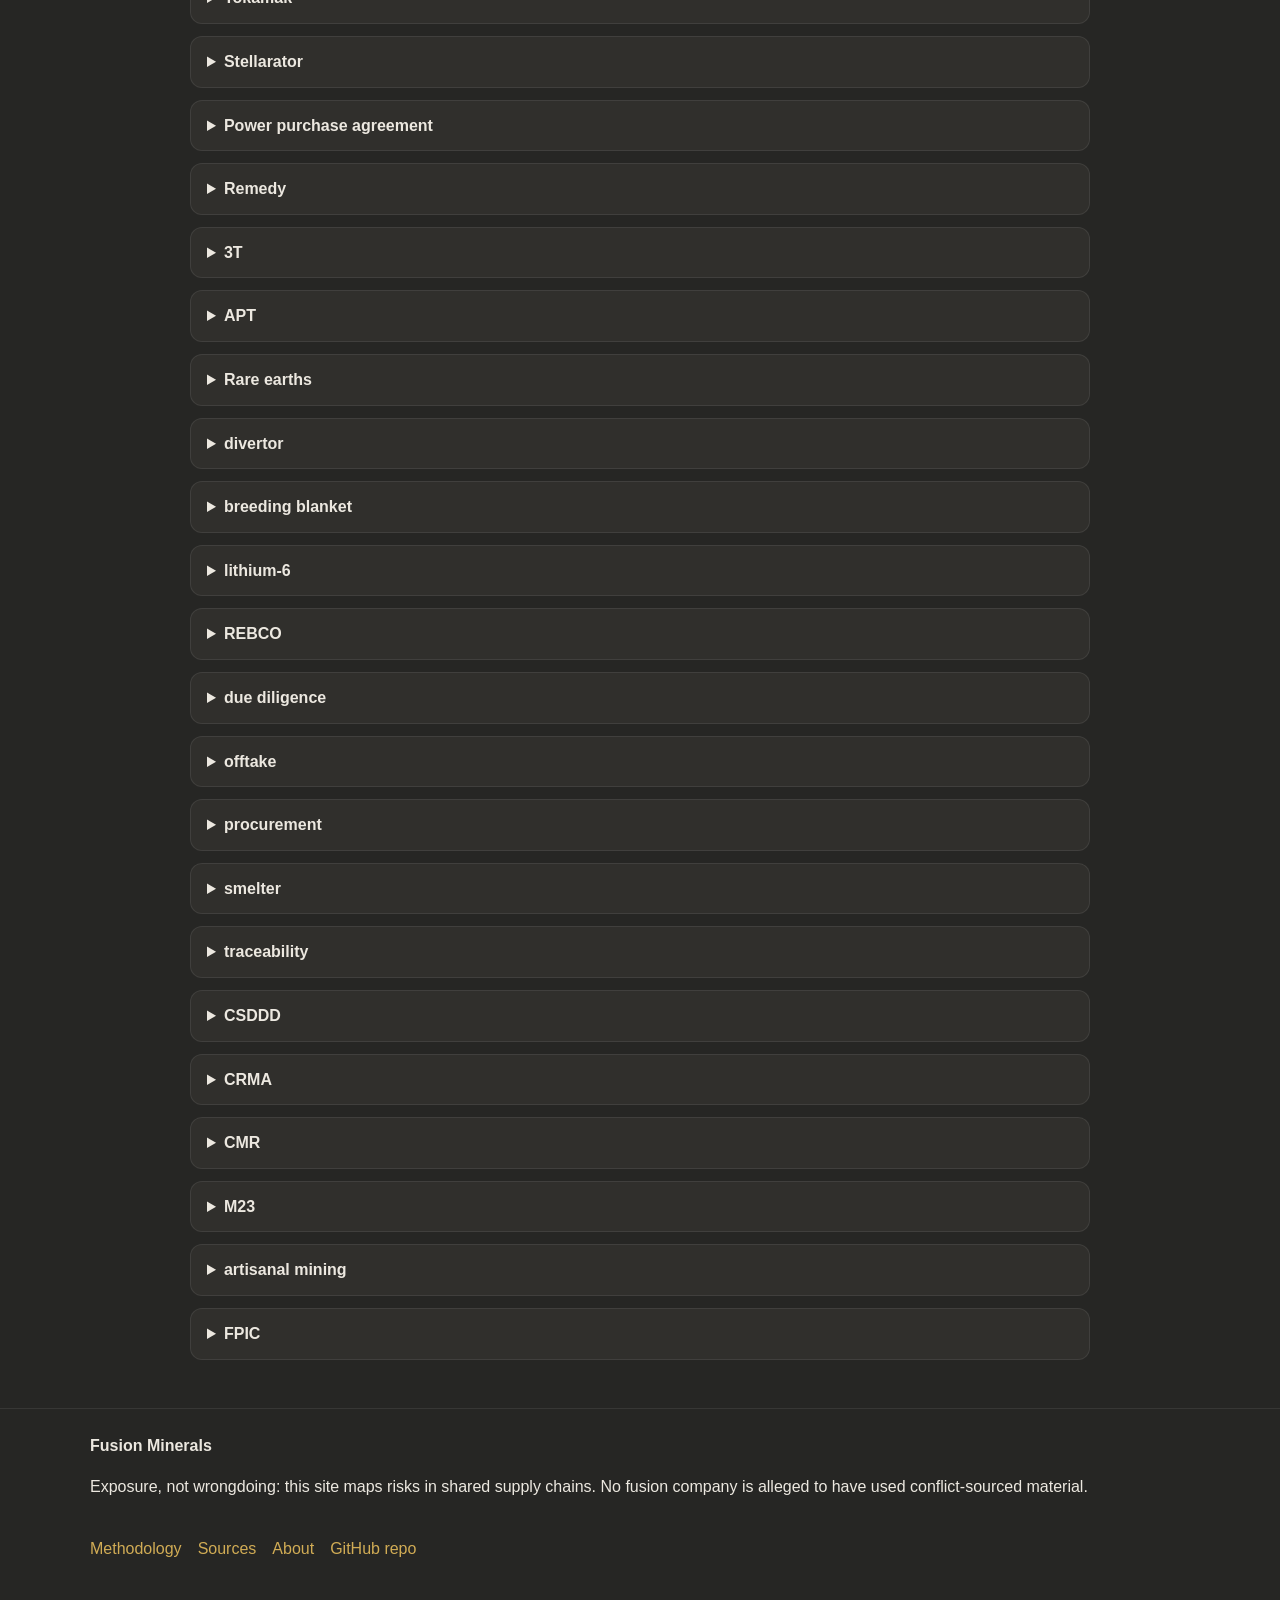
==== commit e70d89e6: "Part 3: Plain language and citations Co-authored-by: Copilot <223556219+Copilot@users.noreply.github" ====
--- a/index.html
+++ b/index.html
@@ -5,7 +5,7 @@
     <meta name="viewport" content="width=device-width, initial-scale=1.0" />
     <title>Fusion Minerals</title>
     <meta name="description" content="Fusion Minerals — supply chain risk in fusion minerals." />
-    <link rel="stylesheet" href="css/styles.css?v=12" />
+    <link rel="stylesheet" href="css/styles.css?v=16" />
   </head>
   <body>
     <header class="site-header">
@@ -49,6 +49,7 @@
           </div>
           <a class="button tour-nav-button" href="#tour">Start the tour</a>
         </nav>
+        <button id="citation-mode-toggle" class="citation-mode-toggle" type="button" aria-label="Show citations: compact" aria-pressed="false">Citations: compact</button>
         <div class="date-stamp">November 2026</div>
       </div>
     </header>
@@ -274,7 +275,7 @@
               </div>
             </div>
             <div>
-              <p>In the deuterium-tritium reaction used in many magnetic-confinement designs, light nuclei fuse at temperatures on the order of 150 million °C, producing helium, a neutron and energy. Fission instead splits heavy nuclei. Other fusion concepts may use different fuel cycles and operating conditions.</p>
+              <p>Many magnetic-confinement designs use a deuterium-tritium reaction. Light nuclei fuse at about 150 million °C, producing helium, a neutron and energy. Fission splits heavy nuclei. Other fusion concepts may use different fuels and operating conditions.</p>
               <ul>
                 <li>The fusion reaction itself does not emit carbon dioxide; the full lifecycle footprint also depends on construction, materials and energy inputs.</li>
                 <li>Waste characteristics differ from fission and depend on material choices and neutron exposure.</li>
@@ -453,7 +454,7 @@
             <article class="case-card" id="human-cost-rubaya">
               <span class="material-chip tungsten">Tungsten · 3T</span><span class="confidence">Documented</span>
               <h3>Rubaya, North Kivu</h3><p class="case-place">DR Congo · controlled by M23 since 2024</p>
-              <p>Miners dig by hand for a few dollars a day. Two collapses in early 2026 were each reported to kill about 200 people; victims of the first included children and market women. M23 disputes the second toll. UN experts report that M23 runs a parallel administration over Rubaya, earns at least $800,000 a month from taxing coltan, and smuggles 3T minerals into Rwanda. Rubaya supplies more than 15% of the world’s tantalum.</p>
+              <p>Miners dig by hand for a few dollars a day. Two collapses in early 2026 were each reported to kill about 200 people. Victims of the first included children and market women. M23 disputes the second toll. UN experts report that M23 runs a parallel administration over Rubaya. They say it earns at least $800,000 a month from coltan taxes and smuggles 3T minerals into Rwanda. Rubaya supplies more than 15% of the world’s tantalum.</p>
               <p><strong>Who is affected:</strong> Artisanal miners and their families; communities under armed-group administration.</p>
               <p class="case-note">Most evidence concerns coltan; tungsten volumes from Rubaya are not quantified.</p>
               <p><span data-cite="reuters-2026,ap-2026,unsc-2025a"></span></p>
@@ -462,7 +463,7 @@
             <article class="case-card" id="human-cost-kachin">
               <span class="material-chip ree">Rare earths</span><span class="confidence">Reported</span>
               <h3>Kachin Special Region 1</h3><p class="case-place">Myanmar · territory of junta-aligned militias</p>
-              <p>Mining sites rose by more than 40% from 2021 to 2023, to over 300. Leaching chemicals are pumped into hillsides; Myanmar’s imports of ammonium sulphate from China reached 1.5 million tonnes in 2023, up from 93,000 tonnes in 2015. Streams test highly acidic with elevated arsenic. Workers report coughing, numbness, skin conditions and kidney problems, and two miners died after leaving work, one aged 15. Residents say militias use coercion and payoffs to take land for mining.</p>
+              <p>Mining sites rose by more than 40% from 2021 to 2023, to over 300. Leaching chemicals are pumped into hillsides. Myanmar imported 1.5 million tonnes of ammonium sulphate from China in 2023. Imports were 93,000 tonnes in 2015. Streams test highly acidic with elevated arsenic. Workers report coughing, numbness, skin conditions and kidney problems. Two miners died after leaving work; one was 15. Residents say militias use coercion and payoffs to take land for mining.</p>
               <blockquote>“There are no longer fish in the waters.” <cite>— resident of Chipwe</cite></blockquote>
               <p><strong>Who is affected:</strong> Miners, farming and fishing communities, and residents displaced from riverbanks.</p>
               <p><span data-cite="gw-2024,gw-2022"></span></p>
@@ -471,7 +472,7 @@
             <article class="case-card" id="human-cost-andes">
               <span class="material-chip lithium">Lithium</span><span class="confidence">Reported</span>
               <h3>High Andean salt flats</h3><p class="case-place">Argentina, Bolivia and Chile</p>
-              <p>Brine extraction in open evaporation ponds causes an irreversible loss of water from aquifers. In Chile’s Salar de Atacama, groundwater has fallen by more than 10 metres in 15 years and the salt flat is sinking 1 to 2 cm a year. At least 200 Indigenous communities live around the salt flats; most lithium operations went ahead without free, prior and informed consent.</p>
+              <p>Brine extraction in open evaporation ponds causes an irreversible loss of water from aquifers. In Chile’s Salar de Atacama, groundwater has fallen by more than 10 metres in 15 years. The salt flat is sinking 1 to 2 cm a year. At least 200 Indigenous communities live around the salt flats. Most lithium operations went ahead without free, prior and informed consent.</p>
               <p><strong>Who is affected:</strong> Indigenous communities whose water, grazing and livelihoods depend on the salt flats.</p>
               <p class="case-note">Fusion needs lithium enriched in lithium-6; the extraction stage is shared with battery lithium.</p>
               <p><span data-cite="oc-2025"></span></p>
@@ -584,7 +585,7 @@
           </div>
           <div class="gap-summary">
             <h3>What the gaps mean</h3>
-            <p>No binding rule requires due diligence on lithium-6, beryllium or rare earths used in fusion. Tungsten is covered only as raw ore and metal, not inside finished parts. Fusion companies are too small for the CSDDD, and fusion is not among the strategic technologies whose large manufacturers must assess raw-material supply risks under the Critical Raw Materials Act. <span data-cite="cmr-2017,csddd-2024,crma-2024,ep-2026"></span><!-- VERIFY --></p>
+            <p>No binding rule requires due diligence on lithium-6, beryllium or rare earths used in fusion. Tungsten is covered only as raw ore and metal, not inside finished parts. Fusion companies are too small for the CSDDD. Fusion is also not a strategic technology under the Critical Raw Materials Act, so its manufacturers do not have that Act’s supply-risk assessment duty. <span data-cite="cmr-2017,csddd-2024,crma-2024,ep-2026"></span><!-- VERIFY --></p>
             <p><a href="#brief-eu">See the EU brief</a> or <a href="#brief-un">UN brief</a>.</p>
           </div>
           <div class="pager"><a href="#risks">← Risk register</a><a href="#demand">Demand →</a></div>
@@ -750,9 +751,9 @@
               <thead><tr><th>#</th><th>Element</th><th>Proposal</th><th>Legal hook</th><th>Who acts</th><th>When</th></tr></thead>
               <tbody>
                 <tr><td data-label="#">1</td><td data-label="Element">Materials in scope</td><td data-label="Proposal">Tungsten (including inside components), enriched lithium-6, beryllium and rare earths used in fusion magnets.</td><td data-label="Legal hook">CRMA critical and strategic raw-material lists <span data-cite="crma-2024"></span><!-- VERIFY --></td><td data-label="Who acts">Commission</td><td data-label="When">CRMA amendments 2026–27</td></tr>
-                <tr><td data-label="#">2</td><td data-label="Element">Who is obliged</td><td data-label="Proposal">(a) Every recipient of EU fusion funding, regardless of size. (b) Large manufacturers of fusion components, by adding “fusion energy equipment” to the CRMA business risk-preparedness product list. (c) Importers of tungsten components, through the CMR.</td><td data-label="Legal hook">Euratom grant agreements; CRMA amendments; CMR 2017/821 <span data-cite="crma-2024,ep-2026,cmr-2017"></span></td><td data-label="Who acts">Commission, Fusion for Energy, Parliament and Council</td><td data-label="When">2027 calls; CRMA 2026–27; CMR review</td></tr>
+                <tr><td data-label="#">2</td><td data-label="Element">Who is obliged</td><td data-label="Proposal">Every recipient of EU fusion funding, regardless of size. Large component makers would also be covered if fusion equipment is added to the CRMA product list. Tungsten component importers would be covered through the CMR.</td><td data-label="Legal hook">Euratom grant agreements; CRMA amendments; CMR 2017/821 <span data-cite="crma-2024,ep-2026,cmr-2017"></span></td><td data-label="Who acts">Commission, Fusion for Energy, Parliament and Council</td><td data-label="When">2027 calls; CRMA 2026–27; CMR review</td></tr>
                 <tr><td data-label="#">3</td><td data-label="Element">Standard</td><td data-label="Proposal">OECD Minerals Guidance five-step due diligence, to smelter and refiner level.</td><td data-label="Legal hook">OECD (2016); CMR already references it <span data-cite="oecd-2016,cmr-2017"></span></td><td data-label="Who acts">Obliged companies</td><td data-label="When">From first procurement</td></tr>
-                <tr><td data-label="#">4</td><td data-label="Element">Remedy before exit</td><td data-label="Proposal">Corrective action plans with deadlines; temporary suspension if milestones are missed; exit only after failed mitigation, or immediately for the gravest abuses (forced labour, worst forms of child labour, support to armed groups).</td><td data-label="Legal hook">OECD (2016) Annex II model policy <span data-cite="oecd-2016"></span></td><td data-label="Who acts">Obliged companies</td><td data-label="When">Ongoing</td></tr>
+                <tr><td data-label="#">4</td><td data-label="Element">Remedy before exit</td><td data-label="Proposal">Require corrective action plans with deadlines. Suspend temporarily if milestones are missed. Exit after failed mitigation, or immediately for the gravest abuses: forced labour, worst forms of child labour, or support to armed groups.</td><td data-label="Legal hook">OECD (2016) Annex II model policy <span data-cite="oecd-2016"></span></td><td data-label="Who acts">Obliged companies</td><td data-label="When">Ongoing</td></tr>
                 <tr><td data-label="#">5</td><td data-label="Element">Verification</td><td data-label="Proposal">Independent audits of smelters and refiners through recognised schemes; a verified due-diligence policy, as under the Batteries Regulation.</td><td data-label="Legal hook">Batteries Regulation model; CMR recognised schemes <span data-cite="batt-2023,cmr-2017"></span></td><td data-label="Who acts">Notified bodies, auditors</td><td data-label="When">Before major procurement</td></tr>
                 <tr><td data-label="#">6</td><td data-label="Element">Transparency</td><td data-label="Proposal">Annual public report on risks found, actions taken and remedies delivered; smelter list shared with the competent authority.</td><td data-label="Legal hook">CMR reporting; grant reporting <span data-cite="cmr-2017"></span></td><td data-label="Who acts">Obliged companies</td><td data-label="When">Annually</td></tr>
                 <tr><td data-label="#">7</td><td data-label="Element">Enforcement</td><td data-label="Proposal">Funding eligibility and clawback for grant recipients; CMR checks by national competent authorities; the Forced Labour Regulation as backstop.</td><td data-label="Legal hook">Grant agreements; CMR; Regulation 2024/3015 <span data-cite="cmr-2017,flr-2024"></span></td><td data-label="Who acts">Commission, national authorities</td><td data-label="When">From 2027</td></tr>
@@ -761,7 +762,7 @@
               </tbody>
             </table>
           </div>
-          <p><strong>EU competence:</strong> Plant licensing is a national matter in the EU, so this framework works through EU funding, procurement and product rules, and recommends that national fusion regulators adopt the same standard. <span data-cite="nzia-2024"></span></p>
+          <p><strong>EU competence:</strong> Plant licensing is a national matter in the EU. This framework therefore uses EU funding and product rules. It also recommends that national fusion regulators adopt the same standard. <span data-cite="nzia-2024"></span></p>
           <p><strong>Net-Zero Industry Act:</strong> The Act names nuclear fission but not fusion explicitly; whether fusion falls under its “other nuclear technologies” category should be clarified. <span data-cite="nzia-2024"></span><!-- VERIFY --></p>
           <h3>Five options, compared</h3>
           <div class="table-scroll" role="region" aria-label="EU policy options appraisal" tabindex="0">
@@ -853,10 +854,10 @@
           <p><strong>Research questions:</strong> Which stages of selected fusion-material supply chains are concentrated or difficult to trace? What social and environmental risks are reported in relevant producing regions? How do existing due-diligence instruments apply to those materials and downstream products?</p>
           <p><strong>Scope:</strong> five materials — tungsten, lithium, lithium-6, beryllium and rare earths — considered across five stages: mine, trade, refining, components and plant. Lithium and lithium-6 are treated separately where isotopic separation changes the supply-chain analysis.</p>
           <p><strong>Sources and tools:</strong> The evidence base combines official data, law, UN material, NGO and investigative reporting, research and public industry information. <a href="#sources">See the linked APA references →</a></p>
-          <p><strong>Evidence handling:</strong> Claims are categorized as documented, reported or inferred. “Documented” indicates support in a primary record or directly available data; “reported” identifies claims attributed to an external source; “inferred” marks the project’s interpretation of available evidence. These labels describe evidentiary status, not the severity of a risk.</p>
+          <p><strong>Evidence handling:</strong> Claims are categorized as documented, reported or inferred. “Documented” means support in a primary record or directly available data. “Reported” means claims are attributed to an external source. “Inferred” marks the project’s interpretation of available evidence. These labels describe evidence status, not risk severity.</p>
           <p><strong>AI-use disclosure:</strong> AI tools assisted with research, coding and drafting.</p>
           <h3>Limitations</h3>
-          <p>Public information on fusion-specific material demand and procurement is limited. Estimates for lithium-6, beryllium, tungsten and rare earths depend on reactor design, material substitutions and system boundaries; this site does not provide a complete bill of materials or a plant-level demand forecast.</p>
+          <p>Public information on fusion-specific material demand and procurement is limited. Estimates for lithium-6, beryllium, tungsten and rare earths depend on reactor design, material substitutions and system boundaries. This site does not provide a complete bill of materials or a plant-level demand forecast.</p>
           <p>Publicly available trade and company data may be aggregated, incomplete or difficult to connect to specific components. Regional evidence describes exposure in shared supply chains, not the sourcing practices of a particular fusion project.</p>
           <p>Legal coverage depends on the instrument’s scope, the product, the company and the relevant jurisdiction. The governance matrix is a high-level comparison, not legal advice. Claims and estimates should be checked against the underlying source and its publication date.</p>
           <table>
@@ -908,8 +909,8 @@
       </div>
     </footer>
 
-    <script src="js/data.js?v=5"></script>
+    <script src="js/data.js?v=6"></script>
     <script src="js/timeline.js?v=3"></script>
-    <script src="js/app.js?v=12"></script>
+    <script src="js/app.js?v=17"></script>
   </body>
 </html>
--- a/css/styles.css
+++ b/css/styles.css
@@ -171,7 +171,7 @@
   border: 1px solid rgba(255,255,255,0.12);
 }
 
-.button, .button-outline, .button-secondary, .copy-button, .copy-link, .print-btn, .share-stage, .material-button, .lens, .filter, .ladder-step, .nav-button {
+.button, .button-outline, .button-secondary, .copy-button, .copy-link, .print-btn, .share-stage, .material-button, .lens, .filter, .ladder-step, .nav-button, .citation-mode-toggle {
   display: inline-flex;
   align-items: center;
   justify-content: center;
@@ -614,6 +614,75 @@
   text-transform: uppercase;
 }
 
+.citation-mode-toggle {
+  flex: 0 0 auto;
+  white-space: nowrap;
+  padding: 0.45rem 0.65rem;
+  font-size: 0.72rem;
+}
+
+.page-intro, .one-sentence {
+  margin: 14px 0 24px;
+  padding: 12px 16px;
+  border-left: 3px solid var(--gold);
+  background: rgba(209,172,85,0.06);
+}
+.page-intro p, .one-sentence { font: 1.06rem "Newsreader", Georgia, serif; }
+.page-intro p { margin: 0; }
+.reading-time { display: block; margin-top: 6px; color: var(--muted); font: 0.72rem "Geist Mono", monospace; }
+.one-sentence { margin-bottom: 4px; }
+
+.citation { white-space: normal; }
+.citation-compact { display: inline-flex; gap: 1px; align-items: baseline; }
+.citation-full { display: none; }
+.citation-always-full .citation-compact { display: none; }
+.citation-always-full .citation-full { display: inline; }
+.citation-chip-wrap { position: relative; display: inline-flex; }
+.citation-chip {
+  padding: 0 1px;
+  border: 0;
+  background: transparent;
+  color: var(--gold);
+  font-size: 0.75em;
+  line-height: 1;
+  cursor: pointer;
+}
+.citation-chip:hover { color: var(--text); }
+.citation-popover, .term-popover {
+  position: absolute;
+  z-index: 30;
+  left: 50%;
+  bottom: calc(100% + 8px);
+  width: max-content;
+  max-width: min(280px, 80vw);
+  padding: 9px 12px;
+  border: 1px solid rgba(255,255,255,0.15);
+  border-radius: 8px;
+  background: var(--surface-2);
+  color: var(--text);
+  box-shadow: 0 8px 20px var(--shadow);
+  font: 0.8rem "Geist", Arial, sans-serif;
+  white-space: normal;
+  transform: translateX(-50%);
+}
+.citation-popover { position: fixed; top: 8px; left: 8px; bottom: auto; max-width: min(280px, calc(100vw - 16px)); transform: none; }
+[role="dialog"][hidden], .term-popover[hidden] { display: none !important; }
+.citations-full .citation-compact { display: none; }
+.citations-full .citation-full { display: inline; }
+
+.term-wrap { position: relative; display: inline-block; }
+.term {
+  padding: 0;
+  border: 0;
+  border-bottom: 1px dotted currentColor;
+  border-radius: 0;
+  background: transparent;
+  color: inherit;
+  cursor: help;
+}
+.term:hover { color: var(--gold); }
+.term-popover { bottom: calc(100% + 6px); left: 0; transform: none; width: max-content; }
+
 @media (min-width: 900px) {
   .topbar { gap: 8px; }
   .brand { white-space: nowrap; }
@@ -689,6 +758,8 @@
   .framework-table td::before, .options-table td::before { content: none; }
   .brief-print-references { display: block !important; break-before: page; }
   .brief-print-references li { overflow-wrap: anywhere; }
+  .citation-full { display: inline !important; }
+  .citation-compact, .citation-popover, .term-popover, .citation-mode-toggle { display: none !important; }
   .nav-toggle, .main-nav, .site-header, .site-footer, .brief-actions, .copy-button, .copy-link { display: none !important; }
   .page-view[hidden] { display: none !important; }
   .timeline-mount[data-audience="all"] .timeline-event-item,
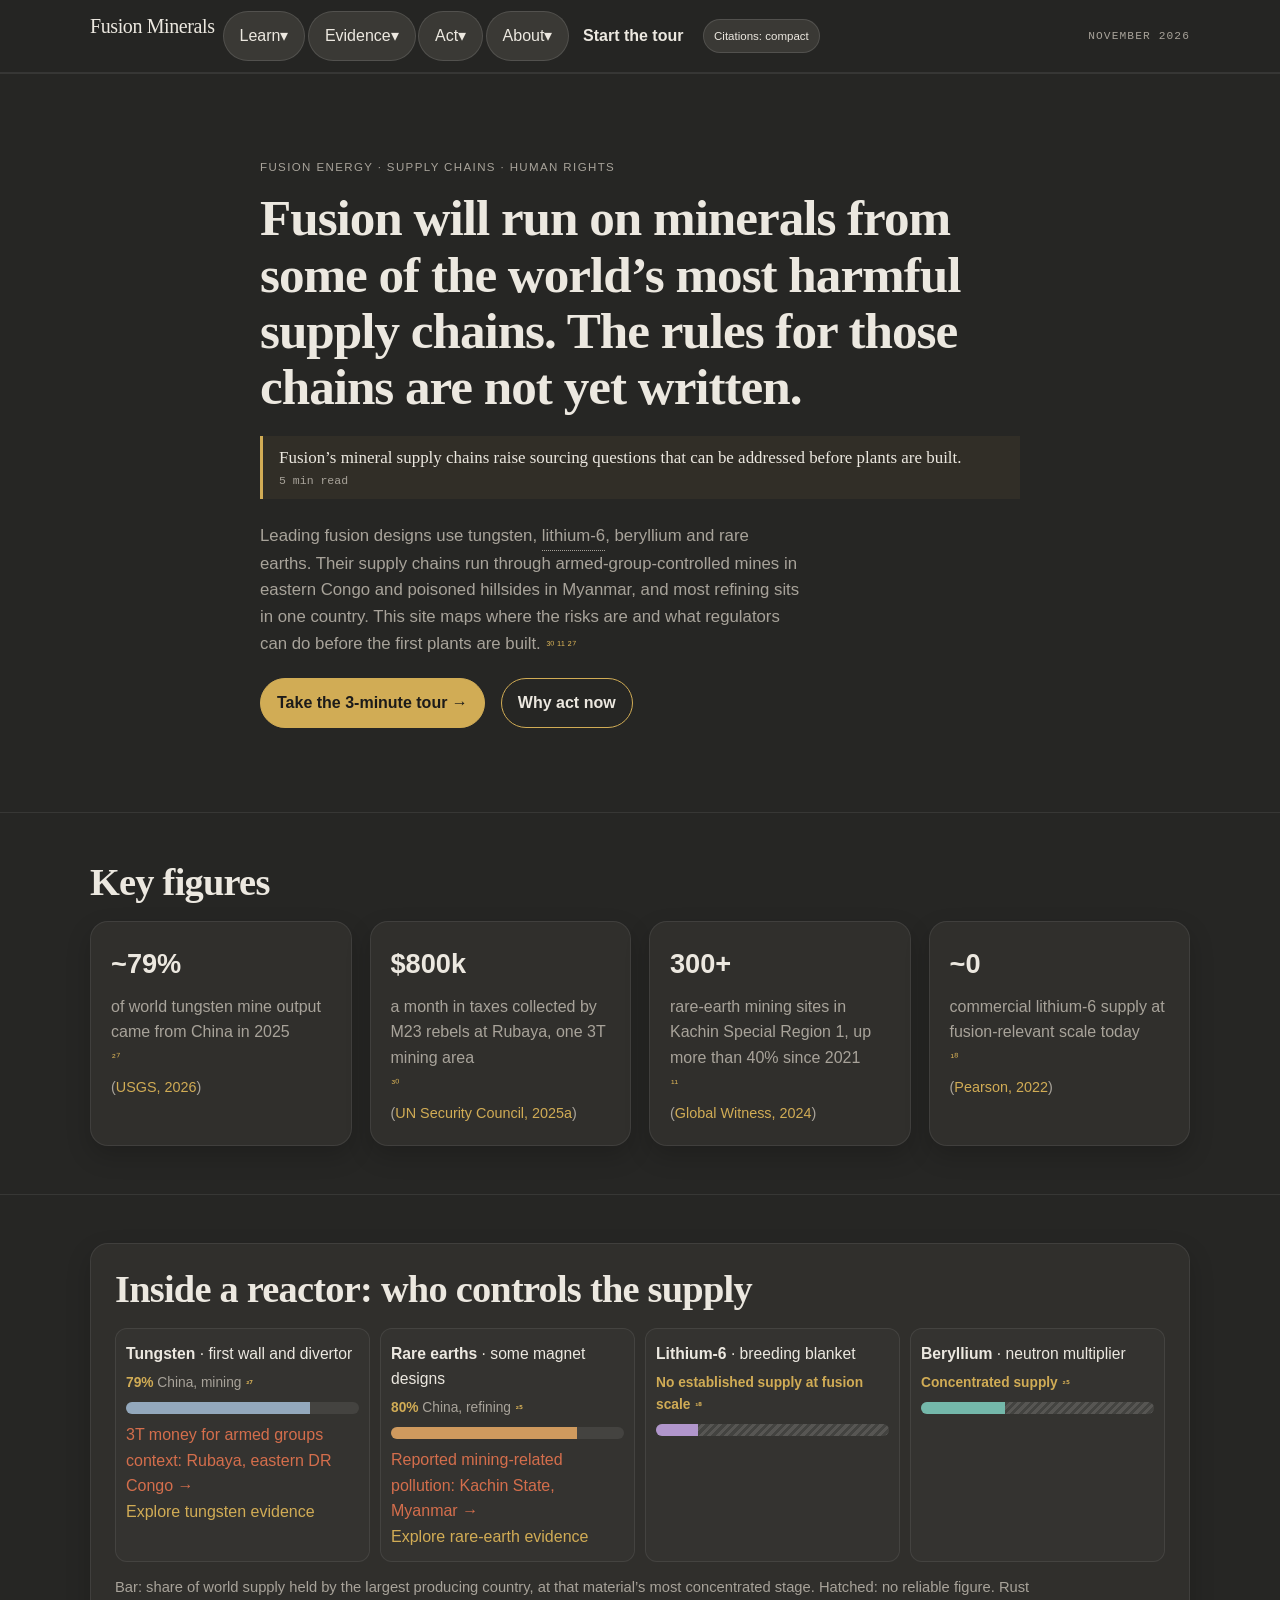
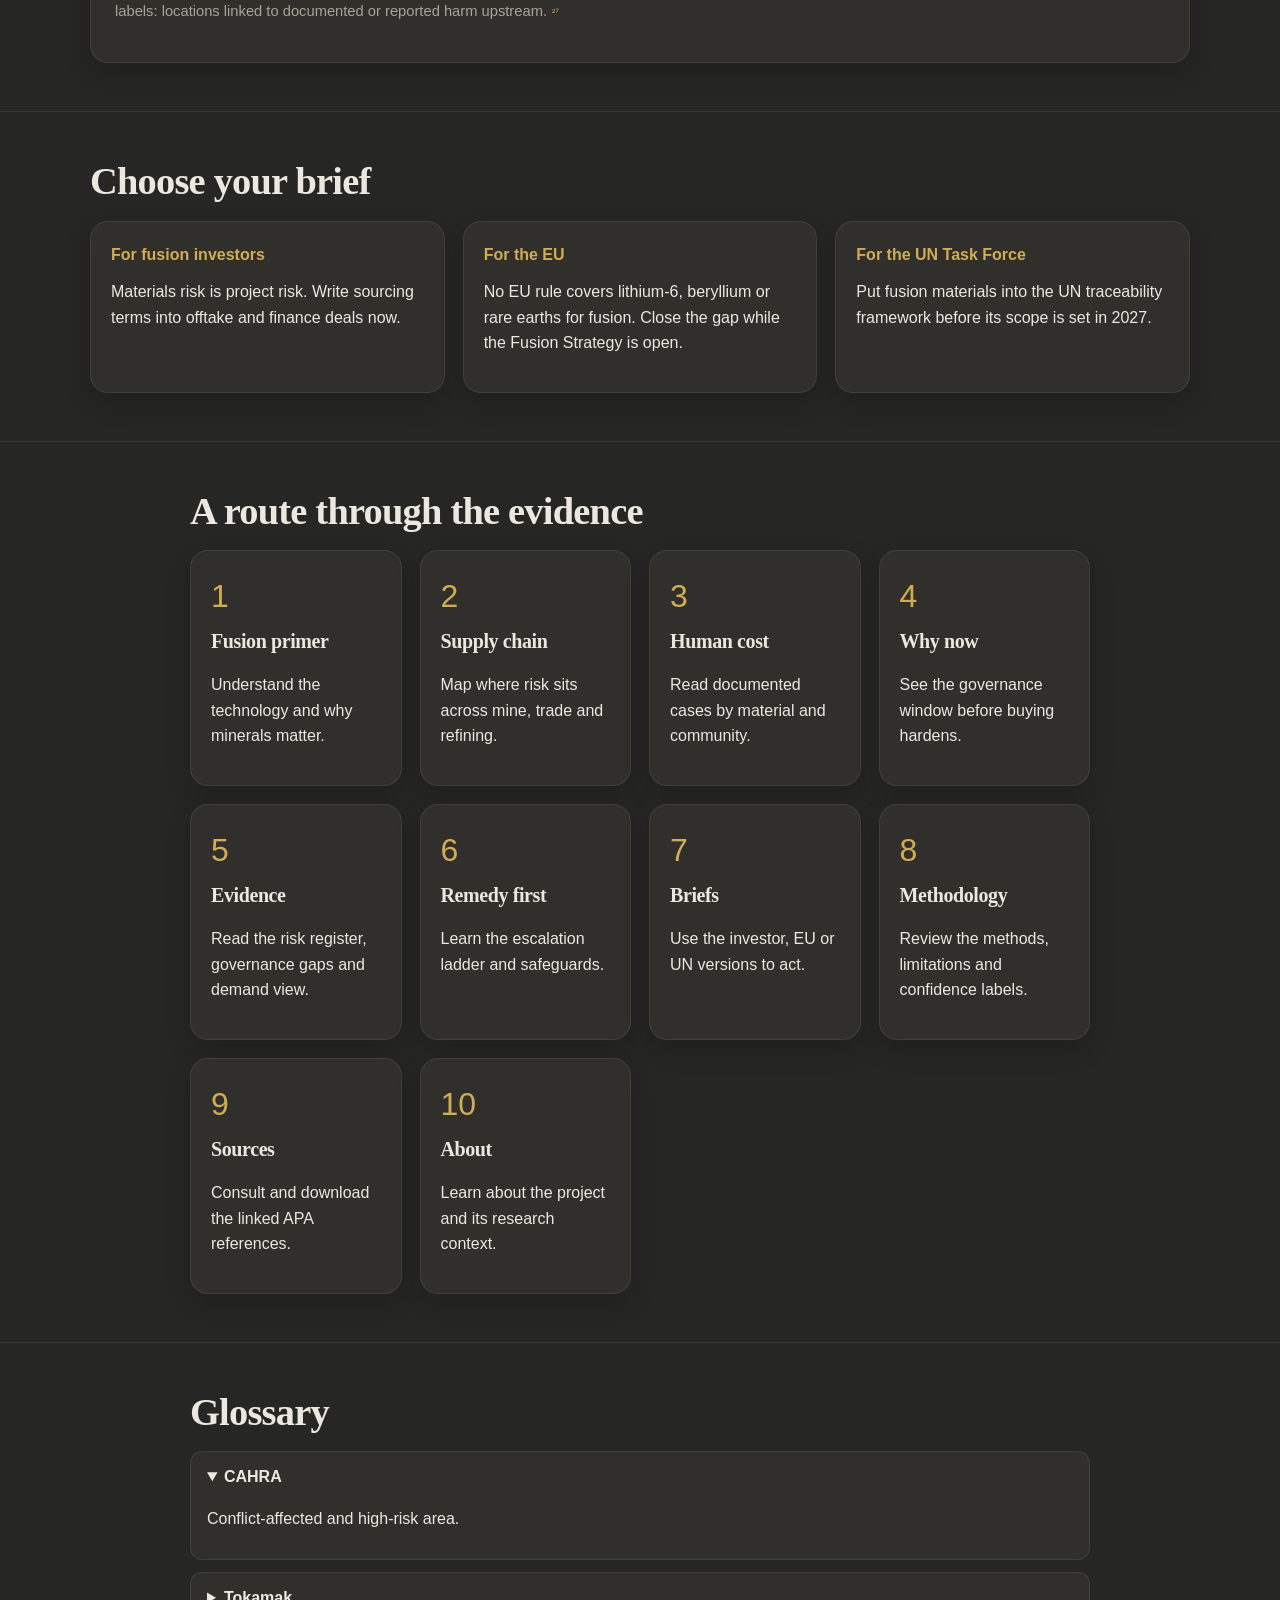
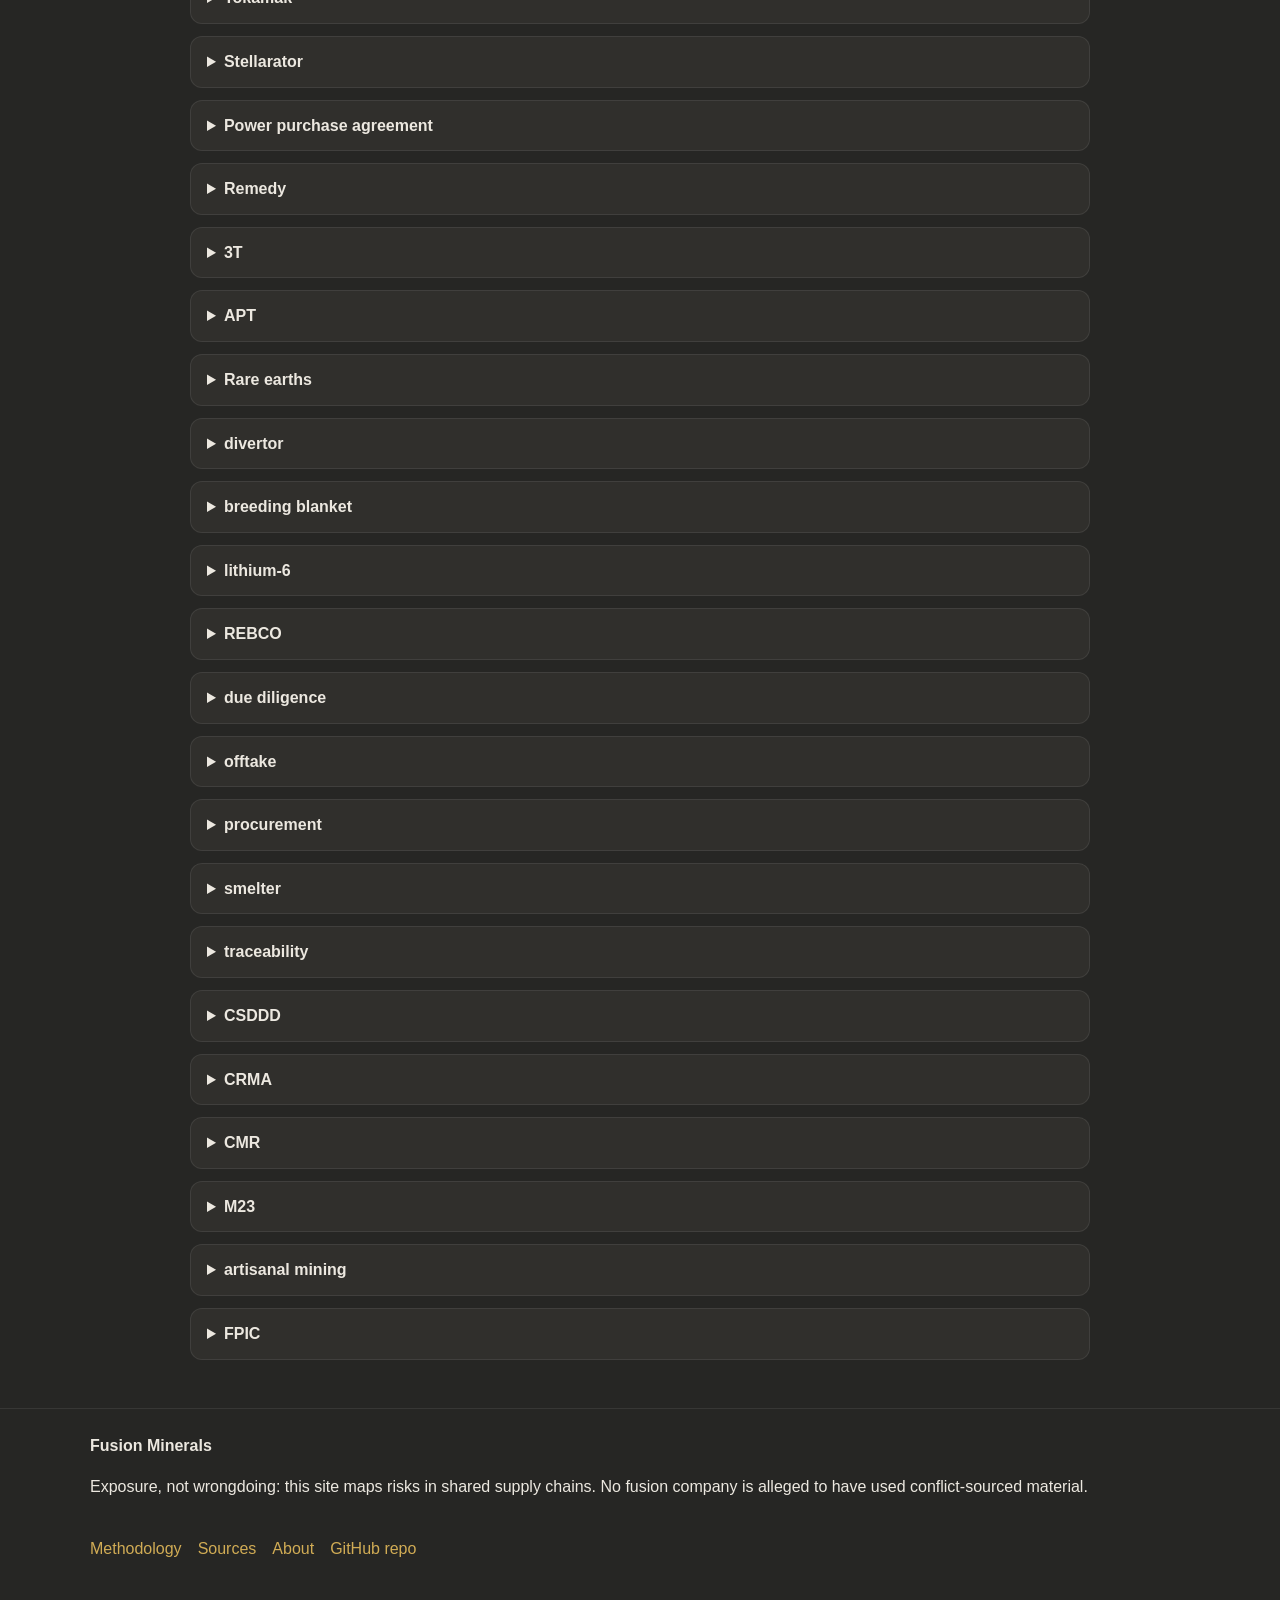
==== commit ad6b816e: "Part 4: Improve fusion primer Co-authored-by: Copilot <223556219+Copilot@users.noreply.github.com>" ====
--- a/index.html
+++ b/index.html
@@ -5,7 +5,7 @@
     <meta name="viewport" content="width=device-width, initial-scale=1.0" />
     <title>Fusion Minerals</title>
     <meta name="description" content="Fusion Minerals — supply chain risk in fusion minerals." />
-    <link rel="stylesheet" href="css/styles.css?v=16" />
+    <link rel="stylesheet" href="css/styles.css?v=17" />
   </head>
   <body>
     <header class="site-header">
@@ -261,21 +261,85 @@
           <h2>What is fusion</h2>
           <div class="fusion-grid">
             <div class="diagram-box">
-              <div class="fusion-vs">
-                <div class="fusion-box">
-                  <h3>Fusion</h3>
-                  <div class="atom atom-merge"></div>
-                  <p>Two small nuclei merge. Helium and a neutron are produced.</p>
+              <figure class="reaction-demo">
+                <svg class="reaction-svg" id="reaction-comparison" viewBox="0 0 680 230" role="img" aria-labelledby="reaction-title reaction-desc">
+                  <title id="reaction-title">Fusion and fission compared</title>
+                  <desc id="reaction-desc">Fusion joins deuterium and tritium to make helium and a neutron. Fission splits a heavy nucleus into smaller nuclei and neutrons.</desc>
+                  <rect class="reaction-frame" x="8" y="8" width="320" height="210" rx="14"></rect>
+                  <rect class="reaction-frame" x="352" y="8" width="320" height="210" rx="14"></rect>
+                  <text class="reaction-heading" x="26" y="38">Fusion</text>
+                  <text class="reaction-label" x="26" y="62">Light nuclei join</text>
+                  <g class="fusion-fuel fusion-fuel-a">
+                    <circle class="nucleus" cx="76" cy="112" r="22"></circle>
+                    <text class="nucleus-label" x="76" y="117" text-anchor="middle">D</text>
+                  </g>
+                  <text class="reaction-symbol" x="104" y="117">+</text>
+                  <g class="fusion-fuel fusion-fuel-b">
+                    <circle class="nucleus" cx="132" cy="112" r="22"></circle>
+                    <text class="nucleus-label" x="132" y="117" text-anchor="middle">T</text>
+                  </g>
+                  <text class="reaction-symbol" x="163" y="117">→</text>
+                  <g class="fusion-product">
+                    <circle class="product-nucleus" cx="211" cy="112" r="24"></circle>
+                    <text class="nucleus-label" x="211" y="117" text-anchor="middle">He</text>
+                    <circle class="neutron" cx="270" cy="112" r="10"></circle>
+                    <text class="neutron-label" x="270" y="116" text-anchor="middle">n</text>
+                  </g>
+                  <text class="reaction-footnote" x="26" y="187">Deuterium + tritium → helium + neutron</text>
+
+                  <text class="reaction-heading" x="370" y="38">Fission</text>
+                  <text class="reaction-label" x="370" y="62">A heavy nucleus splits</text>
+                  <circle class="neutron" cx="403" cy="112" r="10"></circle>
+                  <text class="neutron-label" x="403" y="116" text-anchor="middle">n</text>
+                  <text class="reaction-symbol" x="424" y="117">+</text>
+                  <g class="fission-core">
+                    <circle class="heavy-nucleus" cx="468" cy="112" r="27"></circle>
+                    <text class="nucleus-label" x="468" y="117" text-anchor="middle">heavy</text>
+                  </g>
+                  <text class="reaction-symbol" x="505" y="117">→</text>
+                  <g class="fission-products">
+                    <circle class="product-nucleus" cx="555" cy="98" r="19"></circle>
+                    <circle class="product-nucleus" cx="604" cy="126" r="16"></circle>
+                    <circle class="neutron" cx="646" cy="98" r="8"></circle>
+                    <circle class="neutron" cx="640" cy="145" r="8"></circle>
+                  </g>
+                  <text class="reaction-footnote" x="370" y="187">A heavy nucleus → smaller nuclei + neutrons</text>
+                </svg>
+                <div class="mobile-reaction-labels" aria-hidden="true">
+                  <p><strong>Fusion:</strong> deuterium + tritium → helium + neutron</p>
+                  <p><strong>Fission:</strong> a heavy nucleus → smaller nuclei + neutrons</p>
                 </div>
-                <div class="fission-box">
-                  <h3>Fission</h3>
-                  <div class="atom atom-split"></div>
-                  <p>A large nucleus splits into smaller parts.</p>
-                </div>
+                <figcaption>Conceptual diagrams; not to scale.</figcaption>
+              </figure>
+              <div class="reaction-controls">
+                <button class="button" id="reaction-play" type="button" aria-controls="reaction-comparison">Play comparison</button>
+                <p id="reaction-status" role="status" aria-live="polite">Static view. Fusion joins; fission splits.</p>
               </div>
             </div>
             <div>
-              <p>Many magnetic-confinement designs use a deuterium-tritium reaction. Light nuclei fuse at about 150 million °C, producing helium, a neutron and energy. Fission splits heavy nuclei. Other fusion concepts may use different fuels and operating conditions.</p>
+              <p>Fusion joins two light nuclei. Deuterium-tritium fusion produces helium and a neutron. Fission splits a heavy nucleus into smaller parts. ITER says its deuterium-tritium plasma must reach about 150 million °C. <span data-cite="iter-tokamak"></span><!-- VERIFY --> Other designs may use different fuels and conditions.</p>
+              <h3 class="temperature-heading">Temperature comparison</h3>
+              <figure class="temperature-figure">
+                <svg class="temperature-chart" viewBox="0 0 360 300" role="img" aria-labelledby="temperature-title temperature-desc">
+                  <title id="temperature-title">Solar core and fusion plasma temperatures</title>
+                  <desc id="temperature-desc">The Sun's core is about 15 million degrees Celsius. ITER's deuterium-tritium plasma target is about 150 million degrees Celsius. The vertical scale omits the range from 20 to 140 million degrees.</desc>
+                  <line class="temperature-axis" x1="48" y1="255" x2="330" y2="255"></line>
+                  <line class="temperature-axis" x1="48" y1="65" x2="48" y2="255"></line>
+                  <text class="temperature-axis-label" x="8" y="77">°C</text>
+                  <text class="temperature-axis-label" x="8" y="95">millions</text>
+                  <text class="temperature-tick" x="30" y="260">0</text>
+                  <rect class="temperature-sun" x="88" y="195" width="74" height="60" rx="5"></rect>
+                  <text class="temperature-value" x="125" y="184" text-anchor="middle">15 million °C</text>
+                  <text class="temperature-name" x="125" y="280" text-anchor="middle">Sun’s core</text>
+                  <rect class="temperature-plasma" x="220" y="175" width="70" height="80" rx="5"></rect>
+                  <rect class="temperature-plasma" x="220" y="115" width="70" height="40" rx="5"></rect>
+                  <path class="temperature-break" d="M212 174 l8 -8 M290 174 l8 -8 M212 162 l8 -8 M290 162 l8 -8"></path>
+                  <text class="temperature-value" x="255" y="103" text-anchor="middle">150 million °C</text>
+                  <text class="temperature-name" x="255" y="280" text-anchor="middle">ITER D-T plasma</text>
+                </svg>
+                <figcaption>Broken vertical scale: 20–140 million °C omitted. Bar heights are not directly proportional.</figcaption>
+              </figure>
+              <p class="verification-note">Author check: confirm the selected values and their intended comparison before publication. <span data-cite="nasa-sun-facts,iter-tokamak"></span><!-- VERIFY --></p>
               <ul>
                 <li>The fusion reaction itself does not emit carbon dioxide; the full lifecycle footprint also depends on construction, materials and energy inputs.</li>
                 <li>Waste characteristics differ from fission and depend on material choices and neutron exposure.</li>
@@ -360,31 +424,49 @@
               <p>Select a layer to inspect the material risk.</p>
             </div>
           </div>
-          <div class="table-scroll" role="region" aria-label="Fusion reactor layers and material risks" tabindex="0">
-          <table class="accessible-table">
-            <thead>
-              <tr><th>Layer</th><th>Role</th><th>Materials</th><th>Key supply risk</th></tr>
-            </thead>
-            <tbody>
-              <tr><td>Plasma</td><td>Fuel burns here</td><td>Deuterium, tritium</td><td>Fuel supply and isotopic separation</td></tr>
-              <tr><td>First wall</td><td>Faces the plasma</td><td>Design-dependent; may include tungsten or beryllium</td><td>Material choice, concentration and traceability vary by design</td></tr>
-              <tr><td>Divertor</td><td>Removes heat and exhaust</td><td>Tungsten</td><td>Concentrated refining and governance gaps</td></tr>
-              <tr><td>Breeding blanket</td><td>Makes new tritium, captures heat</td><td>Lithium (lithium-6), beryllium or lead</td><td>Lithium-6 supply is effectively zero</td></tr>
-              <tr><td>Shield</td><td>Protects the magnets</td><td>Tungsten carbide, steel</td><td>Material concentration and processing bottlenecks</td></tr>
-              <tr><td>Vacuum vessel</td><td>Sealed chamber</td><td>Steel</td><td>Industrial supply chain, not the main risk theme</td></tr>
-              <tr><td>Magnets</td><td>Confine the plasma</td><td>Superconductors vary by design, including REBCO or niobium-tin</td><td>Material demand and upstream exposure depend on magnet architecture</td></tr>
-              <tr><td>Cryostat</td><td>Keeps magnets cold</td><td>Steel, helium</td><td>Industrial supply chain and gas logistics</td></tr>
-            </tbody>
-          </table>
-          </div>
+          <details class="primer-table-disclosure">
+            <summary>Show the full reactor layer table</summary>
+            <div class="table-scroll" role="region" aria-label="Fusion reactor layers and material risks" tabindex="0">
+              <table class="accessible-table">
+                <thead>
+                  <tr><th>Layer</th><th>Role</th><th>Materials</th><th>Key supply risk</th></tr>
+                </thead>
+                <tbody>
+                  <tr><td>Plasma</td><td>Fuel burns here</td><td>Deuterium, tritium</td><td>Fuel supply and isotopic separation</td></tr>
+                  <tr><td>First wall</td><td>Faces the plasma</td><td>Design-dependent; may include tungsten or beryllium</td><td>Material choice, concentration and traceability vary by design</td></tr>
+                  <tr><td>Divertor</td><td>Removes heat and exhaust</td><td>Tungsten</td><td>Concentrated refining and governance gaps</td></tr>
+                  <tr><td>Breeding blanket</td><td>Makes new tritium, captures heat</td><td>Lithium (lithium-6), beryllium or lead</td><td>Lithium-6 supply is effectively zero</td></tr>
+                  <tr><td>Shield</td><td>Protects the magnets</td><td>Tungsten carbide, steel</td><td>Material concentration and processing bottlenecks</td></tr>
+                  <tr><td>Vacuum vessel</td><td>Sealed chamber</td><td>Steel</td><td>Industrial supply chain, not the main risk theme</td></tr>
+                  <tr><td>Magnets</td><td>Confine the plasma</td><td>Superconductors vary by design, including REBCO or niobium-tin</td><td>Material demand and upstream exposure depend on magnet architecture</td></tr>
+                  <tr><td>Cryostat</td><td>Keeps magnets cold</td><td>Steel, helium</td><td>Industrial supply chain and gas logistics</td></tr>
+                </tbody>
+              </table>
+            </div>
+          </details>
 
           <h2>Who is building it</h2>
           <div class="company-grid">
-            <div class="company-card"><h3>Tokamak</h3><p>Commonwealth Fusion Systems; Tokamak Energy; ITER.</p><span>Backers include Google and Nvidia.</span></div>
-            <div class="company-card"><h3>Stellarator</h3><p>Proxima Fusion; Thea Energy.</p><span>Backed by Google.</span></div>
-            <div class="company-card"><h3>Field-reversed / pulsed</h3><p>Helion; TAE Technologies.</p><span>Microsoft will buy at least 50 MW from Helion by 2028.</span></div>
-            <div class="company-card"><h3>Magnetised target</h3><p>General Fusion.</p><span>Listed on Nasdaq in 2026.</span></div>
-            <div class="company-card"><h3>Inertial / laser</h3><p>Inertia; Focused Energy; Marvel Fusion; Pacific Fusion.</p><span>Backed by Google.</span></div>
+            <details class="company-card approach-card">
+              <summary><h3>Tokamak</h3><span>Show projects and backers</span></summary>
+              <div class="approach-content"><p>Commonwealth Fusion Systems; Tokamak Energy; ITER.</p><span>Backers include Google and Nvidia.</span></div>
+            </details>
+            <details class="company-card approach-card">
+              <summary><h3>Stellarator</h3><span>Show projects and backers</span></summary>
+              <div class="approach-content"><p>Proxima Fusion; Thea Energy.</p><span>Backed by Google.</span></div>
+            </details>
+            <details class="company-card approach-card">
+              <summary><h3>Field-reversed / pulsed</h3><span>Show projects and backers</span></summary>
+              <div class="approach-content"><p>Helion; TAE Technologies.</p><span>Microsoft will buy at least 50 MW from Helion by 2028.</span></div>
+            </details>
+            <details class="company-card approach-card">
+              <summary><h3>Magnetised target</h3><span>Show projects and backers</span></summary>
+              <div class="approach-content"><p>General Fusion.</p><span>Listed on Nasdaq in 2026.</span></div>
+            </details>
+            <details class="company-card approach-card">
+              <summary><h3>Inertial / laser</h3><span>Show projects and backers</span></summary>
+              <div class="approach-content"><p>Inertia; Focused Energy; Marvel Fusion; Pacific Fusion.</p><span>Backed by Google.</span></div>
+            </details>
           </div>
 
           <h2>Why it matters now</h2>
@@ -909,8 +991,8 @@
       </div>
     </footer>
 
-    <script src="js/data.js?v=6"></script>
+    <script src="js/data.js?v=7"></script>
     <script src="js/timeline.js?v=3"></script>
-    <script src="js/app.js?v=17"></script>
+    <script src="js/app.js?v=18"></script>
   </body>
 </html>
--- a/css/styles.css
+++ b/css/styles.css
@@ -304,14 +304,61 @@
 
 .fusion-grid { display: grid; grid-template-columns: 1.1fr 0.9fr; gap: 24px; }
 .diagram-box { background: var(--surface-2); border-radius: 18px; padding: 24px; border: 1px solid rgba(255,255,255,0.08); }
-.fusion-vs { display: grid; grid-template-columns: 1fr 1fr; gap: 18px; }
-.fusion-box, .fission-box { background: rgba(255,255,255,0.02); border-radius: 12px; padding: 14px; border: 1px solid rgba(255,255,255,0.06); }
-.atom { position: relative; height: 90px; margin: 12px auto; }
-.atom::before, .atom::after { content: ""; position: absolute; border-radius: 50%; }
-.atom::before { width: 26px; height: 26px; background: var(--gold); left: 50%; top: 50%; transform: translate(-50%, -50%); }
-.atom::after { width: 52px; height: 52px; border: 2px solid rgba(255,255,255,0.5); left: 50%; top: 50%; transform: translate(-50%, -50%); }
-.atom-merge::after { border-style: solid; }
-.atom-split::after { border-style: dashed; }
+.reaction-demo { margin: 0; }
+.reaction-svg { display: block; width: 100%; height: auto; }
+.reaction-frame { fill: var(--surface); stroke: var(--soft); stroke-width: 1.5; }
+.reaction-heading { fill: var(--gold); font: 600 21px system-ui, sans-serif; }
+.reaction-label, .reaction-footnote { fill: var(--muted); font: 13px system-ui, sans-serif; }
+.reaction-symbol { fill: var(--fg); font: 21px system-ui, sans-serif; }
+.nucleus { fill: var(--gold); }
+.product-nucleus { fill: var(--lithium); }
+.heavy-nucleus { fill: var(--tungsten); }
+.neutron { fill: var(--rust); }
+.nucleus-label, .neutron-label { fill: var(--bg); font: 600 11px system-ui, sans-serif; }
+.fusion-fuel { transform-box: fill-box; transform-origin: center; transition: transform 1.2s ease, opacity 0.2s ease; }
+.fusion-product, .fission-products { opacity: 0; }
+.fission-core { transition: opacity 0.25s ease; }
+.reaction-svg.is-playing .fusion-fuel-a { transform: translateX(20px); }
+.reaction-svg.is-playing .fusion-fuel-b { transform: translateX(-20px); }
+.reaction-svg.is-playing .fusion-product, .reaction-svg.is-playing .fission-products { animation: reaction-reveal 1.5s ease forwards; }
+.reaction-svg.is-playing .fission-core { animation: reaction-hide 1.5s ease forwards; }
+.reaction-svg.is-complete .fusion-fuel, .reaction-svg.is-complete .fission-core { opacity: 0; }
+.reaction-svg.is-complete .fusion-product, .reaction-svg.is-complete .fission-products { opacity: 1; }
+.reaction-demo figcaption, .temperature-figure figcaption { color: var(--muted); font-size: 0.78rem; margin-top: 6px; }
+.mobile-reaction-labels { display: none; }
+.reaction-controls { display: flex; align-items: center; flex-wrap: wrap; gap: 12px; margin-top: 16px; }
+.reaction-controls p { margin: 0; color: var(--muted); font-size: 0.88rem; }
+.temperature-heading { margin-top: 22px; }
+.temperature-figure { margin: 12px 0; padding: 10px; background: var(--surface-2); border: 1px solid rgba(255,255,255,0.08); border-radius: 12px; }
+.temperature-chart { display: block; width: 100%; height: auto; }
+.temperature-axis { stroke: var(--muted); stroke-width: 1.5; }
+.temperature-axis-label, .temperature-tick, .temperature-break-label { fill: var(--muted); font: 12px system-ui, sans-serif; }
+.temperature-sun { fill: var(--gold); }
+.temperature-plasma { fill: var(--rust); }
+.temperature-break { fill: none; stroke: var(--surface-2); stroke-width: 4; }
+.temperature-value { fill: var(--fg); font: 600 14px system-ui, sans-serif; }
+.temperature-name { fill: var(--muted); font: 13px system-ui, sans-serif; }
+.verification-note { padding-left: 12px; border-left: 3px solid var(--gold); color: var(--muted); }
+.primer-table-disclosure { margin-top: 18px; border-top: 1px solid rgba(255,255,255,0.1); }
+.primer-table-disclosure summary { padding: 14px 0; color: var(--gold); font-weight: 600; cursor: pointer; }
+.primer-table-disclosure[open] summary { padding-bottom: 4px; }
+.approach-card { padding: 0; overflow: hidden; }
+.approach-card summary { display: flex; align-items: center; justify-content: space-between; gap: 12px; padding: 18px 20px; cursor: pointer; }
+.approach-card summary h3 { margin: 0; }
+.approach-card summary > span { color: var(--muted); font-size: 0.8rem; text-align: right; }
+.approach-content { padding: 0 20px 20px; }
+.approach-content p { margin: 0 0 8px; }
+.approach-content span { margin-top: 0; }
+
+@keyframes reaction-reveal {
+  0%, 62% { opacity: 0; }
+  100% { opacity: 1; }
+}
+
+@keyframes reaction-hide {
+  0%, 62% { opacity: 1; }
+  100% { opacity: 0; }
+}
 
 .cutaway-wrap { display: grid; grid-template-columns: 1.2fr 0.8fr; gap: 20px; align-items: start; }
 .cutaway-visual {
@@ -718,9 +765,16 @@
   .cutaway-svg .layer-label, .cutaway-svg .layer-material, .cutaway-svg .layer-leader { display: none; }
   .cutaway-layer-list { display: grid; gap: 6px; margin: 8px; padding: 0; list-style: none; }
   .cutaway-list-layer { flex-wrap: wrap; }
+  .reaction-svg .reaction-heading, .reaction-svg .reaction-label, .reaction-svg .reaction-symbol,
+  .reaction-svg .reaction-footnote, .reaction-svg .nucleus-label, .reaction-svg .neutron-label { display: none; }
+  .mobile-reaction-labels { display: grid; gap: 4px; margin-top: 8px; }
+  .mobile-reaction-labels p { margin: 0; color: var(--muted); font-size: 0.8rem; }
 }
 @media (prefers-reduced-motion: reduce) {
   .cutaway-svg .layer, .cutaway-list-layer { transition: none; }
+  .reaction-svg .fusion-fuel, .reaction-svg .fission-core { transition: none; }
+  .reaction-svg.is-playing .fusion-product, .reaction-svg.is-playing .fission-products,
+  .reaction-svg.is-playing .fission-core { animation: none; }
 }
 
 @media (max-width: 720px) {
@@ -747,6 +801,10 @@
 
 @media print {
   .timeline-scroll, .table-scroll, .table-wrap { overflow: visible; }
+  #primer details > :not(summary) { display: block !important; }
+  #primer .reaction-controls { display: none; }
+  #primer .reaction-svg .fusion-fuel, #primer .reaction-svg .fission-core { display: none; }
+  #primer .reaction-svg .fusion-product, #primer .reaction-svg .fission-products { opacity: 1; }
   .table-scroll::after { display: none; }
   .timeline-scroll::after, .timeline-scroll-hint, .timeline-filters { display: none !important; }
   .rail-timeline { width: 100%; min-width: 0; }
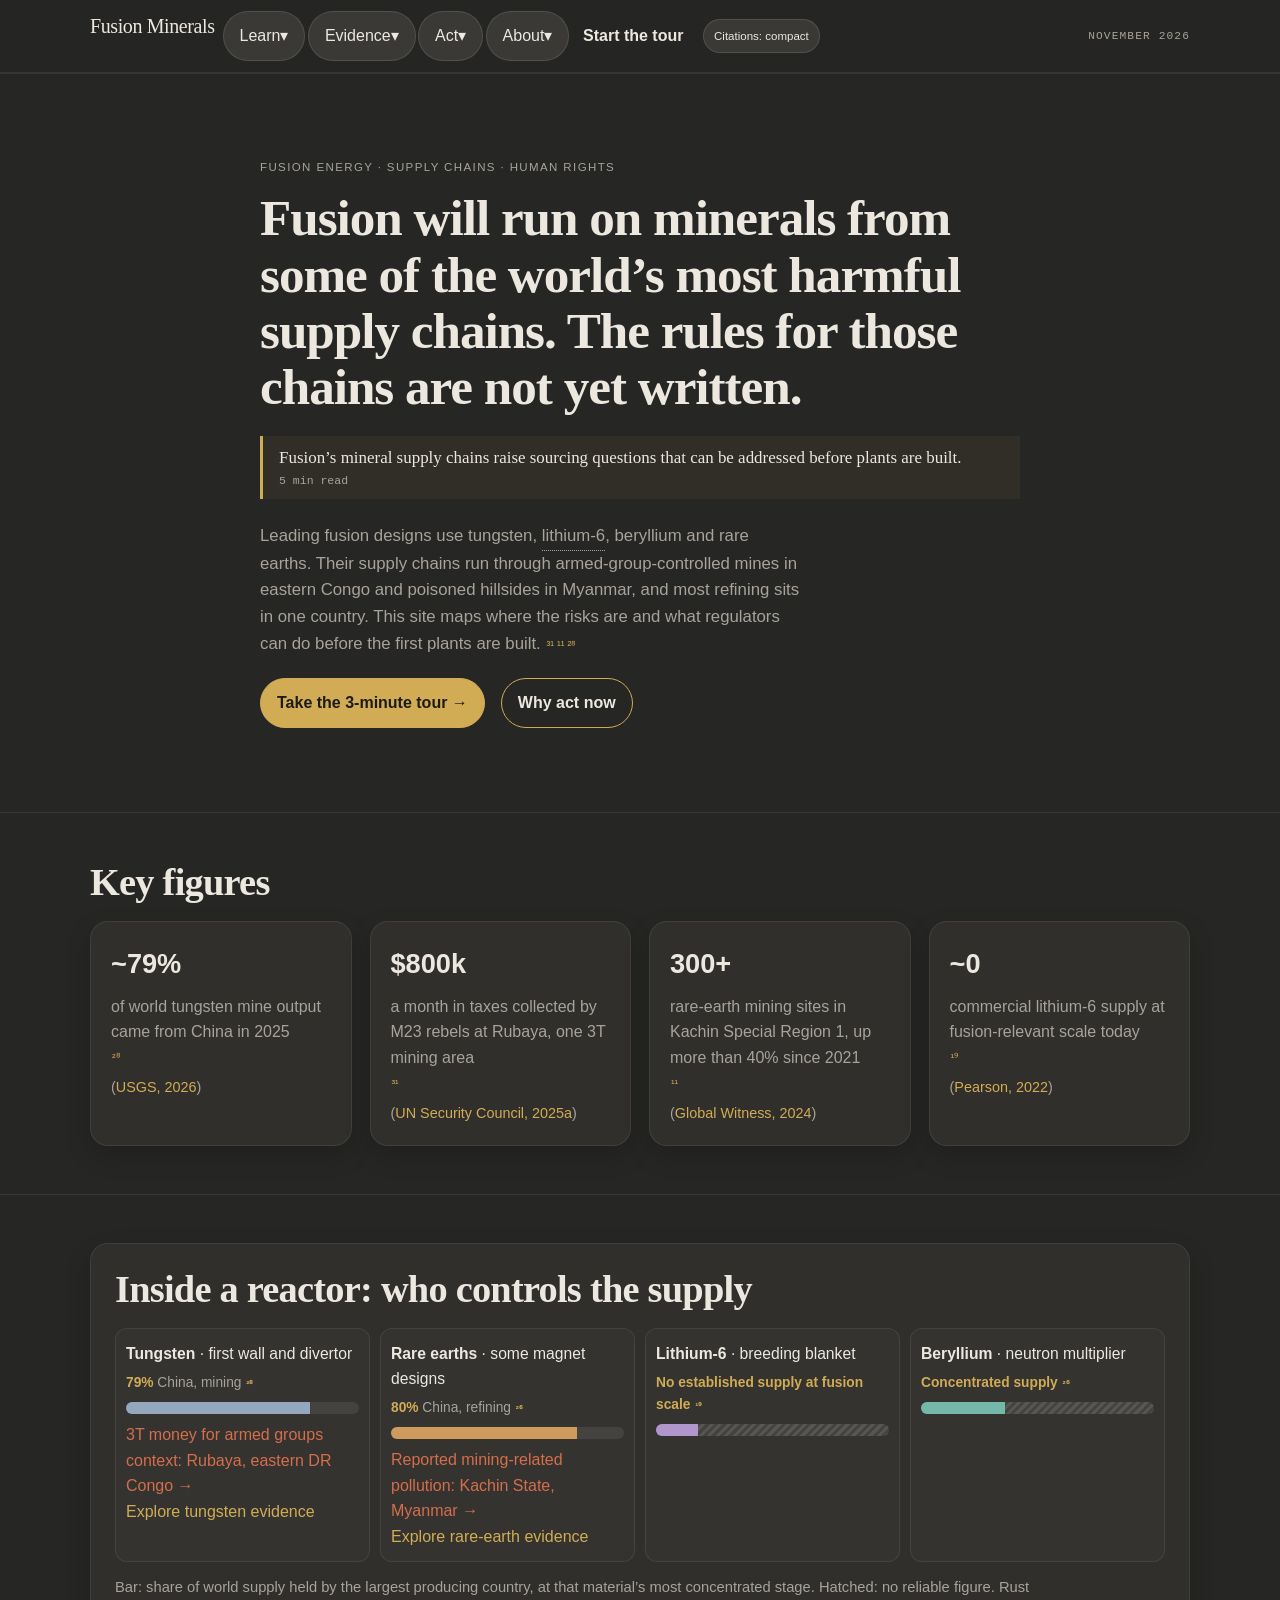
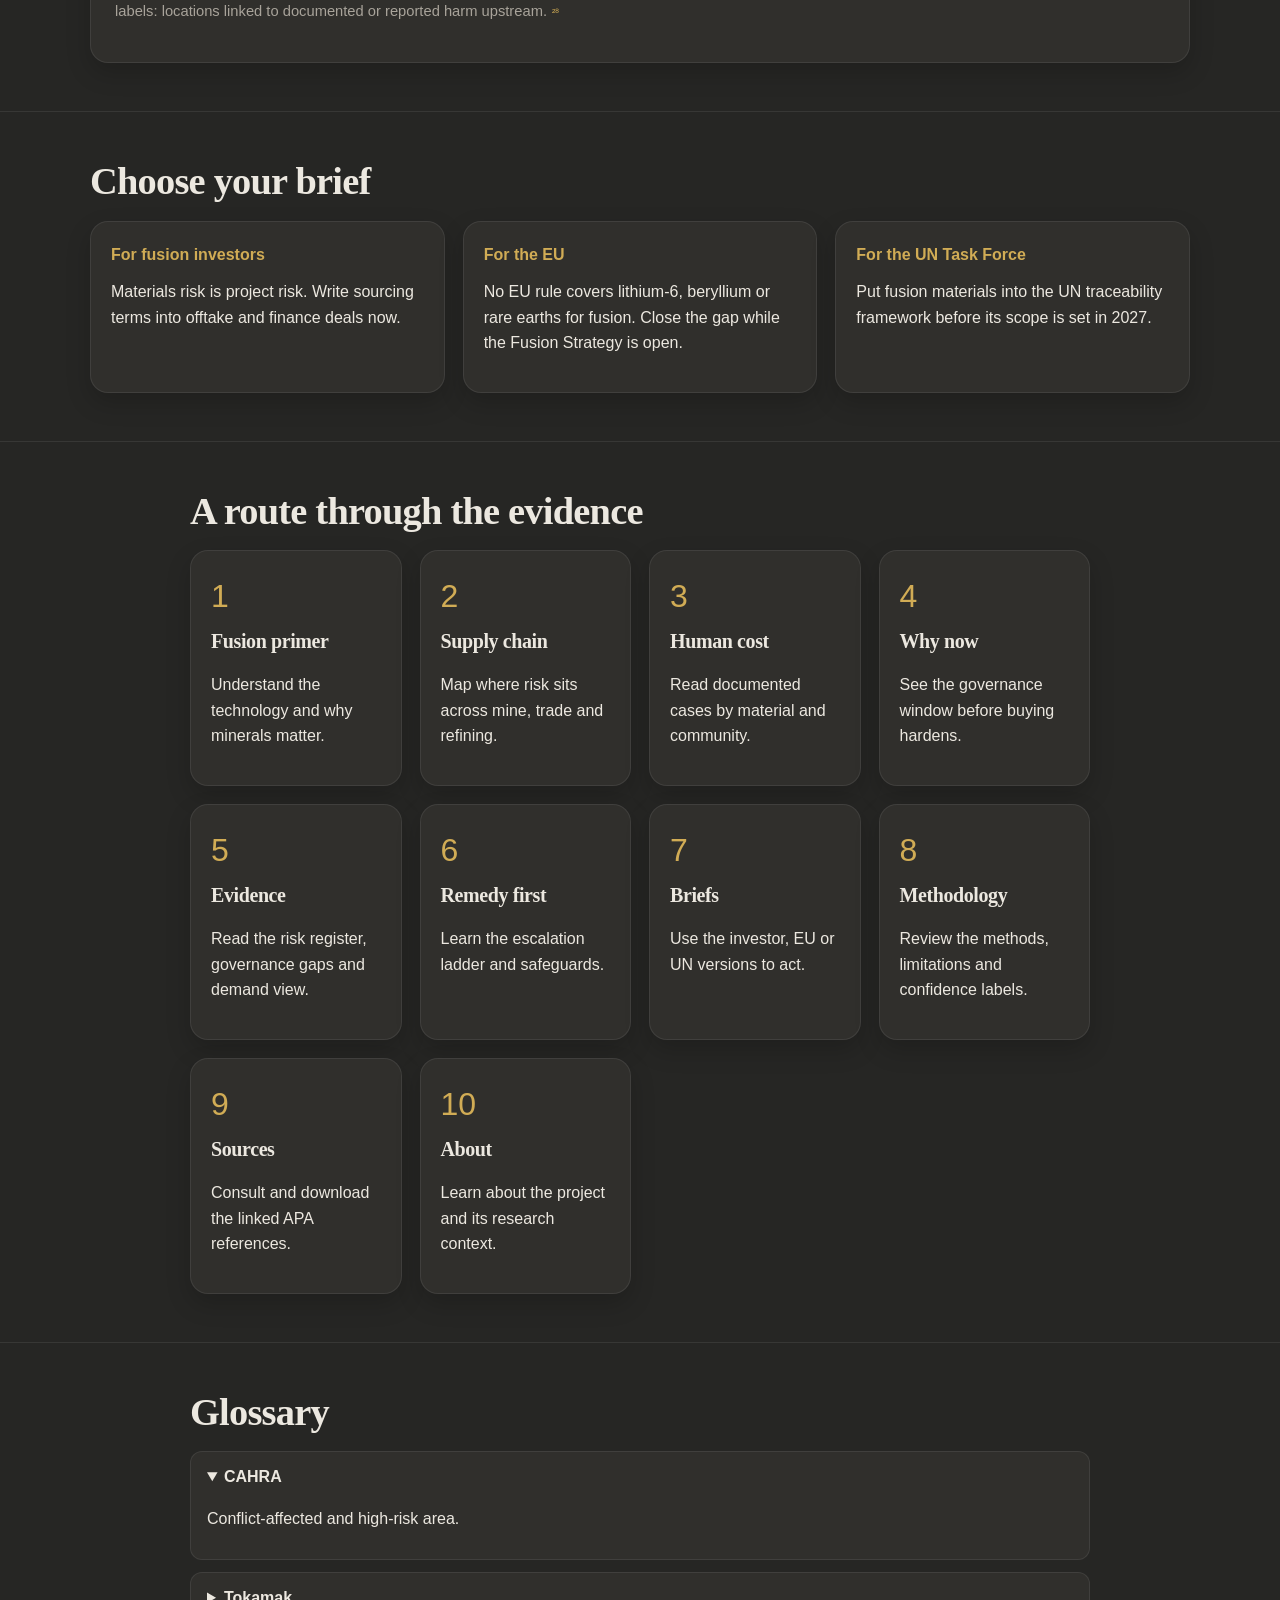
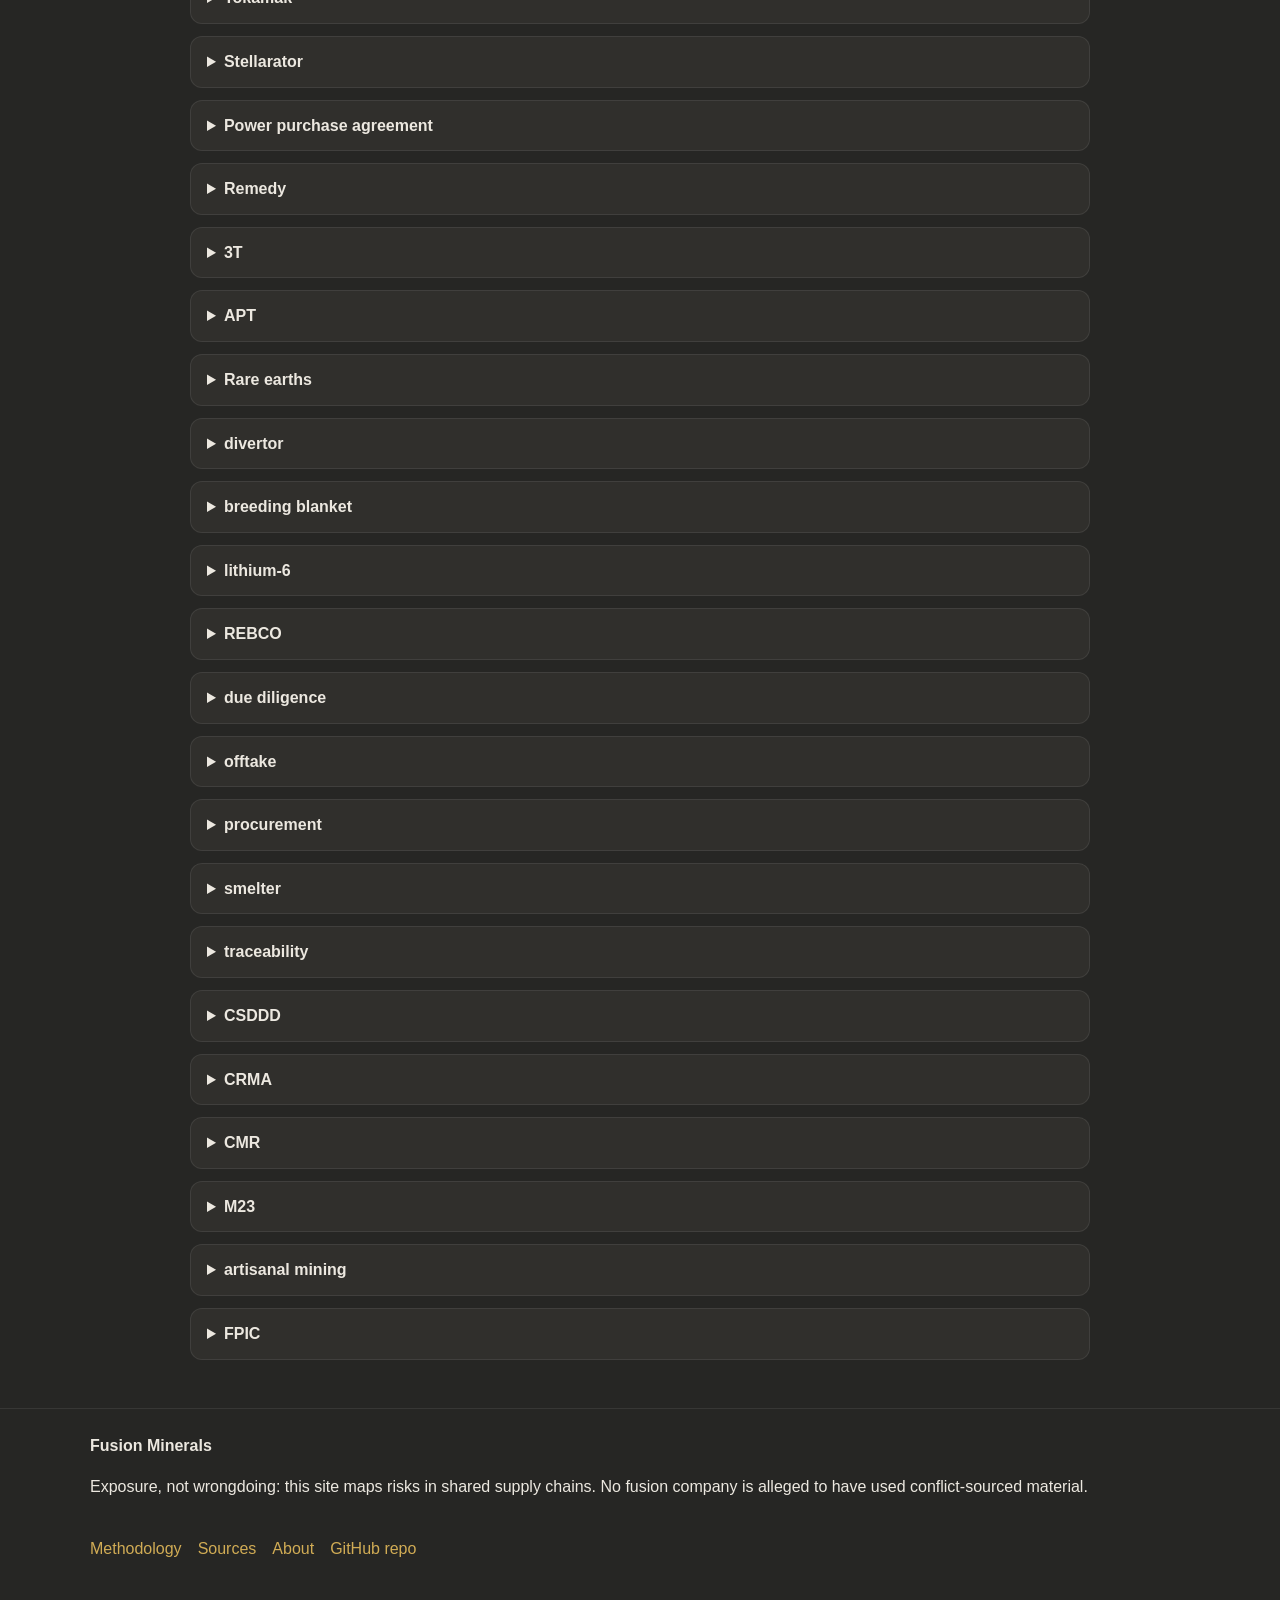
==== commit d0d28f4e: "Part 5: Add evidence interactions Co-authored-by: Copilot <223556219+Copilot@users.noreply.github.co" ====
--- a/index.html
+++ b/index.html
@@ -5,7 +5,7 @@
     <meta name="viewport" content="width=device-width, initial-scale=1.0" />
     <title>Fusion Minerals</title>
     <meta name="description" content="Fusion Minerals — supply chain risk in fusion minerals." />
-    <link rel="stylesheet" href="css/styles.css?v=17" />
+    <link rel="stylesheet" href="css/styles.css?v=19" />
   </head>
   <body>
     <header class="site-header">
@@ -498,6 +498,10 @@
           <div class="chain-layout">
             <div class="chain-panel">
               <h3>Supply chain map</h3>
+              <div class="chain-journey-controls">
+                <button class="button button-secondary" id="chain-journey-toggle" type="button" aria-controls="chain-flow" aria-pressed="false">Play journey</button>
+                <p id="chain-journey-status" role="status" aria-live="polite">Ready at the first stage.</p>
+              </div>
               <div class="chain-flow" id="chain-flow"></div>
               <div class="legend">
                 <span><i class="dot mine"></i> Mine</span>
@@ -523,52 +527,80 @@
           <h2>Who pays for fusion’s minerals</h2>
           <p class="lede">The mines and refineries that will supply fusion already carry a human cost. These are the documented cases, by material. They show who is exposed, not who is to blame.</p>
 
-          <div class="human-dimensions" aria-label="Five dimensions of human cost">
-            <article><span>Lives</span><strong>200+</strong><p>killed in a Rubaya mine collapse, early 2026</p><span data-cite="reuters-2026"></span></article>
-            <article><span>Children</span><strong>15</strong><p>age of a Kachin miner who died after leaving work</p><span data-cite="gw-2024"></span></article>
-            <article><span>Health</span><strong>134,000</strong><p>US workers estimated to be exposed to beryllium</p><span data-cite="atsdr-2008"></span></article>
-            <article><span>Conflict</span><strong>$800k</strong><p>a month to M23 rebels from Rubaya mining taxes</p><span data-cite="unsc-2025a"></span></article>
-            <article><span>Water</span><strong>10 m+</strong><p>fall in groundwater in 15 years, Salar de Atacama</p><span data-cite="oc-2025"></span></article>
+          <div class="human-dimensions" role="group" aria-label="Five dimensions of human cost">
+            <article><span>Lives</span><strong data-count-target="200" data-count-suffix="+" aria-label="More than 200">200+</strong><p>killed in a Rubaya mine collapse, early 2026</p><span data-cite="reuters-2026"></span></article>
+            <article><span>Children</span><strong data-count-target="15" aria-label="15">15</strong><p>age of a Kachin miner who died after leaving work</p><span data-cite="gw-2024"></span></article>
+            <article><span>Health</span><strong data-count-target="134000" aria-label="134,000">134,000</strong><p>US workers estimated to be exposed to beryllium</p><span data-cite="atsdr-2008"></span></article>
+            <article><span>Conflict</span><strong data-count-target="800" data-count-prefix="$" data-count-suffix="k" aria-label="$800,000">$800k</strong><p>a month to M23 rebels from Rubaya mining taxes</p><span data-cite="unsc-2025a"></span></article>
+            <article><span>Water</span><strong data-count-target="10" data-count-suffix=" m+" aria-label="More than 10 metres">10 m+</strong><p>fall in groundwater in 15 years, Salar de Atacama</p><span data-cite="oc-2025"></span></article>
           </div>
 
           <h3>Case files</h3>
+          <div class="case-filters" role="group" aria-label="Filter case files by material">
+            <button type="button" class="filter active" data-case-filter="all" aria-pressed="true">All cases</button>
+            <button type="button" class="filter" data-case-filter="tungsten" aria-pressed="false">Tungsten</button>
+            <button type="button" class="filter" data-case-filter="lithium" aria-pressed="false">Lithium</button>
+            <button type="button" class="filter" data-case-filter="beryllium" aria-pressed="false">Beryllium</button>
+            <button type="button" class="filter" data-case-filter="ree" aria-pressed="false">Rare earths</button>
+          </div>
+          <p id="case-count" class="count-line" role="status" aria-live="polite"></p>
           <div class="case-grid">
-            <article class="case-card" id="human-cost-rubaya">
-              <span class="material-chip tungsten">Tungsten · 3T</span><span class="confidence">Documented</span>
-              <h3>Rubaya, North Kivu</h3><p class="case-place">DR Congo · controlled by M23 since 2024</p>
+            <details class="case-card" id="human-cost-rubaya" data-material="tungsten">
+              <summary class="case-summary">
+                <span class="case-tags"><span class="material-chip tungsten">Tungsten · 3T</span><span class="confidence">Documented</span></span>
+                <span class="case-title">Rubaya, North Kivu</span><span class="case-place">DR Congo · controlled by M23 since 2024</span>
+                <span class="case-toggle-label"><span class="case-open-label">Open case file</span><span class="case-close-label">Close case file</span></span>
+              </summary>
+              <div class="case-detail">
               <p>Miners dig by hand for a few dollars a day. Two collapses in early 2026 were each reported to kill about 200 people. Victims of the first included children and market women. M23 disputes the second toll. UN experts report that M23 runs a parallel administration over Rubaya. They say it earns at least $800,000 a month from coltan taxes and smuggles 3T minerals into Rwanda. Rubaya supplies more than 15% of the world’s tantalum.</p>
               <p><strong>Who is affected:</strong> Artisanal miners and their families; communities under armed-group administration.</p>
               <p class="case-note">Most evidence concerns coltan; tungsten volumes from Rubaya are not quantified.</p>
               <p><span data-cite="reuters-2026,ap-2026,unsc-2025a"></span></p>
               <a href="#chain-tungsten-mine">Trace this stage →</a>
-            </article>
-            <article class="case-card" id="human-cost-kachin">
-              <span class="material-chip ree">Rare earths</span><span class="confidence">Reported</span>
-              <h3>Kachin Special Region 1</h3><p class="case-place">Myanmar · territory of junta-aligned militias</p>
+              </div>
+            </details>
+            <details class="case-card" id="human-cost-kachin" data-material="ree">
+              <summary class="case-summary">
+                <span class="case-tags"><span class="material-chip ree">Rare earths</span><span class="confidence">Reported</span></span>
+                <span class="case-title">Kachin Special Region 1</span><span class="case-place">Myanmar · territory of junta-aligned militias</span>
+                <span class="case-toggle-label"><span class="case-open-label">Open case file</span><span class="case-close-label">Close case file</span></span>
+              </summary>
+              <div class="case-detail">
               <p>Mining sites rose by more than 40% from 2021 to 2023, to over 300. Leaching chemicals are pumped into hillsides. Myanmar imported 1.5 million tonnes of ammonium sulphate from China in 2023. Imports were 93,000 tonnes in 2015. Streams test highly acidic with elevated arsenic. Workers report coughing, numbness, skin conditions and kidney problems. Two miners died after leaving work; one was 15. Residents say militias use coercion and payoffs to take land for mining.</p>
               <blockquote>“There are no longer fish in the waters.” <cite>— resident of Chipwe</cite></blockquote>
               <p><strong>Who is affected:</strong> Miners, farming and fishing communities, and residents displaced from riverbanks.</p>
               <p><span data-cite="gw-2024,gw-2022"></span></p>
               <a href="#chain-ree-mine">Trace this stage →</a>
-            </article>
-            <article class="case-card" id="human-cost-andes">
-              <span class="material-chip lithium">Lithium</span><span class="confidence">Reported</span>
-              <h3>High Andean salt flats</h3><p class="case-place">Argentina, Bolivia and Chile</p>
+              </div>
+            </details>
+            <details class="case-card" id="human-cost-andes" data-material="lithium">
+              <summary class="case-summary">
+                <span class="case-tags"><span class="material-chip lithium">Lithium</span><span class="confidence">Reported</span></span>
+                <span class="case-title">High Andean salt flats</span><span class="case-place">Argentina, Bolivia and Chile</span>
+                <span class="case-toggle-label"><span class="case-open-label">Open case file</span><span class="case-close-label">Close case file</span></span>
+              </summary>
+              <div class="case-detail">
               <p>Brine extraction in open evaporation ponds causes an irreversible loss of water from aquifers. In Chile’s Salar de Atacama, groundwater has fallen by more than 10 metres in 15 years. The salt flat is sinking 1 to 2 cm a year. At least 200 Indigenous communities live around the salt flats. Most lithium operations went ahead without free, prior and informed consent.</p>
               <p><strong>Who is affected:</strong> Indigenous communities whose water, grazing and livelihoods depend on the salt flats.</p>
               <p class="case-note">Fusion needs lithium enriched in lithium-6; the extraction stage is shared with battery lithium.</p>
               <p><span data-cite="oc-2025"></span></p>
               <a href="#chain-lithium-mine">Trace this stage →</a>
-            </article>
-            <article class="case-card" id="human-cost-beryllium">
-              <span class="material-chip beryllium">Beryllium</span><span class="confidence">Documented</span>
-              <h3>Beryllium workers</h3><p class="case-place">Beryllium processing and machining plants</p>
+              </div>
+            </details>
+            <details class="case-card" id="human-cost-beryllium" data-material="beryllium">
+              <summary class="case-summary">
+                <span class="case-tags"><span class="material-chip beryllium">Beryllium</span><span class="confidence">Documented</span></span>
+                <span class="case-title">Beryllium workers</span><span class="case-place">Beryllium processing and machining plants</span>
+                <span class="case-toggle-label"><span class="case-open-label">Open case file</span><span class="case-close-label">Close case file</span></span>
+              </summary>
+              <div class="case-detail">
               <p>Inhaling small beryllium particles can sensitise workers, and 6–8% of sensitised people develop chronic beryllium disease each year, a lung disease. At least 134,000 current US workers are estimated to be exposed, and sensitisation is found in 1–16% of exposed workers tested. Families of workers and people living near plants have also become ill.</p>
               <p><strong>Who is affected:</strong> Machinists, process and lab workers, and their families.</p>
               <p class="case-note">These figures are from the United States; the global beryllium chain is not yet mapped.</p>
               <p><span data-cite="atsdr-2008"></span></p>
               <a href="#chain-beryllium-components">Trace this stage →</a>
-            </article>
+              </div>
+            </details>
           </div>
 
           <aside class="data-gap">
@@ -593,6 +625,13 @@
             <article class="reason-card"><h3>2. Supply is already squeezed</h3><p>China mines 79% of tungsten and refines about 80% of rare earths. Export licensing in 2025 doubled tungsten prices. <span data-cite="usgs-2026"></span><!-- VERIFY --></p></article>
             <article class="reason-card"><h3>3. The rules are being written now</h3><p>The EU is reviewing its conflict minerals law and amending the Critical Raw Materials Act; the US and UK are setting fusion regulations. None covers where fusion’s minerals come from. <span data-cite="ep-2026,nrc-2026,desnz-2026"></span></p></article>
           </div>
+          <div class="investment-chart">
+            <h3>Investment is accelerating</h3>
+            <p>Reported private fusion investment. The periods differ, so these figures are not like-for-like annual totals.</p>
+            <div class="investment-row"><span>12 months to July 2026</span><span class="investment-track"><span style="width:31.5%"></span></span><strong>$4.48bn</strong></div>
+            <div class="investment-row"><span>Since 2021</span><span class="investment-track"><span style="width:100%"></span></span><strong>$14.24bn</strong></div>
+            <p class="investment-note">Across 56 companies. <span data-cite="wnn-2026"></span><!-- VERIFY --></p>
+          </div>
           <h3>Key dates</h3>
           <div class="timeline-mount" data-audience="all"></div>
           <div class="pager"><a href="#human-cost">← Human cost</a><a href="#risks">Risk register →</a></div>
@@ -603,24 +642,29 @@
         <div class="container">
           <h2>Evidence: risk register</h2>
           <div class="controls-row">
-            <select id="risk-material-filter"><option value="all">Material: all</option></select>
-            <select id="risk-stage-filter"><option value="all">Stage: all</option></select>
-            <select id="risk-type-filter"><option value="all">Risk type: all</option></select>
-            <select id="risk-confidence-filter"><option value="all">Confidence: all</option></select>
-            <button id="download-csv" class="button button-secondary">Download CSV</button>
-          </div>
-          <p id="risk-count" class="count-line"></p>
+            <label class="risk-search-label" for="risk-search">Search risks
+              <input id="risk-search" type="search" autocomplete="off">
+            </label>
+            <select id="risk-material-filter" aria-label="Filter risks by material"></select>
+            <select id="risk-stage-filter" aria-label="Filter risks by stage"></select>
+            <select id="risk-type-filter" aria-label="Filter risks by type"></select>
+            <select id="risk-confidence-filter" aria-label="Filter risks by confidence"></select>
+            <button id="risk-reset" class="button button-secondary" type="button">Reset filters</button>
+            <button id="download-csv" class="button button-secondary" type="button">Download CSV</button>
+          </div>
+          <div id="risk-active-filters" class="risk-active-filters" aria-live="polite"></div>
+          <p id="risk-count" class="count-line" role="status" aria-live="polite"></p>
           <div class="table-scroll" role="region" aria-label="Fusion materials risk register" tabindex="0">
             <table>
               <thead>
                 <tr>
-                  <th>ID</th>
-                  <th>Material</th>
-                  <th>Stage</th>
-                  <th>Risk</th>
-                  <th>Location</th>
-                  <th>Confidence</th>
-                  <th>Sources</th>
+                  <th scope="col" aria-sort="ascending"><button type="button" class="risk-sort" data-sort="id">ID <span aria-hidden="true">↑</span></button></th>
+                  <th scope="col" aria-sort="none"><button type="button" class="risk-sort" data-sort="material">Material <span aria-hidden="true">↕</span></button></th>
+                  <th scope="col" aria-sort="none"><button type="button" class="risk-sort" data-sort="stage">Stage <span aria-hidden="true">↕</span></button></th>
+                  <th scope="col" aria-sort="none"><button type="button" class="risk-sort" data-sort="risk">Risk <span aria-hidden="true">↕</span></button></th>
+                  <th scope="col" aria-sort="none"><button type="button" class="risk-sort" data-sort="location">Location <span aria-hidden="true">↕</span></button></th>
+                  <th scope="col" aria-sort="none"><button type="button" class="risk-sort" data-sort="confidence">Confidence <span aria-hidden="true">↕</span></button></th>
+                  <th scope="col" aria-sort="none"><button type="button" class="risk-sort" data-sort="sourceIds">Sources <span aria-hidden="true">↕</span></button></th>
                 </tr>
               </thead>
               <tbody id="risk-body"></tbody>
@@ -680,27 +724,42 @@
           <p>Published estimates cited in this project put lithium-6 requirements for some pilot-plant blanket concepts in the tens-of-tonnes range. Commercial availability at that scale is not established. Historical production at Oak Ridge’s Y-12 plant is not a measure of present-day commercial supply.</p>
           <h3>Known and pending</h3>
           <div class="demand-grid">
-            <article class="demand-card known">
-              <h4>Lithium-6</h4>
-              <p>Needed per pilot plant: order of tens of tonnes.</p>
-              <p>Commercial supply at fusion-relevant scale: not established.</p>
-            </article>
-            <article class="demand-card pending">
-              <h4>Tungsten</h4>
-              <p>It is a major structural material for the first wall and divertor, but plant-level tonnage estimates remain highly design-specific.</p>
-              <p>Public reporting is stronger on concentration risk than on the exact per-reactor material bill.</p>
-            </article>
-            <article class="demand-card pending">
-              <h4>Beryllium</h4>
-              <p>Design choices vary across blanket and multiplier concepts, so the tonnage picture is still preliminary and architecture-dependent.</p>
-              <p>The key issue is not just supply volume; it is the narrowness of public, fusion-specific procurement visibility.</p>
-            </article>
-            <article class="demand-card pending">
-              <h4>Rare earths</h4>
-              <p>High-field magnets can rely on rare-earth-containing superconducting technologies, but plant demand remains uncertain across reactor designs.</p>
-              <p>That uncertainty matters because refining concentration is already one of the most visible bottlenecks in the market.</p>
-            </article>
-          </div>
+            <details class="demand-card known">
+              <summary><span class="demand-title">Lithium-6</span><span class="demand-front">Needed per pilot plant: order of tens of tonnes.</span><span class="flip-hint"><span class="flip-open-label">Read detail</span><span class="flip-close-label">Hide detail</span></span></summary>
+              <div class="demand-back"><p>Commercial supply at fusion-relevant scale: not established.</p></div>
+            </details>
+            <details class="demand-card pending">
+              <summary><span class="demand-title">Tungsten</span><span class="demand-front">A major structural material for the first wall and divertor.</span><span class="flip-hint"><span class="flip-open-label">Read detail</span><span class="flip-close-label">Hide detail</span></span></summary>
+              <div class="demand-back"><p>Plant-level tonnage estimates remain highly design-specific. Public reporting is stronger on concentration risk than on the exact per-reactor material bill.</p></div>
+            </details>
+            <details class="demand-card pending">
+              <summary><span class="demand-title">Beryllium</span><span class="demand-front">Use varies across blanket and neutron-multiplier designs.</span><span class="flip-hint"><span class="flip-open-label">Read detail</span><span class="flip-close-label">Hide detail</span></span></summary>
+              <div class="demand-back"><p>Tonnage estimates remain preliminary. Public, fusion-specific procurement information is limited.</p></div>
+            </details>
+            <details class="demand-card pending">
+              <summary><span class="demand-title">Rare earths</span><span class="demand-front">Some high-field magnets use rare-earth-containing superconductors.</span><span class="flip-hint"><span class="flip-open-label">Read detail</span><span class="flip-close-label">Hide detail</span></span></summary>
+              <div class="demand-back"><p>Demand remains uncertain across reactor designs. Refining concentration is already a visible bottleneck.</p></div>
+            </details>
+          </div>
+          <figure class="li6-pictogram">
+            <svg viewBox="0 0 360 150" role="img" aria-labelledby="li6-title li6-desc">
+              <title id="li6-title">Lithium-6 helps breed tritium</title>
+              <desc id="li6-desc">A lithium-6 atom absorbs a neutron and forms tritium and helium in a breeding blanket.</desc>
+              <circle class="li6-atom" cx="40" cy="68" r="28"></circle>
+              <text class="li6-label" x="40" y="74" text-anchor="middle">Li-6</text>
+              <text class="li6-operator" x="83" y="76" text-anchor="middle">+</text>
+              <circle class="li6-neutron" cx="120" cy="68" r="17"></circle>
+              <text class="li6-label" x="120" y="73" text-anchor="middle">n</text>
+              <text class="li6-operator" x="164" y="76" text-anchor="middle">→</text>
+              <circle class="li6-tritium" cx="210" cy="68" r="25"></circle>
+              <text class="li6-label" x="210" y="73" text-anchor="middle">T</text>
+              <text class="li6-operator" x="254" y="76" text-anchor="middle">+</text>
+              <circle class="li6-helium" cx="305" cy="68" r="25"></circle>
+              <text class="li6-label" x="305" y="73" text-anchor="middle">He</text>
+              <text class="li6-caption" x="180" y="132" text-anchor="middle">Breeding-blanket concept; design varies.</text>
+            </svg>
+            <figcaption>Lithium-6 + neutron → tritium + helium. <span data-cite="iter-breeding"></span></figcaption>
+          </figure>
           <div class="tiny-chart">
             <h3>Lithium-6 comparison</h3>
             <div class="li-chart">
@@ -991,8 +1050,8 @@
       </div>
     </footer>
 
-    <script src="js/data.js?v=7"></script>
-    <script src="js/timeline.js?v=3"></script>
-    <script src="js/app.js?v=18"></script>
+    <script src="js/data.js?v=9"></script>
+    <script src="js/timeline.js?v=5"></script>
+    <script src="js/app.js?v=20"></script>
   </body>
 </html>
--- a/css/styles.css
+++ b/css/styles.css
@@ -423,6 +423,8 @@
 .chain-layout { display: grid; grid-template-columns: 1.6fr 0.9fr; gap: 22px; }
 .chain-panel { padding: 18px; }
 .chain-flow { display: grid; gap: 10px; background: rgba(255,255,255,0.02); border-radius: 12px; padding: 10px; }
+.chain-journey-controls { display: flex; align-items: center; flex-wrap: wrap; gap: 10px; margin: 0 0 12px; }
+.chain-journey-controls p { margin: 0; color: var(--muted); font-size: 0.85rem; }
 .chain-node {
   display: flex; align-items: center; justify-content: space-between;
   gap: 10px; padding: 10px 12px; border-radius: 10px; border: 1px solid rgba(255,255,255,0.08); color: var(--text); background: rgba(255,255,255,0.02); cursor: pointer;
@@ -490,6 +492,14 @@
 
 .controls-row { display: flex; gap: 12px; flex-wrap: wrap; align-items: center; margin: 18px 0; }
 select { background: var(--surface); color: var(--text); border: 1px solid rgba(255,255,255,0.08); border-radius: 10px; padding: 0.7rem 0.9rem; }
+.risk-search-label { display: flex; align-items: center; gap: 8px; color: var(--muted); }
+.risk-search-label input { min-width: 180px; padding: 0.7rem 0.9rem; border: 1px solid rgba(255,255,255,0.12); border-radius: 10px; background: var(--surface); color: var(--text); }
+.risk-active-filters { display: flex; align-items: center; flex-wrap: wrap; gap: 8px; margin: 8px 0; color: var(--muted); font-size: 0.85rem; }
+.filter-chip { padding: 0.3rem 0.65rem; border: 1px solid rgba(255,255,255,0.16); border-radius: 999px; background: var(--surface-2); color: var(--text); cursor: pointer; }
+.filter-chip:hover { border-color: var(--gold); }
+.risk-sort { padding: 0; border: 0; background: transparent; color: inherit; font: inherit; text-align: left; text-transform: inherit; letter-spacing: inherit; cursor: pointer; }
+.risk-sort:hover { color: var(--gold); }
+.risk-empty { padding: 24px; color: var(--muted); text-align: center; }
 .table-wrap, .table-scroll { position: relative; overflow-x: auto; max-width: 100%; }
 .table-scroll::after { content: ""; pointer-events: none; position: absolute; z-index: 1; inset: 0 0 0 auto; width: 20px; background: linear-gradient(90deg, transparent, var(--bg)); }
 .count-line { color: var(--muted); }
@@ -515,6 +525,26 @@
 .li-chart { display: grid; grid-template-columns: 1fr 1fr; gap: 16px; }
 .li-chart > div { background: var(--surface); border: 1px solid rgba(255,255,255,0.08); border-radius: 14px; padding: 18px; }
 .li-chart strong { display: block; font-size: 1.5rem; margin-top: 10px; }
+.li6-pictogram { margin: 22px 0; padding: 14px; background: var(--surface-2); border: 1px solid rgba(255,255,255,0.08); border-radius: 14px; }
+.li6-pictogram svg { display: block; width: 100%; height: auto; }
+.li6-atom { fill: var(--lithium); }
+.li6-neutron { fill: var(--rust); }
+.li6-tritium { fill: var(--beryllium); }
+.li6-helium { fill: var(--tungsten); }
+.li6-label { fill: var(--bg); font: 600 14px system-ui, sans-serif; }
+.li6-operator, .li6-caption { fill: var(--fg); font: 14px system-ui, sans-serif; }
+.li6-pictogram figcaption { margin-top: 8px; color: var(--muted); font-size: 0.85rem; }
+.demand-card { padding: 0; overflow: hidden; }
+.demand-card summary { display: grid; gap: 10px; padding: 20px; cursor: pointer; }
+.demand-card summary::marker { color: var(--gold); }
+.demand-title { font: 600 1.15rem "Newsreader", Georgia, serif; }
+.demand-front { color: var(--text); }
+.flip-hint { color: var(--gold); font-size: 0.78rem; }
+.flip-close-label, .case-close-label { display: none; }
+.demand-card[open] .flip-open-label, .case-card[open] .case-open-label { display: none; }
+.demand-card[open] .flip-close-label, .case-card[open] .case-close-label { display: inline; }
+.demand-back { padding: 0 20px 20px; color: var(--muted); }
+.demand-back p { margin: 0; color: var(--muted); }
 
 .ladder { display: flex; flex-wrap: wrap; gap: 10px; margin: 20px 0; }
 .ladder-step { padding: 0.8rem 1rem; }
@@ -538,7 +568,17 @@
 .human-dimensions strong { display: block; font: 2rem "Newsreader", Georgia, serif; margin: 8px 0; }
 .human-dimensions p { margin: 0 0 8px; color: var(--muted); font-size: 0.9rem; }
 .case-grid { display: grid; grid-template-columns: repeat(2, minmax(0, 1fr)); gap: 18px; }
-.case-card { border: 1px solid var(--rust); border-radius: 14px; padding: 22px; background: var(--surface); transition: outline 0.2s ease, background 0.2s ease; scroll-margin-top: 100px; }
+.case-card { border: 1px solid var(--rust); border-radius: 14px; padding: 0; background: var(--surface); transition: outline 0.2s ease, background 0.2s ease; scroll-margin-top: 100px; }
+.case-summary { padding: 22px; cursor: pointer; }
+.case-summary::marker { color: var(--rust); }
+.case-tags { display: flex; align-items: center; flex-wrap: wrap; gap: 8px; }
+.case-title { display: block; margin: 14px 0 6px; font: 1.25rem/1.1 "Newsreader", Georgia, serif; letter-spacing: -0.02em; }
+.case-summary .case-place { display: block; }
+.case-toggle-label { display: block; margin-top: 12px; color: var(--rust); font-size: 0.84rem; font-weight: 600; }
+.case-detail { padding: 0 22px 22px; }
+.case-detail > :first-child { margin-top: 0; }
+.case-filters { display: flex; flex-wrap: wrap; gap: 8px; margin: 12px 0; }
+.case-card[hidden] { display: none; }
 .case-card blockquote { margin: 18px 0; padding-left: 16px; border-left: 3px solid var(--rust); font: italic 1.2rem "Newsreader", Georgia, serif; }
 .case-card blockquote cite { display: block; color: var(--muted); font: 0.8rem "Geist", Arial, sans-serif; }
 .case-place, .case-note { color: var(--muted); }
@@ -552,6 +592,14 @@
 .data-gap { margin: 30px 0; padding: 20px; border: 1px dashed var(--muted); border-radius: 12px; }
 .harm-link { color: var(--rust); font-weight: 600; }
 .timeline-filters { display: flex; flex-wrap: wrap; gap: 8px; margin: 14px 0; }
+.timeline-scenario { margin: 20px 0 12px; padding: 16px; border: 1px solid rgba(255,255,255,0.1); border-radius: 14px; background: var(--surface); }
+.timeline-scenario h3 { margin-bottom: 8px; }
+.timeline-scenario p { margin: 6px 0 12px; color: var(--muted); }
+.timeline-scenario-controls { display: flex; flex-wrap: wrap; gap: 8px; }
+.timeline-mount[data-scenario="now"] .remedy-outcome,
+.timeline-mount[data-scenario="wait"] .retrofit-outcome { opacity: 1; stroke-width: 8; }
+.timeline-mount[data-scenario="now"] .retrofit-outcome,
+.timeline-mount[data-scenario="wait"] .remedy-outcome { opacity: 0.25; }
 .timeline-scroll-hint { display: none; color: var(--muted); font-size: 0.85rem; }
 .timeline-scroll { position: relative; overflow-x: auto; max-width: 100%; }
 .timeline-scroll::after { content: ""; pointer-events: none; position: absolute; z-index: 1; inset: 0 0 0 auto; width: 22px; background: linear-gradient(90deg, transparent, var(--bg)); }
@@ -623,6 +671,16 @@
 .governance-verdict.not { color: var(--rust); }
 #governance-table-toggle { margin: 0 0 12px; }
 
+.investment-chart { margin: 22px 0; padding: 18px; border: 1px solid rgba(255,255,255,0.1); border-radius: 14px; background: var(--surface); }
+.investment-chart h3 { margin-bottom: 8px; }
+.investment-chart > p { color: var(--muted); }
+.investment-row { display: grid; grid-template-columns: minmax(9rem, 0.7fr) minmax(6rem, 1fr) auto; align-items: center; gap: 12px; margin: 12px 0; }
+.investment-row > span:first-child { color: var(--muted); font-size: 0.86rem; }
+.investment-track { height: 12px; overflow: hidden; border-radius: 999px; background: var(--surface-2); }
+.investment-track span { display: block; height: 100%; border-radius: inherit; background: var(--gold); }
+.investment-row strong { color: var(--gold); white-space: nowrap; }
+.investment-chart .investment-note { margin: 8px 0 0; font-size: 0.86rem; }
+
 .tour-progress { display: flex; align-items: center; justify-content: space-between; gap: 16px; }
 .tour-progress p { margin: 0; color: var(--muted); font: 0.82rem "Geist Mono", monospace; }
 .tour-progress-dots { display: flex; gap: 8px; }
@@ -765,6 +823,8 @@
   .cutaway-svg .layer-label, .cutaway-svg .layer-material, .cutaway-svg .layer-leader { display: none; }
   .cutaway-layer-list { display: grid; gap: 6px; margin: 8px; padding: 0; list-style: none; }
   .cutaway-list-layer { flex-wrap: wrap; }
+  .investment-row { grid-template-columns: 1fr auto; gap: 8px; }
+  .investment-track { grid-column: 1 / -1; grid-row: 2; }
   .reaction-svg .reaction-heading, .reaction-svg .reaction-label, .reaction-svg .reaction-symbol,
   .reaction-svg .reaction-footnote, .reaction-svg .nucleus-label, .reaction-svg .neutron-label { display: none; }
   .mobile-reaction-labels { display: grid; gap: 4px; margin-top: 8px; }
@@ -802,6 +862,7 @@
 @media print {
   .timeline-scroll, .table-scroll, .table-wrap { overflow: visible; }
   #primer details > :not(summary) { display: block !important; }
+  #human-cost details > :not(summary), #demand details > :not(summary) { display: block !important; }
   #primer .reaction-controls { display: none; }
   #primer .reaction-svg .fusion-fuel, #primer .reaction-svg .fission-core { display: none; }
   #primer .reaction-svg .fusion-product, #primer .reaction-svg .fission-products { opacity: 1; }
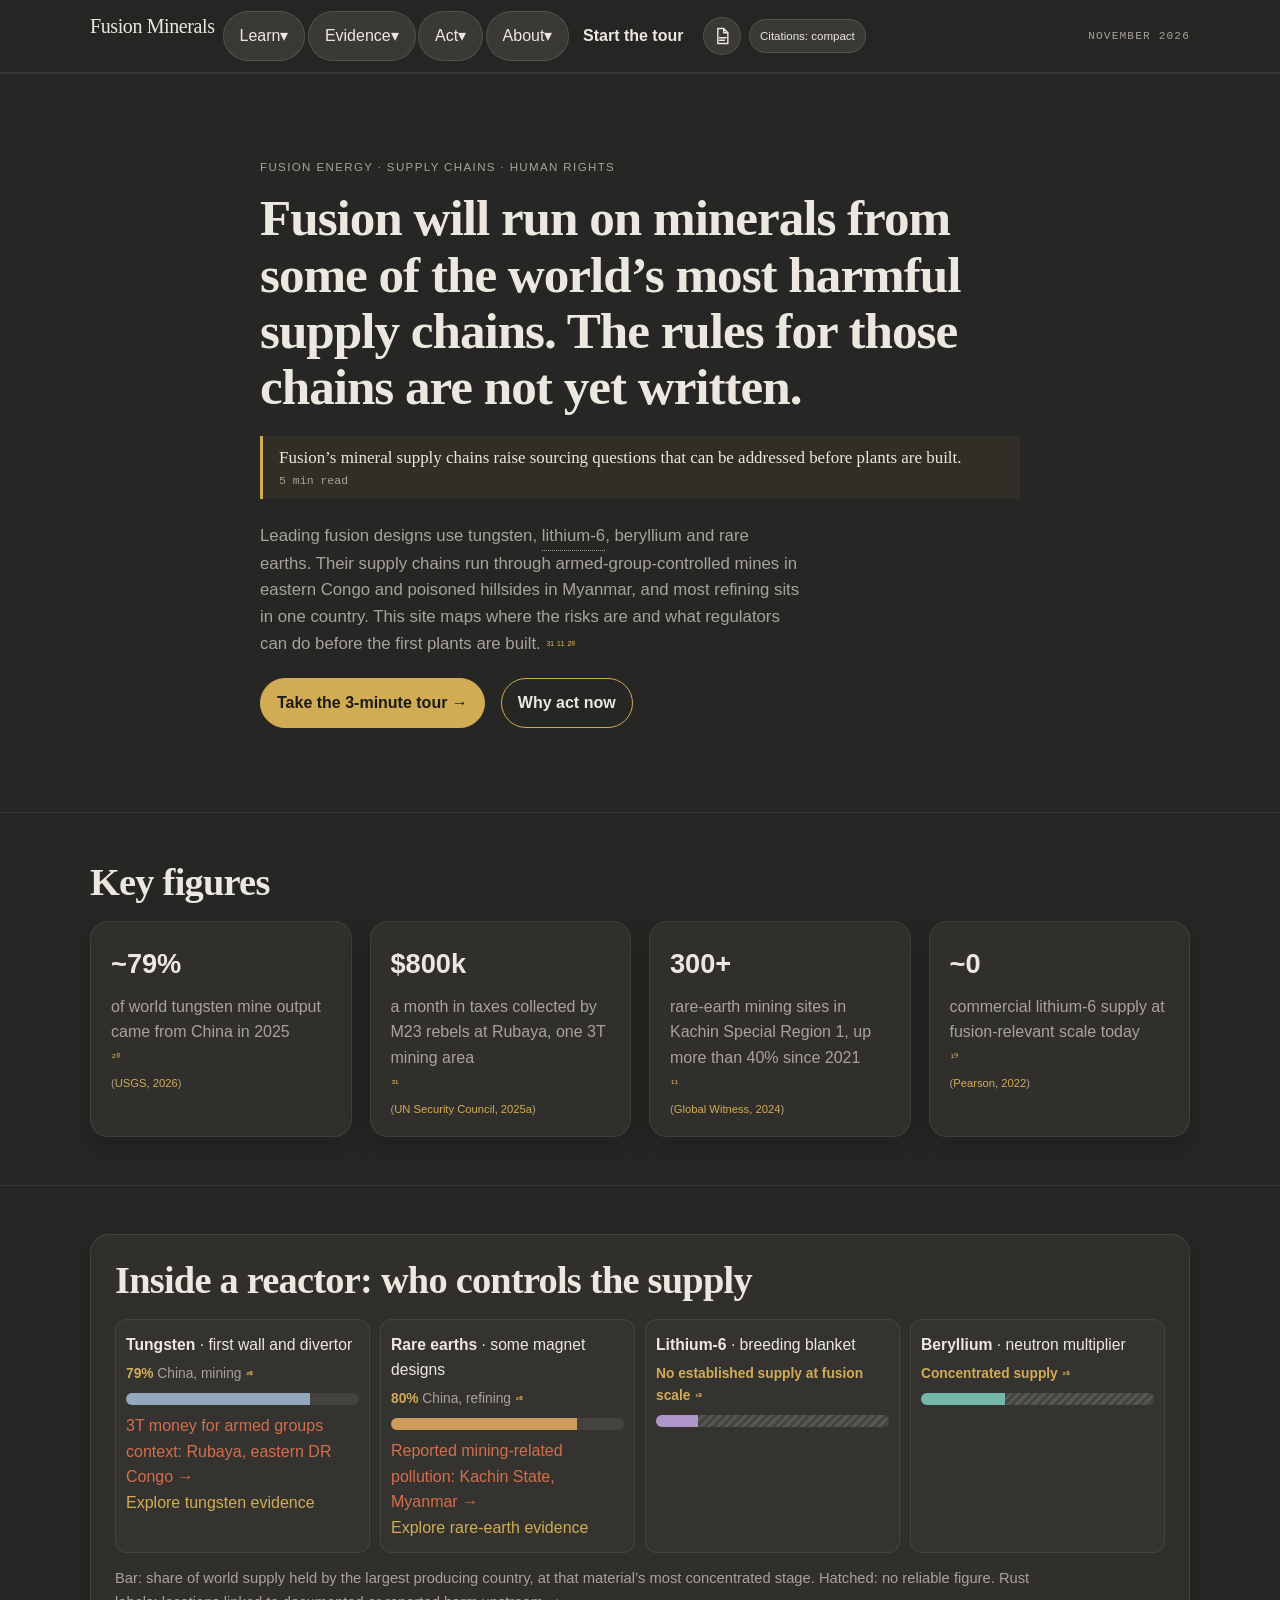
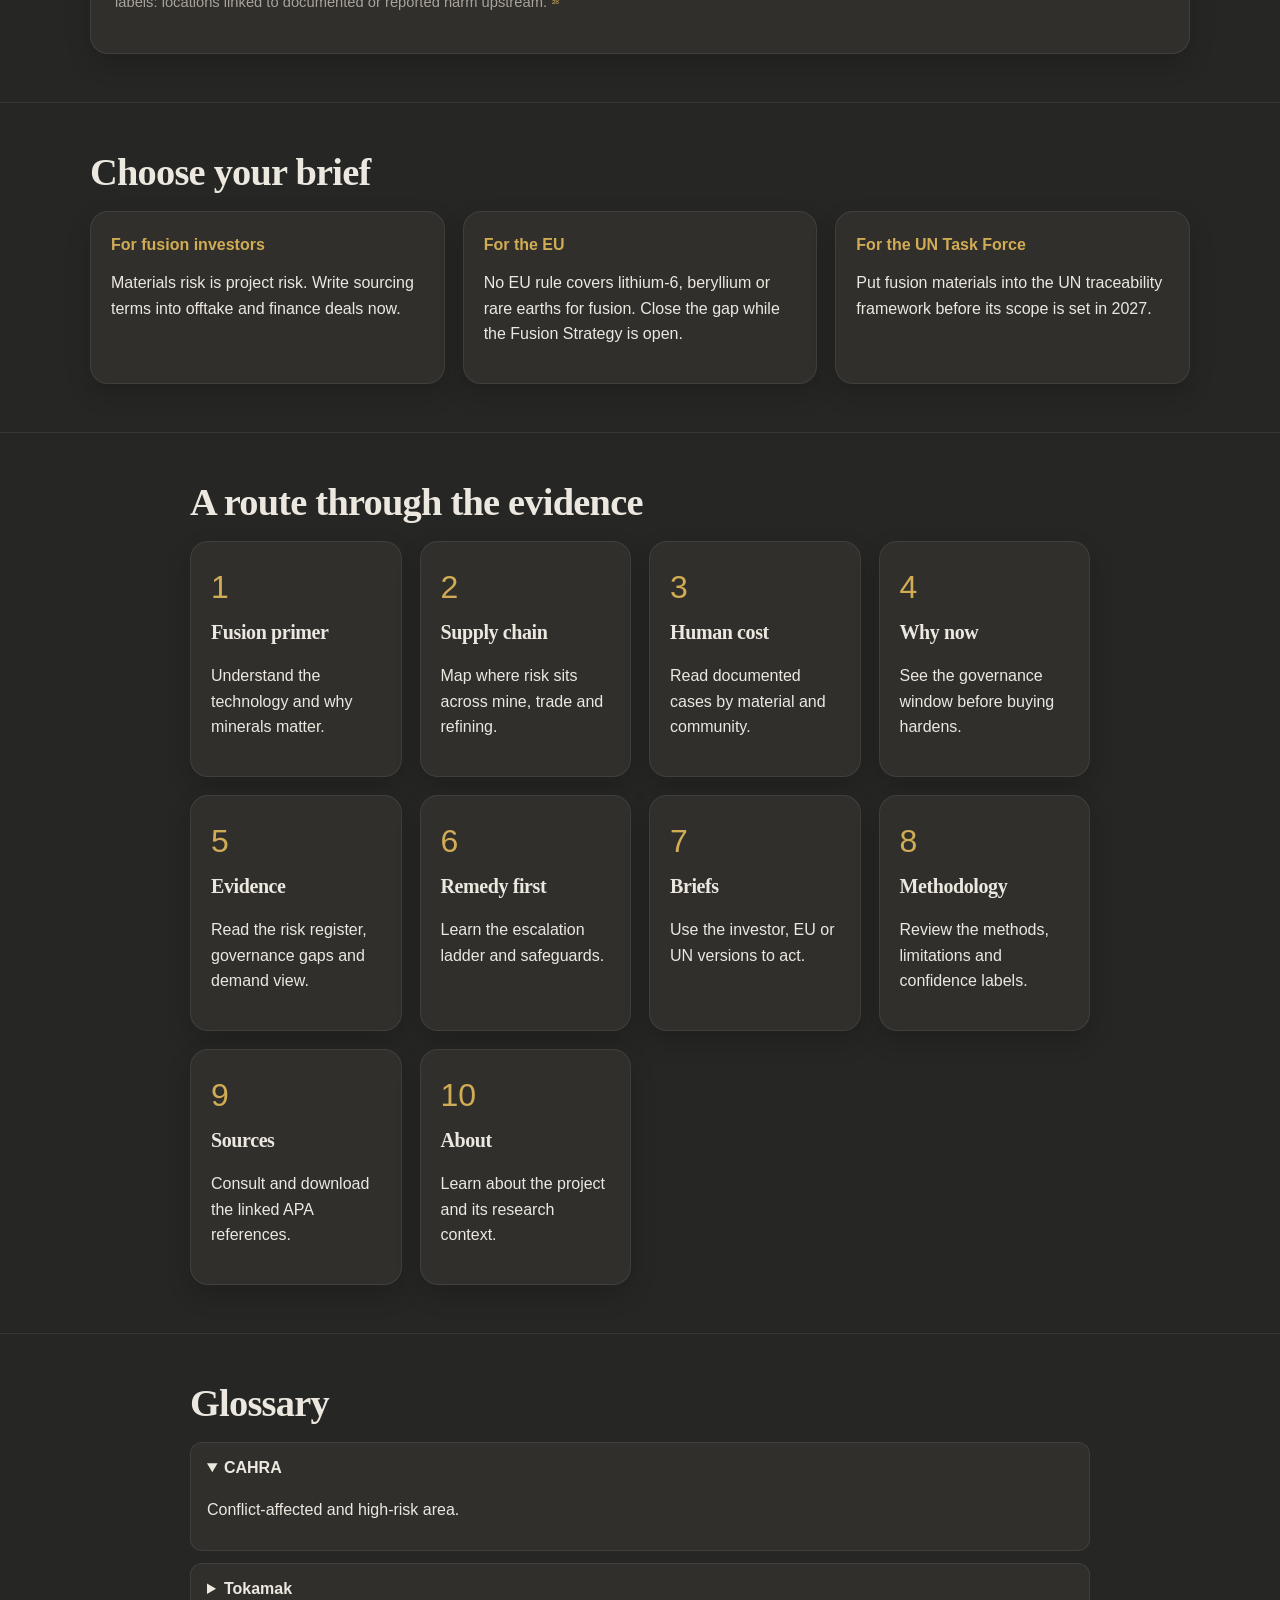
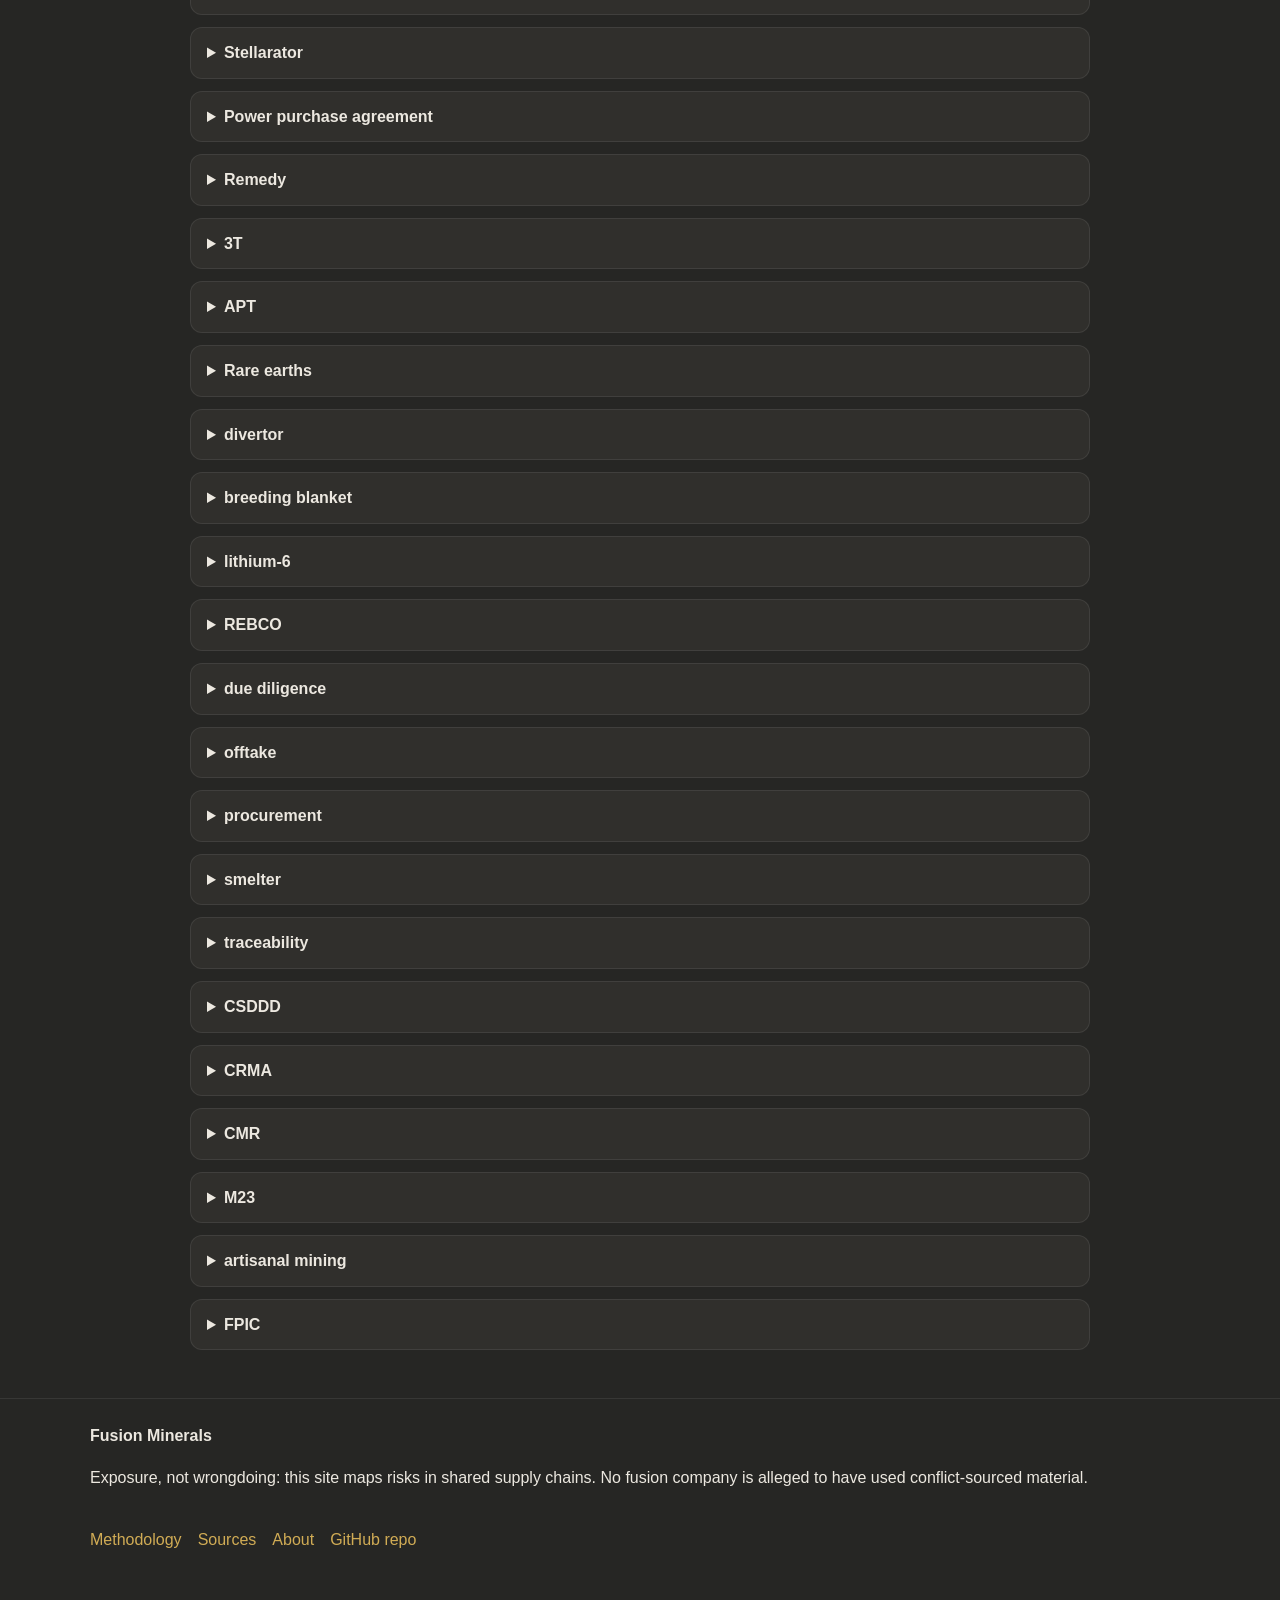
==== commit 15a5f66d: "Remove copy controls and refine page layout Co-authored-by: Copilot <223556219+Copilot@users.noreply" ====
--- a/index.html
+++ b/index.html
@@ -5,7 +5,7 @@
     <meta name="viewport" content="width=device-width, initial-scale=1.0" />
     <title>Fusion Minerals</title>
     <meta name="description" content="Fusion Minerals — supply chain risk in fusion minerals." />
-    <link rel="stylesheet" href="css/styles.css?v=19" />
+    <link rel="stylesheet" href="css/styles.css?v=20" />
   </head>
   <body>
     <header class="site-header">
@@ -49,6 +49,9 @@
           </div>
           <a class="button tour-nav-button" href="#tour">Start the tour</a>
         </nav>
+        <button id="page-print-button" class="page-print-button" type="button" aria-label="Save this page as PDF" title="Save this page as PDF">
+          <svg aria-hidden="true" viewBox="0 0 24 24"><path d="M7 3h7l5 5v13H7zM14 3v5h5M9 14h8M9 17h6"/></svg>
+        </button>
         <button id="citation-mode-toggle" class="citation-mode-toggle" type="button" aria-label="Show citations: compact" aria-pressed="false">Citations: compact</button>
         <div class="date-stamp">November 2026</div>
       </div>
@@ -262,48 +265,48 @@
           <div class="fusion-grid">
             <div class="diagram-box">
               <figure class="reaction-demo">
-                <svg class="reaction-svg" id="reaction-comparison" viewBox="0 0 680 230" role="img" aria-labelledby="reaction-title reaction-desc">
+                <svg class="reaction-svg" id="reaction-comparison" viewBox="0 0 680 440" role="img" aria-labelledby="reaction-title reaction-desc">
                   <title id="reaction-title">Fusion and fission compared</title>
                   <desc id="reaction-desc">Fusion joins deuterium and tritium to make helium and a neutron. Fission splits a heavy nucleus into smaller nuclei and neutrons.</desc>
-                  <rect class="reaction-frame" x="8" y="8" width="320" height="210" rx="14"></rect>
-                  <rect class="reaction-frame" x="352" y="8" width="320" height="210" rx="14"></rect>
-                  <text class="reaction-heading" x="26" y="38">Fusion</text>
-                  <text class="reaction-label" x="26" y="62">Light nuclei join</text>
+                  <rect class="reaction-frame" x="8" y="8" width="664" height="206" rx="14"></rect>
+                  <rect class="reaction-frame" x="8" y="226" width="664" height="206" rx="14"></rect>
+                  <text class="reaction-heading" x="28" y="40">Fusion</text>
+                  <text class="reaction-label" x="28" y="66">Light nuclei join</text>
                   <g class="fusion-fuel fusion-fuel-a">
-                    <circle class="nucleus" cx="76" cy="112" r="22"></circle>
-                    <text class="nucleus-label" x="76" y="117" text-anchor="middle">D</text>
+                    <circle class="nucleus" cx="118" cy="126" r="30"></circle>
+                    <text class="nucleus-label" x="118" y="132" text-anchor="middle">D</text>
                   </g>
-                  <text class="reaction-symbol" x="104" y="117">+</text>
+                  <text class="reaction-symbol" x="166" y="134">+</text>
                   <g class="fusion-fuel fusion-fuel-b">
-                    <circle class="nucleus" cx="132" cy="112" r="22"></circle>
-                    <text class="nucleus-label" x="132" y="117" text-anchor="middle">T</text>
+                    <circle class="nucleus" cx="222" cy="126" r="30"></circle>
+                    <text class="nucleus-label" x="222" y="132" text-anchor="middle">T</text>
                   </g>
-                  <text class="reaction-symbol" x="163" y="117">→</text>
+                  <text class="reaction-symbol" x="298" y="134">→</text>
                   <g class="fusion-product">
-                    <circle class="product-nucleus" cx="211" cy="112" r="24"></circle>
-                    <text class="nucleus-label" x="211" y="117" text-anchor="middle">He</text>
-                    <circle class="neutron" cx="270" cy="112" r="10"></circle>
-                    <text class="neutron-label" x="270" y="116" text-anchor="middle">n</text>
+                    <circle class="product-nucleus" cx="398" cy="126" r="31"></circle>
+                    <text class="nucleus-label" x="398" y="132" text-anchor="middle">He</text>
+                    <circle class="neutron" cx="510" cy="126" r="13"></circle>
+                    <text class="neutron-label" x="510" y="131" text-anchor="middle">n</text>
                   </g>
-                  <text class="reaction-footnote" x="26" y="187">Deuterium + tritium → helium + neutron</text>
-
-                  <text class="reaction-heading" x="370" y="38">Fission</text>
-                  <text class="reaction-label" x="370" y="62">A heavy nucleus splits</text>
-                  <circle class="neutron" cx="403" cy="112" r="10"></circle>
-                  <text class="neutron-label" x="403" y="116" text-anchor="middle">n</text>
-                  <text class="reaction-symbol" x="424" y="117">+</text>
+                  <text class="reaction-footnote" x="28" y="192">Deuterium + tritium → helium + neutron</text>
+
+                  <text class="reaction-heading" x="28" y="258">Fission</text>
+                  <text class="reaction-label" x="28" y="284">A heavy nucleus splits</text>
+                  <circle class="neutron" cx="118" cy="344" r="13"></circle>
+                  <text class="neutron-label" x="118" y="349" text-anchor="middle">n</text>
+                  <text class="reaction-symbol" x="164" y="352">+</text>
                   <g class="fission-core">
-                    <circle class="heavy-nucleus" cx="468" cy="112" r="27"></circle>
-                    <text class="nucleus-label" x="468" y="117" text-anchor="middle">heavy</text>
+                    <circle class="heavy-nucleus" cx="245" cy="344" r="34"></circle>
+                    <text class="nucleus-label" x="245" y="349" text-anchor="middle">heavy</text>
                   </g>
-                  <text class="reaction-symbol" x="505" y="117">→</text>
+                  <text class="reaction-symbol" x="322" y="352">→</text>
                   <g class="fission-products">
-                    <circle class="product-nucleus" cx="555" cy="98" r="19"></circle>
-                    <circle class="product-nucleus" cx="604" cy="126" r="16"></circle>
-                    <circle class="neutron" cx="646" cy="98" r="8"></circle>
-                    <circle class="neutron" cx="640" cy="145" r="8"></circle>
+                    <circle class="product-nucleus" cx="422" cy="330" r="25"></circle>
+                    <circle class="product-nucleus" cx="482" cy="362" r="22"></circle>
+                    <circle class="neutron" cx="546" cy="328" r="11"></circle>
+                    <circle class="neutron" cx="552" cy="377" r="11"></circle>
                   </g>
-                  <text class="reaction-footnote" x="370" y="187">A heavy nucleus → smaller nuclei + neutrons</text>
+                  <text class="reaction-footnote" x="28" y="410">A heavy nucleus → smaller nuclei + neutrons</text>
                 </svg>
                 <div class="mobile-reaction-labels" aria-hidden="true">
                   <p><strong>Fusion:</strong> deuterium + tritium → helium + neutron</p>
@@ -814,7 +817,6 @@
         <div class="container narrow">
           <div class="brief-header">
             <h2>Materials risk is project risk. Manage it before it delays your plant.</h2>
-            <div class="brief-actions"><button class="copy-link">Copy link</button><button class="print-btn">Print or save as PDF</button></div>
           </div>
           <div class="brief-summary">
             <p><strong>Ask:</strong> Require a remedy-first sourcing policy in every fusion-offtake and project-finance contract. <span data-cite="oecd-2016"></span></p>
@@ -847,12 +849,10 @@
           <div class="copy-block">
             <h4>Responsible fusion offtake clause</h4>
             <p>“The buyer will implement an OECD-aligned sourcing policy within 12 months, requiring mapping of tungsten, lithium-6, beryllium and rare earths to smelter level before major procurement, audited smelters or a plan to audit, a grievance mechanism and a remedy-first escalation ladder rather than automatic termination.”</p>
-            <button class="copy-button">Copy</button>
           </div>
           <div class="copy-block">
             <h4>KPI pack</h4>
             <p>“Track the share of volume mapped to smelter level, the share of smelters audited, issues found and resolved, and grievances received and closed.”</p>
-            <button class="copy-button">Copy</button>
           </div>
           <p><a href="#remedy">Read the remedy-first framework</a>.</p>
           <h3>Evidence</h3>
@@ -870,7 +870,6 @@
         <div class="container narrow">
           <div class="brief-header">
             <h2>Make fusion the first EU energy technology with responsible sourcing built in.</h2>
-            <div class="brief-actions"><button class="copy-link">Copy link</button><button class="print-btn">Print or save as PDF</button></div>
           </div>
           <div class="brief-summary">
             <p><strong>Ask:</strong> Add fusion materials to the due-diligence and funding conditions now, before major EU-backed projects lock in procurement.</p>
@@ -924,17 +923,14 @@
           <div class="copy-block">
             <h4>Funding condition</h4>
             <p>“EU funding for fusion projects shall require OECD-aligned due diligence for tungsten, lithium-6, beryllium and rare earths; a grievance mechanism; a remedy-first escalation ladder; and annual reporting on corrective actions and remediation outcomes.”</p>
-            <button class="copy-button">Copy</button>
           </div>
           <div class="copy-block">
             <h4>Regulation review</h4>
             <p>“The EU should commit in the 2026–27 review of the Conflict Minerals Regulation to extend coverage beyond raw tungsten to tungsten components and assess beryllium and rare earths in fusion supply chains, while making clear that blanket avoidance is not compliance.”</p>
-            <button class="copy-button">Copy</button>
           </div>
           <div class="copy-block">
             <h4>Fusion Strategy commitment</h4>
             <p>“The EU Fusion Strategy should commit to OECD-aligned due diligence for tungsten, lithium-6, beryllium and rare earths across EU-funded and EU-procured fusion projects, require remedy before exit, and recommend that national fusion regulators adopt the same standard.”</p>
-            <button class="copy-button">Copy</button>
           </div>
           <p><a href="#governance">Review the governance gaps</a>.</p>
           <p><strong>Limits:</strong> These are proposals, not current law. No EU fusion project is alleged to use conflict-sourced minerals.</p>
@@ -946,7 +942,6 @@
         <div class="container narrow">
           <div class="brief-header">
             <h2>Close the gap before fusion demand arrives.</h2>
-            <div class="brief-actions"><button class="copy-link">Copy link</button><button class="print-btn">Print or save as PDF</button></div>
           </div>
           <div class="brief-summary">
             <p><strong>Ask:</strong> Add fusion-relevant materials to the UN traceability and accountability agenda and embed remedy-first principles before the market scales. <span data-cite="unctad-2026,unpanel-2024"></span></p>
@@ -976,12 +971,10 @@
           <div class="copy-block">
             <h4>Scope language</h4>
             <p>“The framework should explicitly include fusion-relevant minerals, including tungsten, lithium-6, beryllium and rare earths, and should treat them as materials of concern where concentrated supply chains, traceability gaps or human-rights risk intersect with emerging energy technology demand.”</p>
-            <button class="copy-button">Copy</button>
           </div>
           <div class="copy-block">
             <h4>Remedy-first language</h4>
             <p>“The framework should require a remedy-first approach: engagement, corrective action, measurable milestones, support for affected communities and workers, and a disciplined exit only after earlier steps fail or where the abuse is most severe.”</p>
-            <button class="copy-button">Copy</button>
           </div>
           <p>Other relevant forums include UNEA, the Security Council and the UN Forum on Business and Human Rights in Geneva.</p>
           <p><strong>Limits:</strong> Risk indicators do not identify a fusion buyer. The next decision point is the UN Task Force analytical study and expert discussions in 2027.</p>
@@ -1052,6 +1045,6 @@
 
     <script src="js/data.js?v=9"></script>
     <script src="js/timeline.js?v=5"></script>
-    <script src="js/app.js?v=20"></script>
+    <script src="js/app.js?v=21"></script>
   </body>
 </html>
--- a/css/styles.css
+++ b/css/styles.css
@@ -171,7 +171,7 @@
   border: 1px solid rgba(255,255,255,0.12);
 }
 
-.button, .button-outline, .button-secondary, .copy-button, .copy-link, .print-btn, .share-stage, .material-button, .lens, .filter, .ladder-step, .nav-button, .citation-mode-toggle {
+.button, .button-outline, .button-secondary, .page-print-button, .material-button, .lens, .filter, .ladder-step, .nav-button, .citation-mode-toggle {
   display: inline-flex;
   align-items: center;
   justify-content: center;
@@ -184,7 +184,7 @@
   transition: background 0.2s ease, border-color 0.2s ease, transform 0.2s ease;
 }
 
-.button:hover, .copy-button:hover, .copy-link:hover, .print-btn:hover, .share-stage:hover, .nav-button:hover, .ladder-step:hover, .material-button:hover, .lens:hover, .filter:hover {
+.button:hover, .page-print-button:hover, .nav-button:hover, .ladder-step:hover, .material-button:hover, .lens:hover, .filter:hover {
   border-color: rgba(209,172,85,0.7);
   transform: translateY(-1px);
 }
@@ -302,10 +302,12 @@
 .glossary-list details { background: var(--surface); border: 1px solid rgba(255,255,255,0.08); border-radius: 12px; padding: 12px 16px; }
 .glossary-list summary { cursor: pointer; font-weight: 600; }
 
-.fusion-grid { display: grid; grid-template-columns: 1.1fr 0.9fr; gap: 24px; }
+.fusion-grid { display: grid; grid-template-columns: 1fr; gap: 24px; }
 .diagram-box { background: var(--surface-2); border-radius: 18px; padding: 24px; border: 1px solid rgba(255,255,255,0.08); }
 .reaction-demo { margin: 0; }
 .reaction-svg { display: block; width: 100%; height: auto; }
+.page-print-button { flex: 0 0 auto; width: 38px; height: 38px; padding: 8px; }
+.page-print-button svg { display: block; width: 100%; height: 100%; fill: none; stroke: currentColor; stroke-width: 1.7; stroke-linecap: round; stroke-linejoin: round; }
 .reaction-frame { fill: var(--surface); stroke: var(--soft); stroke-width: 1.5; }
 .reaction-heading { fill: var(--gold); font: 600 21px system-ui, sans-serif; }
 .reaction-label, .reaction-footnote { fill: var(--muted); font: 13px system-ui, sans-serif; }
@@ -447,8 +449,6 @@
 .dot.plant { background: var(--beryllium); }
 .detail-header { display: flex; justify-content: space-between; align-items: center; gap: 8px; }
 .detail-header h3 { margin: 0; }
-.share-stage { padding: 0.45rem 0.8rem; gap: 0.4rem; white-space: nowrap; }
-.share-stage svg { width: 1rem; height: 1rem; fill: none; stroke: currentColor; stroke-width: 1.8; stroke-linecap: round; stroke-linejoin: round; }
 .stage-summary { margin: 12px 0 16px; }
 .confidence-label { display: inline-flex; align-items: center; gap: 0.25em; font-size: 0.78em; font-weight: 600; text-transform: capitalize; white-space: nowrap; }
 .confidence-label.documented { color: var(--gold); }
@@ -465,7 +465,7 @@
   cursor: pointer;
 }
 .stage-tabs [role="tab"][aria-selected="true"] { border-color: var(--gold); background: rgba(209,172,85,0.12); }
-.stage-tabs [role="tab"]:focus-visible, .share-stage:focus-visible { outline: 2px solid var(--gold); outline-offset: 2px; }
+.stage-tabs [role="tab"]:focus-visible { outline: 2px solid var(--gold); outline-offset: 2px; }
 [role="tabpanel"] { min-width: 0; }
 .stage-evidence-list { padding-left: 1.25rem; }
 .stage-evidence-list li { margin-bottom: 12px; }
@@ -474,9 +474,6 @@
 .concentration-bar-track span { display: block; height: 100%; background: var(--gold); border-radius: inherit; }
 .data-gap { display: flex; flex-direction: column; gap: 4px; margin-top: 16px; padding: 12px; border: 1px dashed rgba(255,255,255,0.3); border-radius: 10px; color: var(--muted); }
 .data-gap strong { color: var(--text); }
-.share-feedback:empty, .copy-feedback:empty { display: none; }
-.share-feedback, .copy-feedback { display: flex; flex-wrap: wrap; align-items: center; gap: 8px; margin-top: 8px; color: var(--muted); font-size: 0.82rem; }
-.share-feedback input, .copy-feedback input { flex: 1 1 100%; min-width: 0; padding: 0.5rem 0.65rem; border: 1px solid rgba(255,255,255,0.2); border-radius: 8px; background: var(--surface); color: var(--text); }
 .material-button.active, .lens.active, .filter.active, .ladder-step.active { border-color: var(--gold); background: rgba(209,172,85,0.12); }
 .limits-strip {
   display: flex; gap: 12px; align-items: baseline; padding: 18px; margin-block: 18px; background: rgba(212,110,76,0.08); border: 1px solid rgba(212,110,76,0.35); border-radius: 12px;
@@ -509,7 +506,6 @@
 .source-list li { padding: 14px 0; text-indent: -2em; overflow-wrap: anywhere; transition: background 0.2s ease; }
 .source-list li > * { text-indent: 0; }
 .source-list .source-url { display: block; margin: 4px 0 8px; }
-.source-list .copy-source { margin-right: 8px; }
 .verify-flag { color: var(--rust); font: 0.7rem "Geist Mono", monospace; text-transform: uppercase; }
 .source-list li.highlighted, .highlighted { outline: 2px solid var(--gold); outline-offset: 4px; background: rgba(209,172,85,0.12); }
 .source-filter[aria-pressed="true"] { border-color: var(--gold); color: var(--gold); }
@@ -557,7 +553,6 @@
 
 .brief-header { display: flex; justify-content: space-between; align-items: flex-start; gap: 18px; }
 .brief-header h2 { max-width: 760px; }
-.brief-actions { display: flex; gap: 8px; flex-wrap: wrap; }
 .brief-summary { background: rgba(255,255,255,0.02); border: 1px solid rgba(255,255,255,0.08); border-radius: 14px; padding: 18px; margin: 18px 0; }
 .brief-summary ol { margin: 10px 0 0 18px; }
 .human-cost .lede { max-width: 760px; }
@@ -739,7 +734,7 @@
 
 .citation { white-space: normal; }
 .citation-compact { display: inline-flex; gap: 1px; align-items: baseline; }
-.citation-full { display: none; }
+.citation-full { display: none; font-size: 0.78em; line-height: 1.25; }
 .citation-always-full .citation-compact { display: none; }
 .citation-always-full .citation-full { display: inline; }
 .citation-chip-wrap { position: relative; display: inline-flex; }
@@ -879,7 +874,7 @@
   .brief-print-references li { overflow-wrap: anywhere; }
   .citation-full { display: inline !important; }
   .citation-compact, .citation-popover, .term-popover, .citation-mode-toggle { display: none !important; }
-  .nav-toggle, .main-nav, .site-header, .site-footer, .brief-actions, .copy-button, .copy-link { display: none !important; }
+  .nav-toggle, .main-nav, .site-header, .site-footer { display: none !important; }
   .page-view[hidden] { display: none !important; }
   .timeline-mount[data-audience="all"] .timeline-event-item,
   .timeline-mount[data-audience="all"] .timeline-marker,
